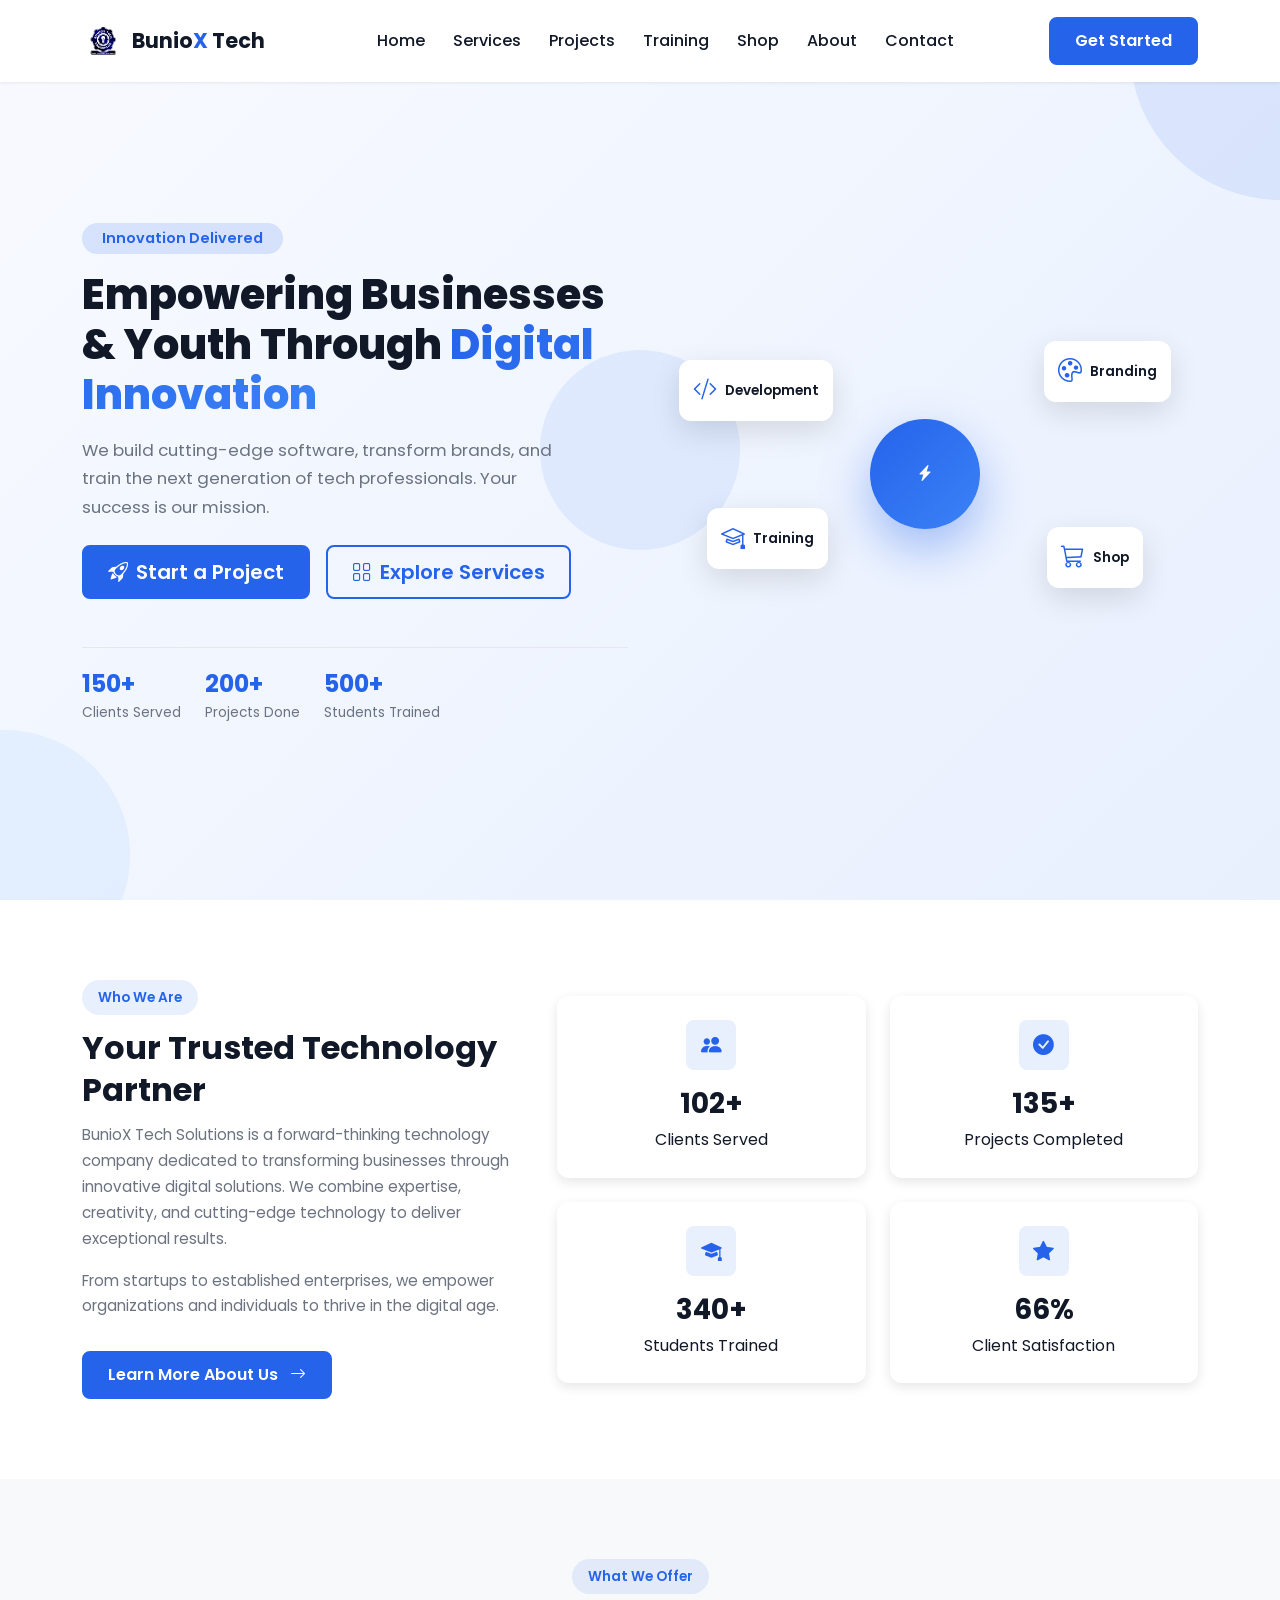
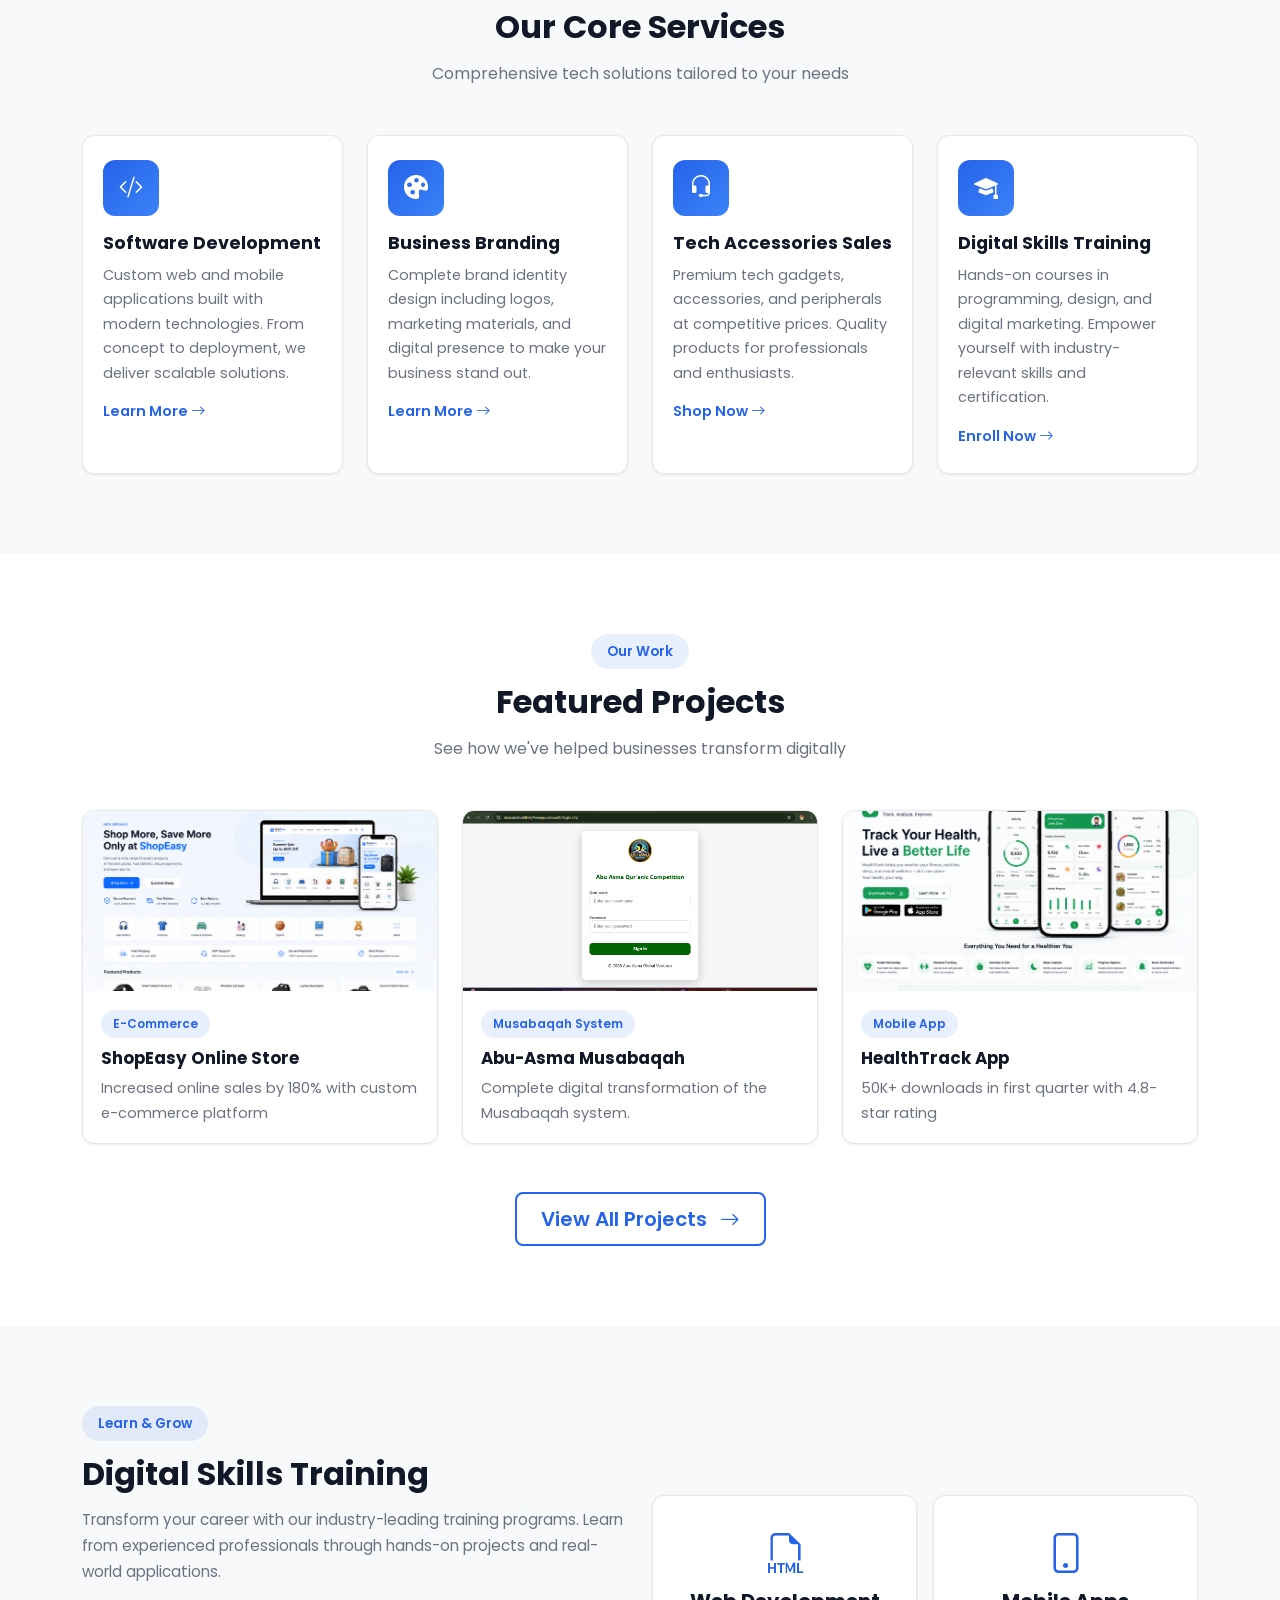
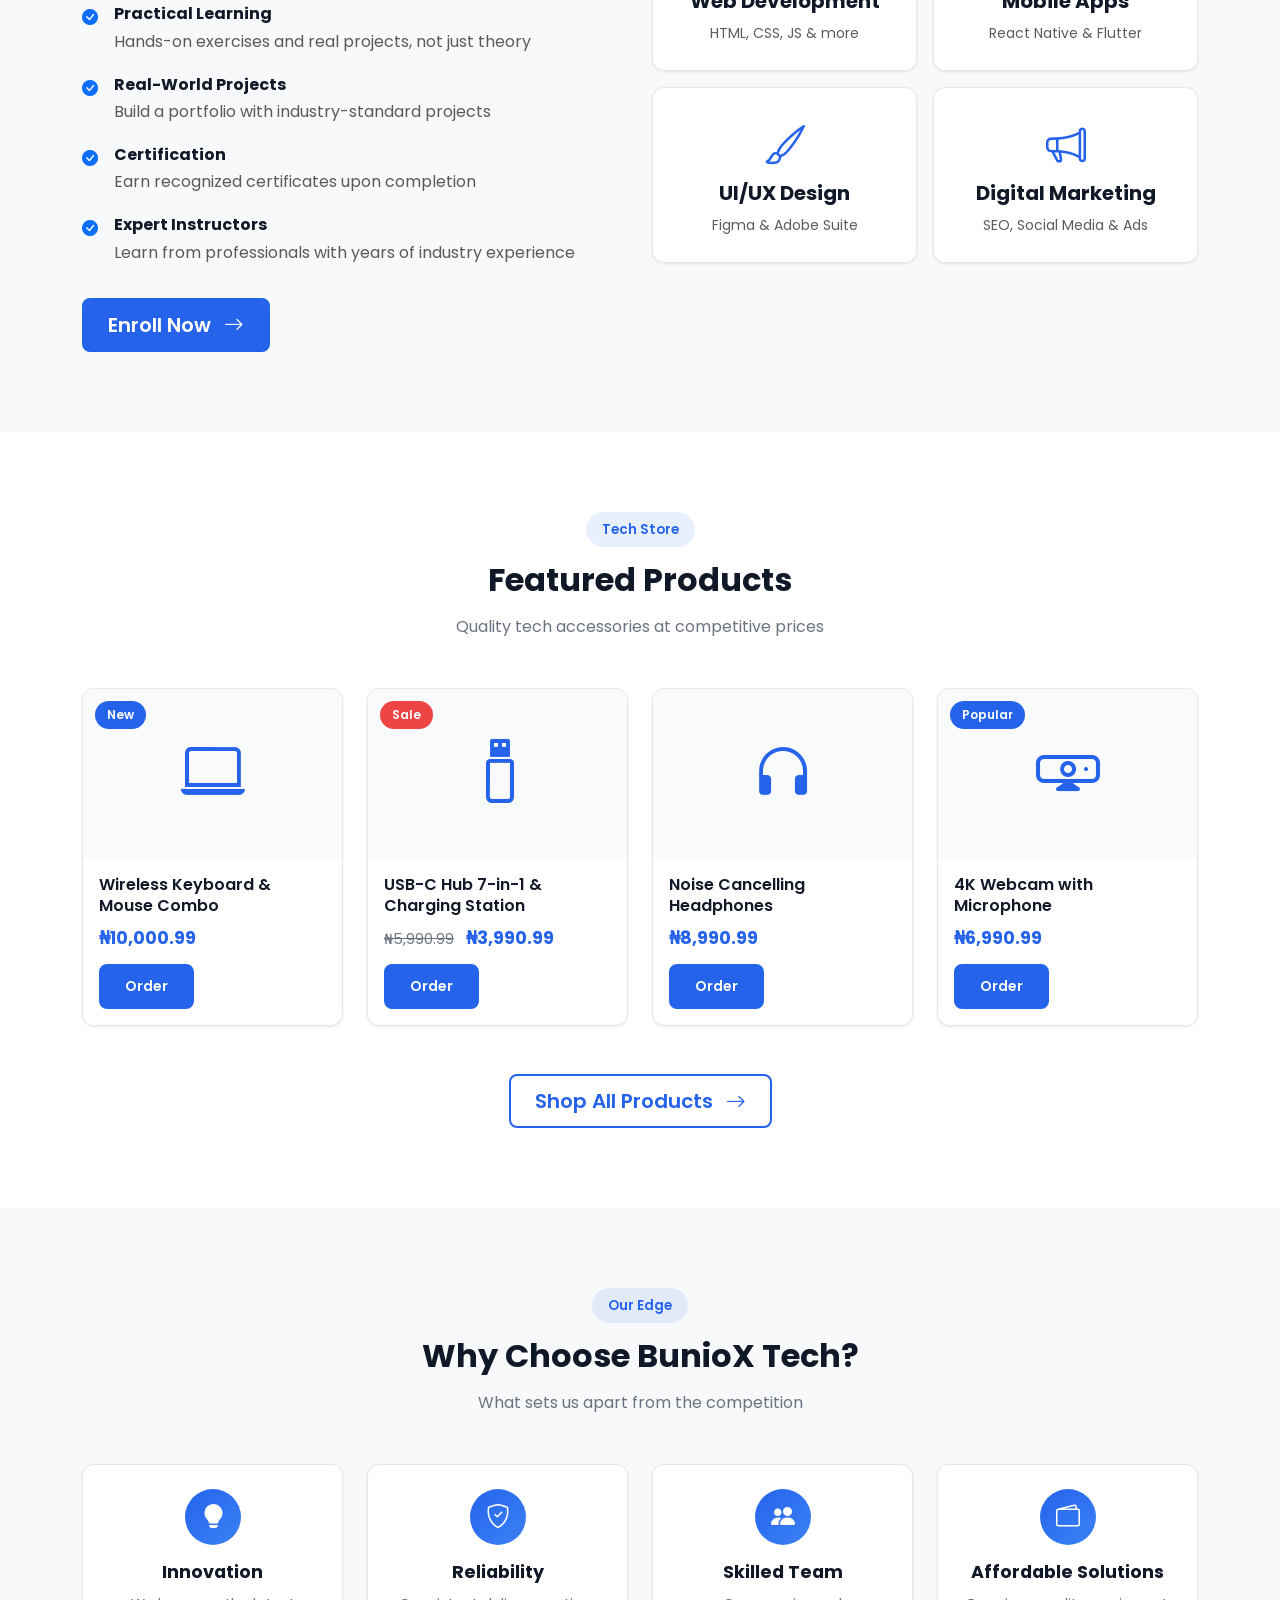
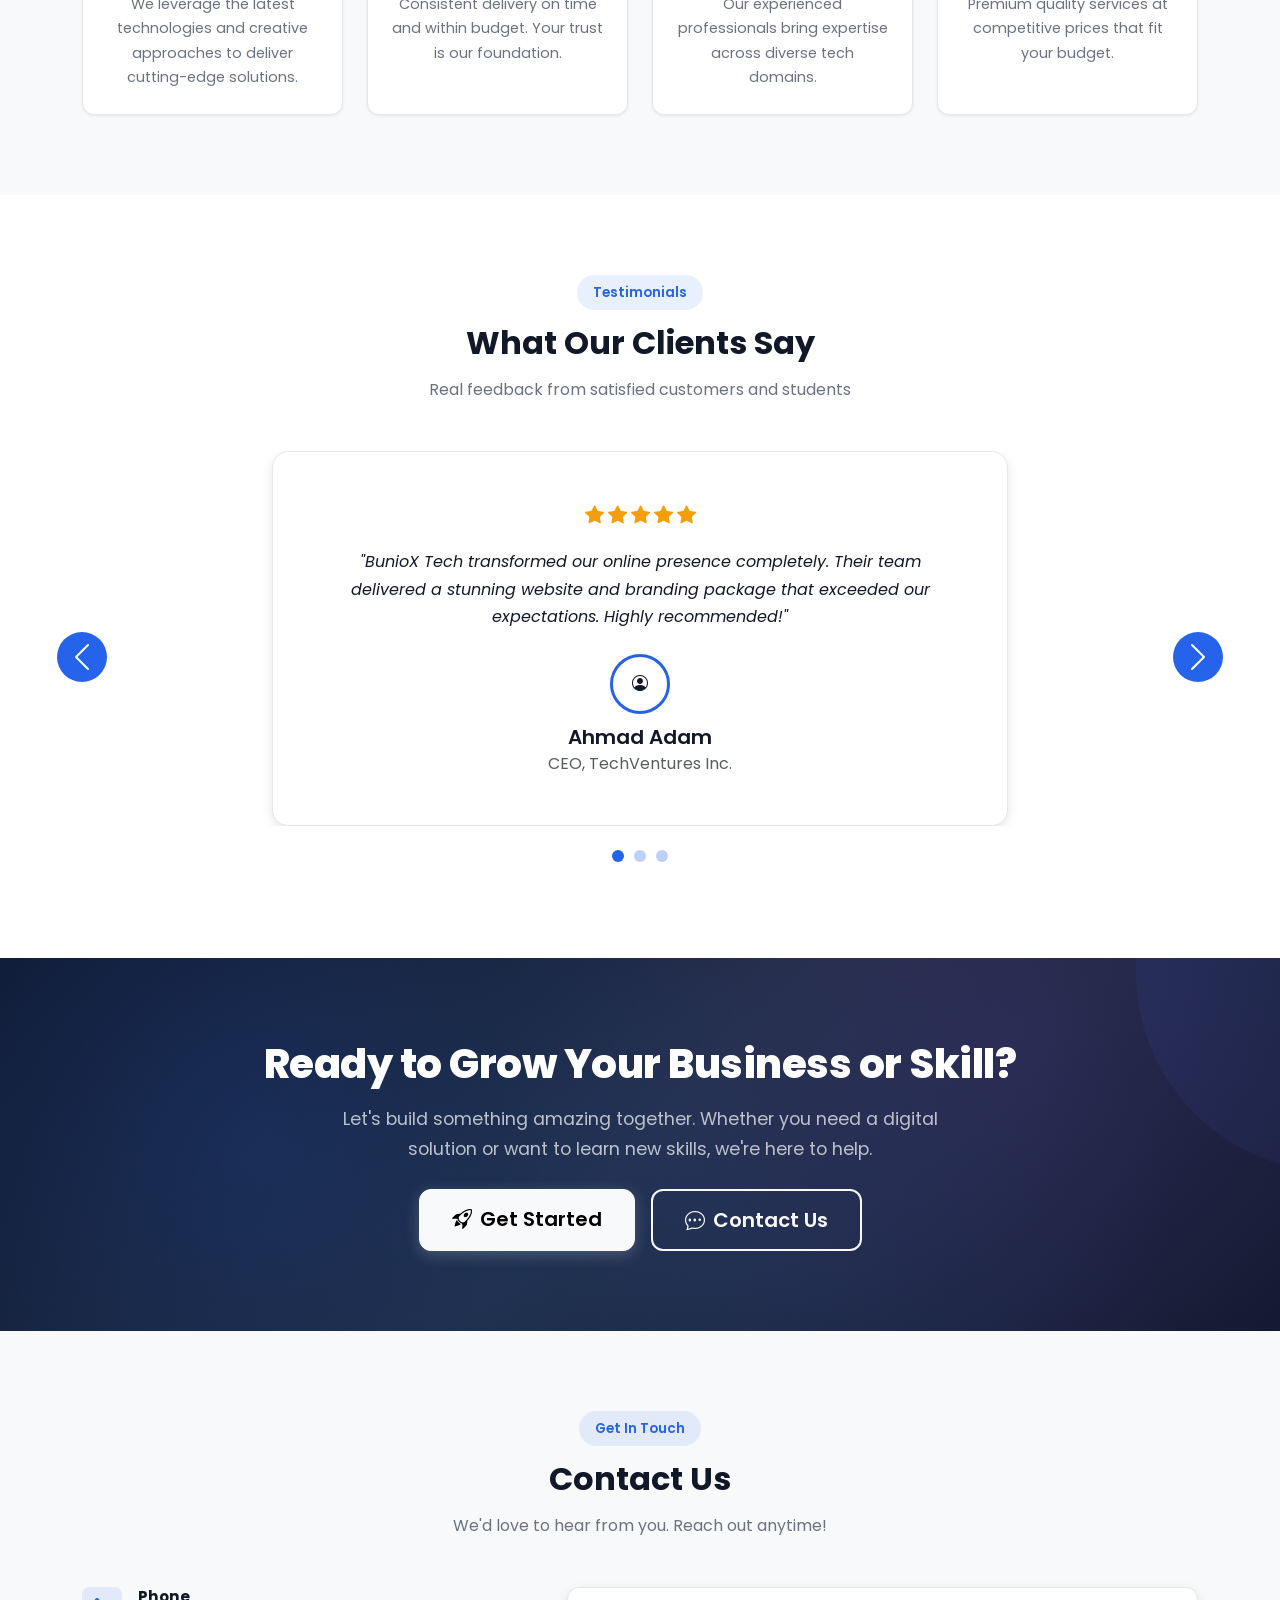
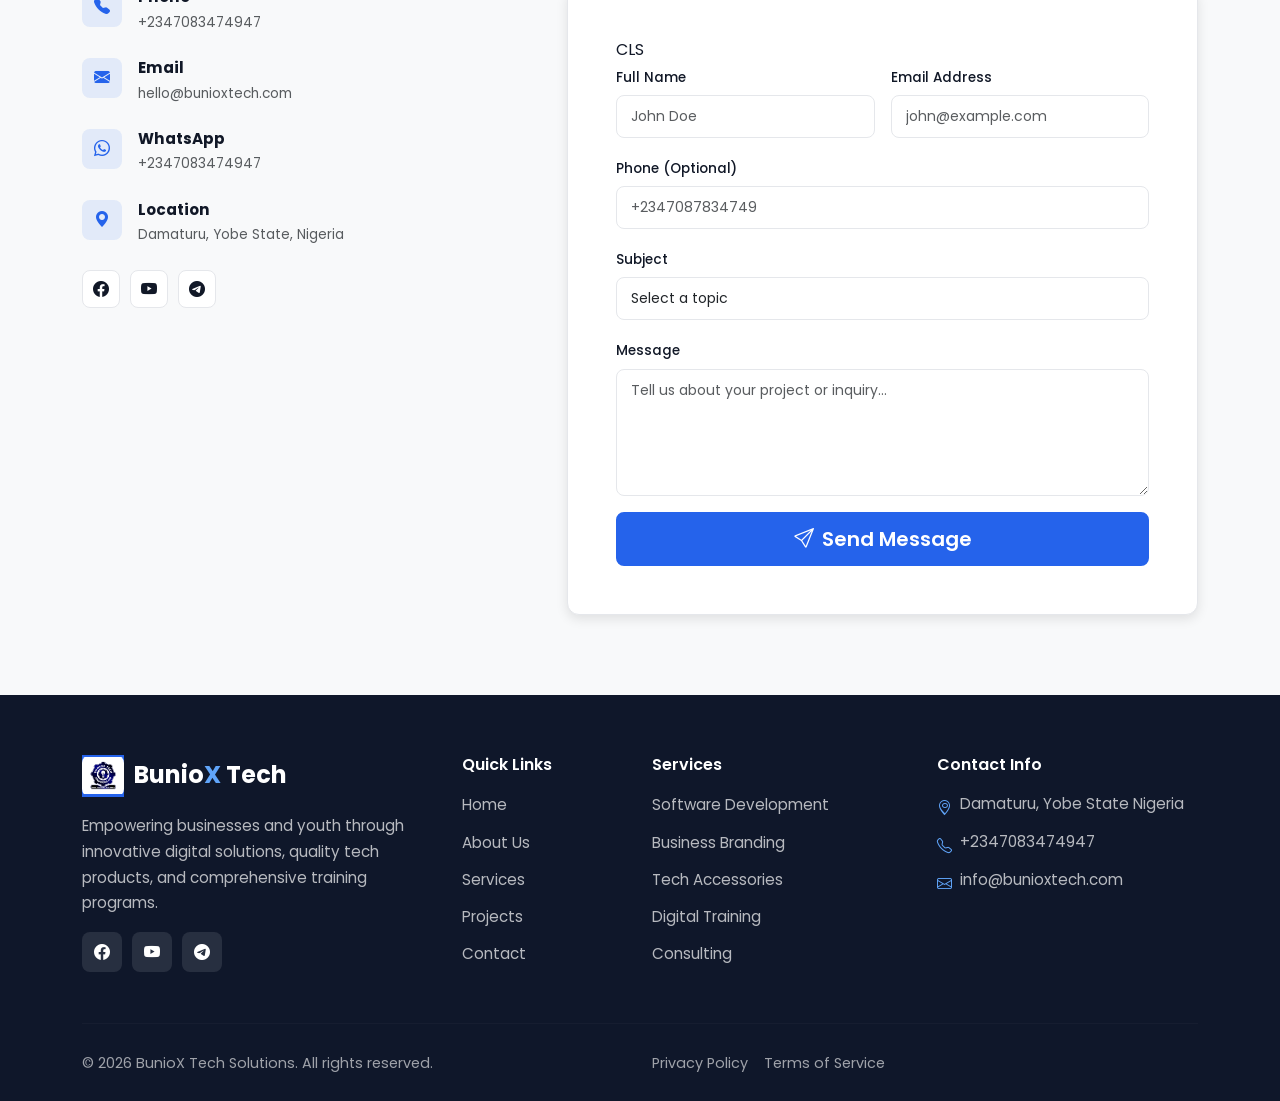
==== index.html @ 004615ad "adding more team members and social link" ====
<!DOCTYPE html>
<html lang="en">
<head>
    <meta charset="UTF-8">
    <meta name="viewport" content="width=device-width, initial-scale=1.0">
    <meta name="description" content="BunioX Tech Solutions - Empowering Businesses & Youth Through Digital Innovation. Software Development, Branding, Training & More.">
    <meta name="keywords" content="tech solutions, software development, digital training, branding, tech accessories">
    <meta name="author" content="BunioX Tech Solutions">
    <title>BunioX Tech Solutions | Digital Innovation & Tech Services</title>

    <!-- Google Fonts -->
    <link rel="preconnect" href="https://fonts.googleapis.com">
    <link rel="preconnect" href="https://fonts.gstatic.com" crossorigin>
    <link href="https://fonts.googleapis.com/css2?family=Poppins:wght@300;400;500;600;700;800&display=swap" rel="stylesheet">

    <!-- Bootstrap 5 CSS -->
    <link href="https://cdn.jsdelivr.net/npm/bootstrap@5.3.3/dist/css/bootstrap.min.css" rel="stylesheet">

    <!-- Bootstrap Icons -->
    <link href="https://cdn.jsdelivr.net/npm/bootstrap-icons@1.11.3/font/bootstrap-icons.css" rel="stylesheet">

    <!-- Custom CSS -->
    <link rel="stylesheet" href="assets/css/style.css">
</head>
<body>

    <!-- ==================== NAVBAR ==================== -->
    <nav class="navbar navbar-expand-lg fixed-top" id="mainNavbar">
        <div class="container">
            <a class="navbar-brand" href="index.html">
                <img src="assets/images/logo/BunioX.jpg" alt="BunioX Tech Logo" class="brand-logo">
                <span class="brand-text">Bunio<span class="text-accent">X</span> Tech</span>
            </a>
            <button class="navbar-toggler" type="button" data-bs-toggle="collapse" data-bs-target="#navbarNav" aria-controls="navbarNav" aria-expanded="false" aria-label="Toggle navigation">
                <span class="navbar-toggler-icon"></span>
            </button>
            <div class="collapse navbar-collapse" id="navbarNav">
                <ul class="navbar-nav mx-auto">
                    <li class="nav-item"><a class="nav-link active" href="index.html">Home</a></li>
                    <li class="nav-item"><a class="nav-link" href="services.html">Services</a></li>
                    <li class="nav-item"><a class="nav-link" href="projects.html">Projects</a></li>
                    <li class="nav-item"><a class="nav-link" href="training.html">Training</a></li>
                    <li class="nav-item"><a class="nav-link" href="shop.html">Shop</a></li>
                    <li class="nav-item"><a class="nav-link" href="about.html">About</a></li>
                    <li class="nav-item"><a class="nav-link" href="contact.html">Contact</a></li>
                </ul>
                <a href="contact.html" class="btn btn-primary-custom">Get Started</a>
            </div>
        </div>
    </nav>

    <!-- ==================== HERO SECTION ==================== -->
    <section class="hero-section" id="home">
        <div class="hero-bg-shapes">
            <div class="shape shape-1"></div>
            <div class="shape shape-2"></div>
            <div class="shape shape-3"></div>
        </div>
        <div class="container">
            <div class="row align-items-center min-vh-100 pt-5">
                <div class="col-lg-6 hero-content" data-aos="fade-right">
                    <span class="badge badge-hero mb-3">Innovation Delivered</span>
                    <h1 class="hero-title">Empowering Businesses & Youth Through <span class="gradient-text">Digital Innovation</span></h1>
                    <p class="hero-subtitle">We build cutting-edge software, transform brands, and train the next generation of tech professionals. Your success is our mission.</p>
                    <div class="hero-buttons d-flex flex-wrap gap-3">
                        <a href="contact.html" class="btn btn-primary-custom btn-lg">
                            <i class="bi bi-rocket-takeoff me-2"></i>Start a Project
                        </a>
                        <a href="services.html" class="btn btn-outline-custom btn-lg">
                            <i class="bi bi-grid me-2"></i>Explore Services
                        </a>
                    </div>
                    <div class="hero-stats mt-5 d-flex flex-wrap gap-4">
                        <div class="stat-item">
                            <h3 class="stat-number"><span class="counter" data-target="150">0</span>+</h3>
                            <p class="stat-label">Clients Served</p>
                        </div>
                        <div class="stat-item">
                            <h3 class="stat-number"><span class="counter" data-target="200">0</span>+</h3>
                            <p class="stat-label">Projects Done</p>
                        </div>
                        <div class="stat-item">
                            <h3 class="stat-number"><span class="counter" data-target="500">0</span>+</h3>
                            <p class="stat-label">Students Trained</p>
                        </div>
                    </div>
                </div>
                <div class="col-lg-6 hero-image" data-aos="fade-left">
                    <div class="hero-illustration">
                        <div class="illustration-card card-1">
                            <i class="bi bi-code-slash"></i>
                            <span>Development</span>
                        </div>
                        <div class="illustration-card card-2">
                            <i class="bi bi-palette"></i>
                            <span>Branding</span>
                        </div>
                        <div class="illustration-card card-3">
                            <i class="bi bi-mortarboard"></i>
                            <span>Training</span>
                        </div>
                        <div class="illustration-card card-4">
                            <i class="bi bi-cart3"></i>
                            <span>Shop</span>
                        </div>
                        <div class="hero-center-circle">
                            <i class="bi bi-lightning-charge-fill"></i>
                        </div>
                    </div>
                </div>
            </div>
        </div>
    </section>

    <!-- ==================== ABOUT SNAPSHOT ==================== -->
    <section class="about-snapshot section-padding" id="about-snapshot">
        <div class="container">
            <div class="row align-items-center">
                <div class="col-lg-5 mb-4 mb-lg-0" data-aos="fade-up">
                    <span class="section-badge">Who We Are</span>
                    <h2 class="section-title">Your Trusted Technology Partner</h2>
                    <p class="section-text">BunioX Tech Solutions is a forward-thinking technology company dedicated to transforming businesses through innovative digital solutions. We combine expertise, creativity, and cutting-edge technology to deliver exceptional results.</p>
                    <p class="section-text">From startups to established enterprises, we empower organizations and individuals to thrive in the digital age.</p>
                    <a href="about.html" class="btn btn-primary-custom mt-3">Learn More About Us <i class="bi bi-arrow-right ms-2"></i></a>
                </div>
                <div class="col-lg-7">
                    <div class="row g-4">
                        <div class="col-md-6" data-aos="fade-up" data-aos-delay="100">
                            <div class="stat-card text-center p-4">
                                <div class="stat-icon mb-3">
                                    <i class="bi bi-people-fill"></i>
                                </div>
                                <h3 class="stat-number mb-1"><span class="counter" data-target="150">0</span>+</h3>
                                <p class="stat-label mb-0">Clients Served</p>
                            </div>
                        </div>
                        <div class="col-md-6" data-aos="fade-up" data-aos-delay="200">
                            <div class="stat-card text-center p-4">
                                <div class="stat-icon mb-3">
                                    <i class="bi bi-check-circle-fill"></i>
                                </div>
                                <h3 class="stat-number mb-1"><span class="counter" data-target="200">0</span>+</h3>
                                <p class="stat-label mb-0">Projects Completed</p>
                            </div>
                        </div>
                        <div class="col-md-6" data-aos="fade-up" data-aos-delay="300">
                            <div class="stat-card text-center p-4">
                                <div class="stat-icon mb-3">
                                    <i class="bi bi-mortarboard-fill"></i>
                                </div>
                                <h3 class="stat-number mb-1"><span class="counter" data-target="500">0</span>+</h3>
                                <p class="stat-label mb-0">Students Trained</p>
                            </div>
                        </div>
                        <div class="col-md-6" data-aos="fade-up" data-aos-delay="400">
                            <div class="stat-card text-center p-4">
                                <div class="stat-icon mb-3">
                                    <i class="bi bi-star-fill"></i>
                                </div>
                                <h3 class="stat-number mb-1"><span class="counter" data-target="98">0</span>%</h3>
                                <p class="stat-label mb-0">Client Satisfaction</p>
                            </div>
                        </div>
                    </div>
                </div>
            </div>
        </div>
    </section>

    <!-- ==================== SERVICES SECTION ==================== -->
    <section class="services-section section-padding bg-light" id="services">
        <div class="container">
            <div class="section-header text-center mb-5" data-aos="fade-up">
                <span class="section-badge">What We Offer</span>
                <h2 class="section-title">Our Core Services</h2>
                <p class="section-subtitle">Comprehensive tech solutions tailored to your needs</p>
            </div>
            <div class="row g-4">
                <div class="col-lg-3 col-md-6" data-aos="fade-up" data-aos-delay="100">
                    <div class="service-card h-100">
                        <div class="service-icon">
                            <i class="bi bi-code-slash"></i>
                        </div>
                        <h3 class="service-title">Software Development</h3>
                        <p class="service-text">Custom web and mobile applications built with modern technologies. From concept to deployment, we deliver scalable solutions.</p>
                        <a href="services.html" class="service-link">Learn More <i class="bi bi-arrow-right"></i></a>
                    </div>
                </div>
                <div class="col-lg-3 col-md-6" data-aos="fade-up" data-aos-delay="200">
                    <div class="service-card h-100">
                        <div class="service-icon">
                            <i class="bi bi-palette-fill"></i>
                        </div>
                        <h3 class="service-title">Business Branding</h3>
                        <p class="service-text">Complete brand identity design including logos, marketing materials, and digital presence to make your business stand out.</p>
                        <a href="services.html" class="service-link">Learn More <i class="bi bi-arrow-right"></i></a>
                    </div>
                </div>
                <div class="col-lg-3 col-md-6" data-aos="fade-up" data-aos-delay="300">
                    <div class="service-card h-100">
                        <div class="service-icon">
                            <i class="bi bi-headset"></i>
                        </div>
                        <h3 class="service-title">Tech Accessories Sales</h3>
                        <p class="service-text">Premium tech gadgets, accessories, and peripherals at competitive prices. Quality products for professionals and enthusiasts.</p>
                        <a href="shop.html" class="service-link">Shop Now <i class="bi bi-arrow-right"></i></a>
                    </div>
                </div>
                <div class="col-lg-3 col-md-6" data-aos="fade-up" data-aos-delay="400">
                    <div class="service-card h-100">
                        <div class="service-icon">
                            <i class="bi bi-mortarboard-fill"></i>
                        </div>
                        <h3 class="service-title">Digital Skills Training</h3>
                        <p class="service-text">Hands-on courses in programming, design, and digital marketing. Empower yourself with industry-relevant skills and certification.</p>
                        <a href="training.html" class="service-link">Enroll Now <i class="bi bi-arrow-right"></i></a>
                    </div>
                </div>
            </div>
        </div>
    </section>

    <!-- ==================== FEATURED PROJECTS ==================== -->
    <section class="projects-section section-padding" id="projects">
        <div class="container">
            <div class="section-header text-center mb-5" data-aos="fade-up">
                <span class="section-badge">Our Work</span>
                <h2 class="section-title">Featured Projects</h2>
                <p class="section-subtitle">See how we've helped businesses transform digitally</p>
            </div>
            <div class="row g-4">
                <div class="col-lg-4 col-md-6" data-aos="fade-up" data-aos-delay="100">
                    <div class="project-card">
                        <div class="project-image">
                            <img src="assets/images/projects/shop.png" alt="ShopEasy Online Store" class="project-img">
                            <div class="project-overlay">
                                <a href="projects.html" class="btn btn-sm btn-light">View Details</a>
                            </div>
                        </div>
                        <div class="project-content">
                            <span class="project-category">E-Commerce</span>
                            <h3 class="project-title">ShopEasy Online Store</h3>
                            <p class="project-result">Increased online sales by 180% with custom e-commerce platform</p>
                        </div>
                    </div>
                </div>
                <div class="col-lg-4 col-md-6" data-aos="fade-up" data-aos-delay="200">
                    <div class="project-card">
                        <div class="project-image">
                            <img src="assets/images/projects/Abu-Asma.png" alt="Abu-Asma Musabaqah" class="project-img">
                            <div class="project-overlay">
                                <a href="projects.html" class="btn btn-sm btn-light">View Details</a>
                            </div>
                        </div>
                        <div class="project-content">
                            <span class="project-category">Musabaqah System</span>
                            <h3 class="project-title">Abu-Asma Musabaqah</h3>
                            <p class="project-result">Complete digital transformation of the Musabaqah system.</p>
                        </div>
                    </div>
                </div>
                <div class="col-lg-4 col-md-6" data-aos="fade-up" data-aos-delay="300">
                    <div class="project-card">
                        <div class="project-image">
                            <img src="assets/images/projects/HealthTrackApp.png" alt="HealthTrack App" class="project-img">
                            <div class="project-overlay">
                                <a href="projects.html" class="btn btn-sm btn-light">View Details</a>
                            </div>
                        </div>
                        <div class="project-content">
                            <span class="project-category">Mobile App</span>
                            <h3 class="project-title">HealthTrack App</h3>
                            <p class="project-result">50K+ downloads in first quarter with 4.8-star rating</p>
                        </div>
                    </div>
                </div>
            </div>
            <div class="text-center mt-5" data-aos="fade-up">
                <a href="projects.html" class="btn btn-outline-custom btn-lg">View All Projects <i class="bi bi-arrow-right ms-2"></i></a>
            </div>
        </div>
    </section>

    <!-- ==================== TRAINING SECTION ==================== -->
    <section class="training-section section-padding bg-light" id="training">
        <div class="container">
            <div class="row align-items-center">
                <div class="col-lg-6 mb-4 mb-lg-0" data-aos="fade-right">
                    <span class="section-badge">Learn & Grow</span>
                    <h2 class="section-title">Digital Skills Training</h2>
                    <p class="section-text">Transform your career with our industry-leading training programs. Learn from experienced professionals through hands-on projects and real-world applications.</p>
                    <ul class="training-benefits list-unstyled">
                        <li class="d-flex align-items-start mb-3">
                            <i class="bi bi-check-circle-fill text-primary me-3 mt-1"></i>
                            <div>
                                <strong>Practical Learning</strong>
                                <p class="mb-0 text-muted">Hands-on exercises and real projects, not just theory</p>
                            </div>
                        </li>
                        <li class="d-flex align-items-start mb-3">
                            <i class="bi bi-check-circle-fill text-primary me-3 mt-1"></i>
                            <div>
                                <strong>Real-World Projects</strong>
                                <p class="mb-0 text-muted">Build a portfolio with industry-standard projects</p>
                            </div>
                        </li>
                        <li class="d-flex align-items-start mb-3">
                            <i class="bi bi-check-circle-fill text-primary me-3 mt-1"></i>
                            <div>
                                <strong>Certification</strong>
                                <p class="mb-0 text-muted">Earn recognized certificates upon completion</p>
                            </div>
                        </li>
                        <li class="d-flex align-items-start mb-3">
                            <i class="bi bi-check-circle-fill text-primary me-3 mt-1"></i>
                            <div>
                                <strong>Expert Instructors</strong>
                                <p class="mb-0 text-muted">Learn from professionals with years of industry experience</p>
                            </div>
                        </li>
                    </ul>
                    <a href="training.html" class="btn btn-primary-custom btn-lg mt-3">Enroll Now <i class="bi bi-arrow-right ms-2"></i></a>
                </div>
                <div class="col-lg-6" data-aos="fade-left">
                    <div class="row g-3">
                        <div class="col-6">
                            <div class="course-card p-4 text-center">
                                <i class="bi bi-filetype-html course-icon"></i>
                                <h5>Web Development</h5>
                                <p class="small text-muted mb-0">HTML, CSS, JS & more</p>
                            </div>
                        </div>
                        <div class="col-6">
                            <div class="course-card p-4 text-center">
                                <i class="bi bi-phone course-icon"></i>
                                <h5>Mobile Apps</h5>
                                <p class="small text-muted mb-0">React Native & Flutter</p>
                            </div>
                        </div>
                        <div class="col-6">
                            <div class="course-card p-4 text-center">
                                <i class="bi bi-brush course-icon"></i>
                                <h5>UI/UX Design</h5>
                                <p class="small text-muted mb-0">Figma & Adobe Suite</p>
                            </div>
                        </div>
                        <div class="col-6">
                            <div class="course-card p-4 text-center">
                                <i class="bi bi-megaphone course-icon"></i>
                                <h5>Digital Marketing</h5>
                                <p class="small text-muted mb-0">SEO, Social Media & Ads</p>
                            </div>
                        </div>
                    </div>
                </div>
            </div>
        </div>
    </section>

    <!-- ==================== SHOP SECTION ==================== -->
    <section class="shop-section section-padding" id="shop">
        <div class="container">
            <div class="section-header text-center mb-5" data-aos="fade-up">
                <span class="section-badge">Tech Store</span>
                <h2 class="section-title">Featured Products</h2>
                <p class="section-subtitle">Quality tech accessories at competitive prices</p>
            </div>
            <div class="row g-4">
                <div class="col-lg-3 col-md-6" data-aos="fade-up" data-aos-delay="100">
                    <div class="product-card">
                        <div class="product-image">
                            <div class="product-placeholder">
                                <i class="bi bi-laptop"></i>
                            </div>
                            <span class="product-badge">New</span>
                        </div>
                        <div class="product-info">
                            <h4 class="product-name">Wireless Keyboard & Mouse Combo</h4>
                            <p class="product-price">₦10,000.99</p>
                            <a href="https://wa.me/2347083474947?text=Hello%2C%20I%20want%20to%20order%20Wireless%20Keyboard%20%26%20Mouse%20Combo." class="btn btn-sm btn-primary-custom" target="_blank">Order</a>
                        </div>
                    </div>
                </div>
                <div class="col-lg-3 col-md-6" data-aos="fade-up" data-aos-delay="200">
                    <div class="product-card">
                        <div class="product-image">
                            <div class="product-placeholder">
                                <i class="bi bi-usb-drive"></i>
                            </div>
                            <span class="product-badge sale">Sale</span>
                        </div>
                        <div class="product-info">
                            <h4 class="product-name">USB-C Hub 7-in-1 & Charging Station</h4>
                            <p class="product-price"><span class="old-price">₦5,990.99</span> ₦3,990.99</p>
                            <a href="https://wa.me/2347083474947?text=Hello%2C%20I%20want%20to%20order%20USB-C%20Hub%207-in-1%20%26%20Charging%20Station." class="btn btn-sm btn-primary-custom" target="_blank">Order</a>
                        </div>
                    </div>
                </div>
                <div class="col-lg-3 col-md-6" data-aos="fade-up" data-aos-delay="300">
                    <div class="product-card">
                        <div class="product-image">
                            <div class="product-placeholder">
                                <i class="bi bi-headphones"></i>
                            </div>
                        </div>
                        <div class="product-info">
                            <h4 class="product-name">Noise Cancelling Headphones</h4>
                            <p class="product-price">₦8,990.99</p>
                            <a href="https://wa.me/2347083474947?text=Hello%2C%20I%20want%20to%20order%20Noise%20Cancelling%20Headphones." class="btn btn-sm btn-primary-custom" target="_blank">Order</a>
                        </div>
                    </div>
                </div>
                <div class="col-lg-3 col-md-6" data-aos="fade-up" data-aos-delay="400">
                    <div class="product-card">
                        <div class="product-image">
                            <div class="product-placeholder">
                                <i class="bi bi-webcam"></i>
                            </div>
                            <span class="product-badge">Popular</span>
                        </div>
                        <div class="product-info">
                            <h4 class="product-name">4K Webcam with Microphone</h4>
                            <p class="product-price">₦6,990.99</p>
                            <a href="https://wa.me/2347083474947?text=Hello%2C%20I%20want%20to%20order%204K%20Webcam%20with%20Microphone." class="btn btn-sm btn-primary-custom" target="_blank">Order</a>
                        </div>
                    </div>
                </div>
            </div>
            <div class="text-center mt-5" data-aos="fade-up">
                <a href="shop.html" class="btn btn-outline-custom btn-lg">Shop All Products <i class="bi bi-arrow-right ms-2"></i></a>
            </div>
        </div>
    </section>

    <!-- ==================== WHY CHOOSE US ==================== -->
    <section class="why-choose-section section-padding bg-light" id="why-choose">
        <div class="container">
            <div class="section-header text-center mb-5" data-aos="fade-up">
                <span class="section-badge">Our Edge</span>
                <h2 class="section-title">Why Choose BunioX Tech?</h2>
                <p class="section-subtitle">What sets us apart from the competition</p>
            </div>
            <div class="row g-4">
                <div class="col-lg-3 col-md-6" data-aos="fade-up" data-aos-delay="100">
                    <div class="feature-card text-center p-4">
                        <div class="feature-icon mb-3">
                            <i class="bi bi-lightbulb-fill"></i>
                        </div>
                        <h4 class="feature-title">Innovation</h4>
                        <p class="feature-text">We leverage the latest technologies and creative approaches to deliver cutting-edge solutions.</p>
                    </div>
                </div>
                <div class="col-lg-3 col-md-6" data-aos="fade-up" data-aos-delay="200">
                    <div class="feature-card text-center p-4">
                        <div class="feature-icon mb-3">
                            <i class="bi bi-shield-check"></i>
                        </div>
                        <h4 class="feature-title">Reliability</h4>
                        <p class="feature-text">Consistent delivery on time and within budget. Your trust is our foundation.</p>
                    </div>
                </div>
                <div class="col-lg-3 col-md-6" data-aos="fade-up" data-aos-delay="300">
                    <div class="feature-card text-center p-4">
                        <div class="feature-icon mb-3">
                            <i class="bi bi-people-fill"></i>
                        </div>
                        <h4 class="feature-title">Skilled Team</h4>
                        <p class="feature-text">Our experienced professionals bring expertise across diverse tech domains.</p>
                    </div>
                </div>
                <div class="col-lg-3 col-md-6" data-aos="fade-up" data-aos-delay="400">
                    <div class="feature-card text-center p-4">
                        <div class="feature-icon mb-3">
                            <i class="bi bi-wallet2"></i>
                        </div>
                        <h4 class="feature-title">Affordable Solutions</h4>
                        <p class="feature-text">Premium quality services at competitive prices that fit your budget.</p>
                    </div>
                </div>
            </div>
        </div>
    </section>

    <!-- ==================== TESTIMONIALS ==================== -->
    <section class="testimonials-section section-padding" id="testimonials">
        <div class="container">
            <div class="section-header text-center mb-5" data-aos="fade-up">
                <span class="section-badge">Testimonials</span>
                <h2 class="section-title">What Our Clients Say</h2>
                <p class="section-subtitle">Real feedback from satisfied customers and students</p>
            </div>
            <div id="testimonialCarousel" class="carousel slide" data-bs-ride="carousel" data-aos="fade-up">
                <div class="carousel-inner">
                    <div class="carousel-item active">
                        <div class="row justify-content-center">
                            <div class="col-lg-8">
                                <div class="testimonial-card text-center p-5">
                                    <div class="testimonial-stars mb-3">
                                        <i class="bi bi-star-fill"></i>
                                        <i class="bi bi-star-fill"></i>
                                        <i class="bi bi-star-fill"></i>
                                        <i class="bi bi-star-fill"></i>
                                        <i class="bi bi-star-fill"></i>
                                    </div>
                                    <p class="testimonial-text">"BunioX Tech transformed our online presence completely. Their team delivered a stunning website and branding package that exceeded our expectations. Highly recommended!"</p>
                                    <div class="testimonial-author mt-4">
                                        <div class="author-avatar">
                                            <span class="author-icon"><i class="bi bi-person-circle"></i></span>
                                        </div>
                                        <h5 class="author-name mb-0">Ahmad Adam</h5>
                                        <p class="author-role text-muted mb-0">CEO, TechVentures Inc.</p>
                                    </div>
                                </div>
                            </div>
                        </div>
                    </div>
                    <div class="carousel-item">
                        <div class="row justify-content-center">
                            <div class="col-lg-8">
                                <div class="testimonial-card text-center p-5">
                                    <div class="testimonial-stars mb-3">
                                        <i class="bi bi-star-fill"></i>
                                        <i class="bi bi-star-fill"></i>
                                        <i class="bi bi-star-fill"></i>
                                        <i class="bi bi-star-fill"></i>
                                        <i class="bi bi-star-fill"></i>
                                    </div>
                                    <p class="testimonial-text">"The digital skills training program was life-changing. I went from zero coding knowledge to landing my first developer job within 6 months. The instructors are world-class!"</p>
                                    <div class="testimonial-author mt-4">
                                        <div class="author-avatar">
                                            <span class="author-icon"><i class="bi bi-person-circle"></i></span>
                                        </div>
                                        <h5 class="author-name mb-0">Michael Chen</h5>
                                        <p class="author-role text-muted mb-0">Junior Developer, Graduate</p>
                                    </div>
                                </div>
                            </div>
                        </div>
                    </div>
                    <div class="carousel-item">
                        <div class="row justify-content-center">
                            <div class="col-lg-8">
                                <div class="testimonial-card text-center p-5">
                                    <div class="testimonial-stars mb-3">
                                        <i class="bi bi-star-fill"></i>
                                        <i class="bi bi-star-fill"></i>
                                        <i class="bi bi-star-fill"></i>
                                        <i class="bi bi-star-fill"></i>
                                        <i class="bi bi-star-fill"></i>
                                    </div>
                                    <p class="testimonial-text">"Professional, reliable, and incredibly talented. BunioX Tech delivered our e-commerce platform ahead of schedule and the results speak for themselves - 180% sales increase!"</p>
                                    <div class="testimonial-author mt-4">
                                        <div class="author-avatar">
                                            <span class="author-icon"><i class="bi bi-person-circle"></i></span>
                                        </div>
                                        <h5 class="author-name mb-0">Amanda Peters</h5>
                                        <p class="author-role text-muted mb-0">Founder, ShopEasy</p>
                                    </div>
                                </div>
                            </div>
                        </div>
                    </div>
                </div>
                <button class="carousel-control-prev" type="button" data-bs-target="#testimonialCarousel" data-bs-slide="prev">
                    <span class="carousel-control-prev-icon" aria-hidden="true"></span>
                    <span class="visually-hidden">Previous</span>
                </button>
                <button class="carousel-control-next" type="button" data-bs-target="#testimonialCarousel" data-bs-slide="next">
                    <span class="carousel-control-next-icon" aria-hidden="true"></span>
                    <span class="visually-hidden">Next</span>
                </button>
                <div class="carousel-indicators position-static mt-4">
                    <button type="button" data-bs-target="#testimonialCarousel" data-bs-slide-to="0" class="active" aria-current="true" aria-label="Slide 1"></button>
                    <button type="button" data-bs-target="#testimonialCarousel" data-bs-slide-to="1" aria-label="Slide 2"></button>
                    <button type="button" data-bs-target="#testimonialCarousel" data-bs-slide-to="2" aria-label="Slide 3"></button>
                </div>
            </div>
        </div>
    </section>

    <!-- ==================== CTA SECTION ==================== -->
    <section class="cta-section section-padding">
        <div class="container">
            <div class="cta-content text-center" data-aos="fade-up">
                <h2 class="cta-title">Ready to Grow Your Business or Skill?</h2>
                <p class="cta-subtitle">Let's build something amazing together. Whether you need a digital solution or want to learn new skills, we're here to help.</p>
                <div class="cta-buttons d-flex flex-wrap justify-content-center gap-3 mt-4">
                    <a href="contact.html" class="btn btn-light btn-lg">
                        <i class="bi bi-rocket-takeoff me-2"></i>Get Started
                    </a>
                    <a href="contact.html" class="btn btn-outline-light btn-lg">
                        <i class="bi bi-chat-dots me-2"></i>Contact Us
                    </a>
                </div>
            </div>
        </div>
    </section>

    <!-- ==================== CONTACT SECTION ==================== -->
    <section class="contact-section section-padding bg-light" id="contact">
        <div class="container">
            <div class="section-header text-center mb-5" data-aos="fade-up">
                <span class="section-badge">Get In Touch</span>
                <h2 class="section-title">Contact Us</h2>
                <p class="section-subtitle">We'd love to hear from you. Reach out anytime!</p>
            </div>
            <div class="row g-5">
                <div class="col-lg-5" data-aos="fade-right">
                    <div class="contact-info">
                        <div class="contact-item d-flex mb-4">
                            <div class="contact-icon me-3">
                                <i class="bi bi-telephone-fill"></i>
                            </div>
                            <div>
                                <h5 class="mb-1">Phone</h5>
                                <p class="text-muted mb-0">+2347083474947</p>
                            </div>
                        </div>
                        <div class="contact-item d-flex mb-4">
                            <div class="contact-icon me-3">
                                <i class="bi bi-envelope-fill"></i>
                            </div>
                            <div>
                                <h5 class="mb-1">Email</h5>
                                <p class="text-muted mb-0">hello@bunioxtech.com</p>
                            </div>
                        </div>
                        <div class="contact-item d-flex mb-4">
                            <div class="contact-icon me-3">
                                <i class="bi bi-whatsapp"></i>
                            </div>
                            <div>
                                <h5 class="mb-1">WhatsApp</h5>
                                <p class="text-muted mb-0">+2347083474947</p>
                            </div>
                        </div>
                        <div class="contact-item d-flex mb-4">
                            <div class="contact-icon me-3">
                                <i class="bi bi-geo-alt-fill"></i>
                            </div>
                            <div>
                                <h5 class="mb-1">Location</h5>
                                <p class="text-muted mb-0">Damaturu, Yobe State, Nigeria</p>
                            </div>
                        </div>
                        <div class="social-links mt-4">
                            <a href="https://web.facebook.com/bunioxtech?mibextid=ZbWKwL&_rdc=1&_rdr#" class="social-link"><i class="bi bi-facebook"></i></a>
                            <a href="https://www.youtube.com/@bunioxtech?si=bAouq5hFVucIBFQy" class="social-link"><i class="bi bi-youtube"></i></a>
                            <a href="https://t.me/bunioxtech" class="social-link"><i class="bi bi-telegram"></i></a>
                        </div>
                    </div>
                </div>
                <div class="col-lg-7" data-aos="fade-left">
                    <div class="contact-form-card p-4 p-md-5">
                        <form id="contactForm" action="https://formspree.io/f/mojrpgoo" method="POST" novalidate>
                           CLS <div class="row g-3">
                                <div class="col-md-6">
                                    <label for="contactName" class="form-label">Full Name</label>
                                    <input type="text" class="form-control" id="contactName" name="name" placeholder="John Doe" required>
                                    <div class="invalid-feedback">Please enter your name</div>
                                </div>
                                <div class="col-md-6">
                                    <label for="contactEmail" class="form-label">Email Address</label>
                                    <input type="email" class="form-control" id="contactEmail" name="email" placeholder="john@example.com" required>
                                    <div class="invalid-feedback">Please enter a valid email</div>
                                </div>
                                <div class="col-12">
                                    <label for="contactPhone" class="form-label">Phone (Optional)</label>
                                    <input type="tel" class="form-control" id="contactPhone" name="phone" placeholder="+2347087834749">
                                </div>
                                <div class="col-12">
                                    <label for="contactSubject" class="form-label">Subject</label>
                                    <select class="form-control" id="contactSubject" name="subject">
                                        <option value="">Select a topic</option>
                                        <option value="software">Software Development</option>
                                        <option value="branding">Business Branding</option>
                                        <option value="training">Digital Training</option>
                                        <option value="shop">Tech Accessories</option>
                                        <option value="other">Other Inquiry</option>
                                    </select>
                                </div>
                                <div class="col-12">
                                    <label for="contactMessage" class="form-label">Message</label>
                                    <textarea class="form-control" id="contactMessage" name="message" rows="5" placeholder="Tell us about your project or inquiry..." required></textarea>
                                    <div class="invalid-feedback">Please enter your message</div>
                                </div>
                                <div class="col-12">
                                    <button type="submit" class="btn btn-primary-custom btn-lg w-100"><i class="bi bi-send me-2"></i>Send Message</button>
                                </div>
                            </div>
                        </form>
                        <div id="formError" class="alert alert-danger mt-3 d-none">
                            <i class="bi bi-exclamation-circle me-2"></i>Unable to send your message right now. Please try again later.
                        </div>
                    </div>
                </div>
            </div>
        </div>
    </section>

    <div id="contactSuccessModal" class="d-none" style="position:fixed; inset:0; background:rgba(15,23,42,0.7); z-index:1050; display:flex; align-items:center; justify-content:center; padding:1rem;">
        <div style="background:#fff; max-width:420px; width:100%; border-radius:1rem; box-shadow:0 24px 60px rgba(0,0,0,0.18); padding:2rem; position:relative;">
            <button type="button" id="contactSuccessClose" style="position:absolute; top:1rem; right:1rem; border:none; background:transparent; font-size:1.25rem; color:#4b5563; cursor:pointer;">&times;</button>
            <div class="text-center">
                <div class="badge rounded-circle bg-success text-white mb-3" style="width:60px; height:60px; display:grid; place-items:center; margin-inline:auto;">
                    <i class="bi bi-check-lg fs-4"></i>
                </div>
                <h4 class="mb-2">Message Sent</h4>
                <p class="text-muted mb-0">Thank you for reaching out to BunioX Tech Solutions — we will get back to you soon.</p>
            </div>
        </div>
    </div>

    <!-- ==================== FOOTER ==================== -->
    <footer class="footer-section">
        <div class="container">
            <div class="row g-4">
                <div class="col-lg-4 col-md-6">
                    <div class="footer-brand mb-3">
                        <span class="brand-icon"><img src="assets/images/logo/BunioX.jpg" alt="BunioX Tech Logo" class="brand-logo"></span>
                        <span class="brand-text">Bunio<span class="text-accent">X</span> Tech</span>
                    </div>
                    <p class="footer-text">Empowering businesses and youth through innovative digital solutions, quality tech products, and comprehensive training programs.</p>
                    <div class="footer-social mt-3">
                        <a href="https://web.facebook.com/bunioxtech?mibextid=ZbWKwL&_rdc=1&_rdr#" class="footer-social-link"><i class="bi bi-facebook"></i></a>
                        <a href="https://www.youtube.com/@bunioxtech?si=bAouq5hFVucIBFQy" class="footer-social-link"><i class="bi bi-youtube"></i></a>
                        <a href="https://t.me/bunioxtech" class="footer-social-link"><i class="bi bi-telegram"></i></a>
                    </div>
                </div>
                <div class="col-lg-2 col-md-6">
                    <h5 class="footer-title">Quick Links</h5>
                    <ul class="footer-links list-unstyled">
                        <li><a href="index.html">Home</a></li>
                        <li><a href="about.html">About Us</a></li>
                        <li><a href="services.html">Services</a></li>
                        <li><a href="projects.html">Projects</a></li>
                        <li><a href="contact.html">Contact</a></li>
                    </ul>
                </div>
                <div class="col-lg-3 col-md-6">
                    <h5 class="footer-title">Services</h5>
                    <ul class="footer-links list-unstyled">
                        <li><a href="services.html">Software Development</a></li>
                        <li><a href="services.html">Business Branding</a></li>
                        <li><a href="shop.html">Tech Accessories</a></li>
                        <li><a href="training.html">Digital Training</a></li>
                        <li><a href="contact.html">Consulting</a></li>
                    </ul>
                </div>
                <div class="col-lg-3 col-md-6">
                    <h5 class="footer-title">Contact Info</h5>
                    <ul class="footer-contact list-unstyled">
                        <li class="d-flex align-items-start mb-2">
                            <i class="bi bi-geo-alt me-2 mt-1"></i>
                            <span>Damaturu, Yobe State Nigeria</span>
                        </li>
                        <li class="d-flex align-items-start mb-2">
                            <i class="bi bi-telephone me-2 mt-1"></i>
                            <span>+2347083474947</span>
                        </li>
                        <li class="d-flex align-items-start mb-2">
                            <i class="bi bi-envelope me-2 mt-1"></i>
                            <span>info@bunioxtech.com</span>
                        </li>
                    </ul>
                </div>
            </div>
            <hr class="footer-divider">
            <div class="row align-items-center">
                <div class="col-md-6">
                    <p class="footer-copyright mb-0">&copy; 2026 BunioX Tech Solutions. All rights reserved.</p>
                </div>
                <div class="col-md-6 text-md-end">
                    <ul class="footer-bottom-links list-inline mb-0">
                        <li class="list-inline-item"><a href="#">Privacy Policy</a></li>
                        <li class="list-inline-item"><a href="#">Terms of Service</a></li>
                    </ul>
                </div>
            </div>
        </div>
    </footer>

    <!-- Back to Top Button -->
    <button id="backToTop" class="back-to-top" aria-label="Back to top">
        <i class="bi bi-chevron-up"></i>
    </button>

    <!-- Bootstrap 5 JS Bundle -->
    <script src="https://cdn.jsdelivr.net/npm/bootstrap@5.3.3/dist/js/bootstrap.bundle.min.js"></script>

    <!-- Custom JS -->
    <script src="assets/js/main.js"></script>
</body>
</html>
---- assets/css/style.css ----
/* ============================================
   BunioX Tech Solutions - Custom Stylesheet
   Professional SaaS Tech Company Website
   ============================================ */

/* ==================== CSS VARIABLES ==================== */
:root {
    --primary: #2563EB;
    --primary-dark: #1E40AF;
    --primary-light: #3B82F6;
    --accent-light: #60A5FA;
    --bg-white: #FFFFFF;
    --bg-light: #F9FAFB;
    --text-dark: #111827;
    --text-light: #6B7280;
    --border: #E5E7EB;
    --success: #10B981;
    --warning: #F59E0B;
    --danger: #EF4444;
    --font-family: 'Poppins', sans-serif;
    --shadow-sm: 0 1px 3px rgba(0, 0, 0, 0.08);
    --shadow-md: 0 4px 12px rgba(0, 0, 0, 0.1);
    --shadow-lg: 0 10px 30px rgba(0, 0, 0, 0.12);
    --shadow-xl: 0 20px 50px rgba(0, 0, 0, 0.15);
    --radius-sm: 8px;
    --radius-md: 12px;
    --radius-lg: 16px;
    --radius-xl: 24px;
    --transition: all 0.3s ease;
}

/* ==================== GLOBAL STYLES ==================== */
html {
    overflow-x: hidden;
    width: 100%;
}

* {
    margin: 0;
    padding: 0;
    box-sizing: border-box;
}

body {
    font-family: var(--font-family);
    color: var(--text-dark);
    background-color: var(--bg-white);
    line-height: 1.7;
    overflow-x: hidden;
}

h1, h2, h3, h4, h5, h6 {
    font-weight: 700;
    line-height: 1.3;
    color: var(--text-dark);
}

a {
    text-decoration: none;
    transition: var(--transition);
}

img {
    max-width: 100%;
    height: auto;
}

.section-padding {
    padding: 80px 0;
}

/* ==================== SECTION HEADERS ==================== */
.section-badge {
    display: inline-block;
    padding: 6px 16px;
    background: rgba(37, 99, 235, 0.1);
    color: var(--primary);
    border-radius: 50px;
    font-size: 0.85rem;
    font-weight: 600;
    margin-bottom: 12px;
}

.section-title {
    font-size: 2rem;
    margin-bottom: 12px;
}

.section-subtitle {
    font-size: 1rem;
    color: var(--text-light);
    max-width: 550px;
    margin: 0 auto;
}

.section-text {
    color: var(--text-light);
    font-size: 0.95rem;
}

/* ==================== BUTTONS ==================== */
.btn-primary-custom {
    background: var(--primary);
    border: 2px solid var(--primary);
    color: #fff;
    padding: 10px 24px;
    border-radius: var(--radius-sm);
    font-weight: 600;
    transition: var(--transition);
}

.btn-primary-custom:hover {
    background: var(--primary-dark);
    border-color: var(--primary-dark);
    color: #fff;
    transform: translateY(-2px);
    box-shadow: 0 8px 20px rgba(37, 99, 235, 0.35);
}

.btn-outline-custom {
    background: transparent;
    border: 2px solid var(--primary);
    color: var(--primary);
    padding: 10px 24px;
    border-radius: var(--radius-sm);
    font-weight: 600;
    transition: var(--transition);
}

.btn-outline-custom:hover {
    background: var(--primary);
    border-color: var(--primary);
    color: #fff;
    transform: translateY(-2px);
}

/* ==================== NAVBAR ==================== */
.navbar {
    background: var(--bg-white);
    padding: 15px 0;
    box-shadow: var(--shadow-sm);
    transition: var(--transition);
    z-index: 1030;
}

.navbar.scrolled {
    padding: 10px 0;
    box-shadow: var(--shadow-md);
}

.navbar-brand {
    display: flex;
    align-items: center;
    gap: 8px;
    font-weight: 700;
    font-size: 1.3rem;
    color: var(--text-dark) !important;
}

.brand-logo {
    width: 42px;
    height: 42px;
    object-fit: contain;
    border-radius: var(--radius-sm);
}

.brand-text .text-accent {
    color: var(--primary);
}

.navbar-nav .nav-link {
    color: var(--text-dark) !important;
    font-weight: 500;
    padding: 8px 14px !important;
    position: relative;
    transition: var(--transition);
}

.navbar-nav .nav-link:hover,
.navbar-nav .nav-link.active {
    color: var(--primary) !important;
}

.navbar-nav .nav-link.active::after {
    content: '';
    position: absolute;
    bottom: 5px;
    left: 16px;
    right: 16px;
    height: 3px;
    background: var(--primary);
    border-radius: 2px;
}

.navbar-toggler {
    border: none;
    padding: 8px;
    z-index: 1035;
    position: relative;
}

.navbar-toggler:focus {
    box-shadow: none;
}

.navbar-toggler-icon {
    width: 1.5em;
    height: 1.5em;
}

/* ==================== HERO SECTION ==================== */
.hero-section {
    position: relative;
    background: linear-gradient(135deg, #f8faff 0%, #e8f0fe 100%);
    overflow: hidden;
    min-height: 100vh;
    display: flex;
    align-items: center;
    width: 100%;
    max-width: 100vw;
}

.hero-bg-shapes {
    position: absolute;
    top: 0;
    left: 0;
    width: 100%;
    height: 100%;
    pointer-events: none;
    overflow: hidden;
}

.shape {
    position: absolute;
    border-radius: 50%;
    opacity: 0.1;
}

.shape-1 {
    width: 300px;
    height: 300px;
    background: var(--primary);
    top: -100px;
    right: -150px;
}

.shape-2 {
    width: 250px;
    height: 250px;
    background: var(--accent-light);
    bottom: -80px;
    left: -120px;
}

.shape-3 {
    width: 200px;
    height: 200px;
    background: var(--primary-light);
    top: 50%;
    left: 50%;
    transform: translate(-50%, -50%);
}

.badge-hero {
    background: rgba(37, 99, 235, 0.15);
    color: var(--primary);
    padding: 8px 20px;
    border-radius: 50px;
    font-weight: 600;
    font-size: 0.9rem;
}

.hero-title {
    font-size: 2.6rem;
    font-weight: 800;
    margin-bottom: 16px;
    line-height: 1.2;
}

.gradient-text {
    background: linear-gradient(135deg, var(--primary), var(--primary-light));
    -webkit-background-clip: text;
    -webkit-text-fill-color: transparent;
    background-clip: text;
}

.hero-subtitle {
    font-size: 1.05rem;
    color: var(--text-light);
    margin-bottom: 24px;
    max-width: 500px;
}

.hero-stats {
    padding-top: 20px;
    border-top: 1px solid var(--border);
    flex-wrap: wrap;
    gap: 16px;
}

.stat-item .stat-number {
    font-size: 1.5rem;
    font-weight: 700;
    color: var(--primary);
    margin-bottom: 2px;
}

.stat-item .stat-label {
    font-size: 0.85rem;
    color: var(--text-light);
    margin-bottom: 0;
}

/* Hero Illustration */
.hero-illustration {
    position: relative;
    width: 100%;
    max-width: 100%;
    height: 380px;
    display: flex;
    align-items: center;
    justify-content: center;
    overflow: hidden;
}

.hero-center-circle {
    width: 110px;
    height: 110px;
    background: linear-gradient(135deg, var(--primary), var(--primary-light));
    border-radius: 50%;
    display: flex;
    align-items: center;
    justify-content: center;
    color: #fff;
    box-shadow: 0 20px 50px rgba(37, 99, 235, 0.4);
    position: relative;
    z-index: 2;
    animation: pulse 2s infinite;
    overflow: hidden;
}

.hero-center-circle img {
    width: 60px;
    height: 60px;
    object-fit: contain;
    filter: brightness(0) invert(1);
}

.illustration-card {
    position: absolute;
    background: var(--bg-white);
    padding: 10px 14px;
    border-radius: var(--radius-md);
    box-shadow: var(--shadow-lg);
    display: flex;
    align-items: center;
    gap: 8px;
    font-weight: 600;
    font-size: 0.85rem;
    z-index: 3;
    animation: float 3s ease-in-out infinite;
    white-space: nowrap;
}

.illustration-card img {
    width: 28px;
    height: 28px;
    object-fit: contain;
}

.illustration-card i {
    font-size: 1.5rem;
    color: var(--primary);
}

.card-1 { top: 20%; left: 5%; animation-delay: 0s; }
.card-2 { top: 15%; right: 5%; animation-delay: 0.5s; }
.card-3 { bottom: 25%; left: 10%; animation-delay: 1s; }
.card-4 { bottom: 20%; right: 10%; animation-delay: 1.5s; }

@keyframes float {
    0%, 100% { transform: translateY(0); }
    50% { transform: translateY(-15px); }
}

@keyframes pulse {
    0%, 100% { transform: scale(1); }
    50% { transform: scale(1.05); }
}

/* ==================== STAT CARDS ==================== */
.stat-card {
    background: var(--bg-white);
    border-radius: var(--radius-md);
    box-shadow: var(--shadow-md);
    transition: var(--transition);
}

.stat-card:hover {
    transform: translateY(-5px);
    box-shadow: var(--shadow-lg);
}

.stat-icon {
    width: 50px;
    height: 50px;
    background: rgba(37, 99, 235, 0.1);
    border-radius: var(--radius-sm);
    display: flex;
    align-items: center;
    justify-content: center;
    margin: 0 auto;
    color: var(--primary);
    font-size: 1.3rem;
}

/* ==================== SERVICE CARDS ==================== */
.service-card {
    background: var(--bg-white);
    border-radius: var(--radius-md);
    padding: 24px 20px;
    box-shadow: var(--shadow-sm);
    transition: var(--transition);
    border: 1px solid var(--border);
}

.service-card:hover {
    transform: translateY(-8px);
    box-shadow: var(--shadow-xl);
    border-color: var(--primary-light);
}

.service-icon {
    width: 56px;
    height: 56px;
    background: linear-gradient(135deg, var(--primary), var(--primary-light));
    border-radius: var(--radius-md);
    display: flex;
    align-items: center;
    justify-content: center;
    color: #fff;
    font-size: 1.5rem;
    margin-bottom: 16px;
}

.service-title {
    font-size: 1.1rem;
    margin-bottom: 8px;
}

.service-text {
    color: var(--text-light);
    font-size: 0.9rem;
    margin-bottom: 12px;
}

.service-link {
    color: var(--primary);
    font-weight: 600;
    font-size: 0.9rem;
}

.service-link:hover {
    color: var(--primary-dark);
}

.service-link i {
    transition: var(--transition);
}

.service-link:hover i {
    transform: translateX(5px);
}

/* ==================== PROJECT CARDS ==================== */
.project-card {
    background: var(--bg-white);
    border-radius: var(--radius-md);
    overflow: hidden;
    box-shadow: var(--shadow-sm);
    transition: var(--transition);
    border: 1px solid var(--border);
}

.project-card:hover {
    transform: translateY(-8px);
    box-shadow: var(--shadow-xl);
}

.project-image {
    position: relative;
    height: 180px;
    overflow: hidden;
}

.project-img {
    width: 100%;
    height: 100%;
    object-fit: cover;
    transition: var(--transition);
}

.bg-primary-soft { background: rgba(37, 99, 235, 0.1); }
.bg-accent-soft { background: rgba(59, 130, 246, 0.1); }
.bg-success-soft { background: rgba(16, 185, 129, 0.1); }

.project-overlay {
    position: absolute;
    top: 0;
    left: 0;
    width: 100%;
    height: 100%;
    background: rgba(37, 99, 235, 0.85);
    display: flex;
    align-items: center;
    justify-content: center;
    opacity: 0;
    transition: var(--transition);
}

.project-card:hover .project-overlay {
    opacity: 1;
}

.project-card:hover .project-img {
    transform: scale(1.1);
}

.project-content {
    padding: 18px;
}

.project-category {
    display: inline-block;
    padding: 4px 12px;
    background: rgba(37, 99, 235, 0.1);
    color: var(--primary);
    border-radius: 50px;
    font-size: 0.75rem;
    font-weight: 600;
    margin-bottom: 10px;
}

.project-title {
    font-size: 1.05rem;
    margin-bottom: 6px;
}

.project-result {
    color: var(--text-light);
    font-size: 0.9rem;
    margin-bottom: 0;
}

/* ==================== COURSE CARDS ==================== */
.course-card {
    background: var(--bg-white);
    border-radius: var(--radius-md);
    box-shadow: var(--shadow-sm);
    transition: var(--transition);
    border: 1px solid var(--border);
}

.course-card:hover {
    transform: translateY(-5px);
    box-shadow: var(--shadow-lg);
    border-color: var(--primary-light);
}

.course-icon {
    font-size: 2.5rem;
    color: var(--primary);
    margin-bottom: 12px;
}

/* ==================== PRODUCT CARDS ==================== */
.product-card {
    background: var(--bg-white);
    border-radius: var(--radius-md);
    overflow: hidden;
    box-shadow: var(--shadow-sm);
    transition: var(--transition);
    border: 1px solid var(--border);
}

.product-card:hover {
    transform: translateY(-8px);
    box-shadow: var(--shadow-xl);
}

.product-image {
    position: relative;
    height: 170px;
    overflow: hidden;
}

.product-placeholder {
    width: 100%;
    height: 100%;
    background: var(--bg-light);
    display: flex;
    align-items: center;
    justify-content: center;
    font-size: 4rem;
    color: var(--primary);
}

.product-badge {
    position: absolute;
    top: 12px;
    left: 12px;
    padding: 4px 12px;
    background: var(--primary);
    color: #fff;
    border-radius: 50px;
    font-size: 0.75rem;
    font-weight: 600;
}

.product-badge.sale {
    background: var(--danger);
}

.product-info {
    padding: 16px;
}

.product-name {
    font-size: 1rem;
    font-weight: 600;
    margin-bottom: 8px;
}

.product-price {
    font-size: 1.1rem;
    font-weight: 700;
    color: var(--primary);
    margin-bottom: 10px;
}

.old-price {
    text-decoration: line-through;
    color: var(--text-light);
    font-size: 0.9rem;
    font-weight: 400;
    margin-right: 8px;
}

/* ==================== FEATURE CARDS ==================== */
.feature-card {
    background: var(--bg-white);
    border-radius: var(--radius-md);
    box-shadow: var(--shadow-sm);
    transition: var(--transition);
    border: 1px solid var(--border);
    height: 100%;
}

.feature-card:hover {
    transform: translateY(-8px);
    box-shadow: var(--shadow-xl);
    border-color: var(--primary-light);
}

.feature-icon {
    width: 56px;
    height: 56px;
    background: linear-gradient(135deg, var(--primary), var(--primary-light));
    border-radius: 50%;
    display: flex;
    align-items: center;
    justify-content: center;
    margin: 0 auto;
    color: #fff;
    font-size: 1.5rem;
}

.feature-title {
    font-size: 1.1rem;
    margin-bottom: 8px;
}

.feature-text {
    color: var(--text-light);
    font-size: 0.9rem;
    margin-bottom: 0;
}

/* ==================== TESTIMONIALS ==================== */
.testimonial-card {
    background: var(--bg-white);
    border-radius: var(--radius-lg);
    box-shadow: var(--shadow-md);
    border: 1px solid var(--border);
}

.testimonial-stars {
    color: var(--warning);
}

.testimonial-stars i {
    font-size: 1.2rem;
}

.testimonial-text {
    font-size: 1rem;
    color: var(--text-dark);
    font-style: italic;
    line-height: 1.7;
}

.author-avatar {
    width: 60px;
    height: 60px;
    border-radius: 50%;
    overflow: hidden;
    display: flex;
    align-items: center;
    justify-content: center;
    margin: 0 auto 10px;
    border: 3px solid var(--primary);
}
.author-avatar img {
    width: 100%;
    height: 100%;
    object-fit: cover;
    border-radius: 50%;
}

.author-name {
    font-weight: 600;
}

.carousel-control-prev,
.carousel-control-next {
    width: 50px;
    height: 50px;
    background: var(--primary);
    border-radius: 50%;
    top: 50%;
    transform: translateY(-50%);
    opacity: 1;
}

.carousel-control-prev { left: -25px; }
.carousel-control-next { right: -25px; }

.carousel-indicators [data-bs-target] {
    width: 12px;
    height: 12px;
    border-radius: 50%;
    background: var(--primary);
    opacity: 0.3;
    border: none;
    margin: 0 5px;
}

.carousel-indicators .active {
    opacity: 1;
}

/* ==================== CTA SECTION ==================== */
.cta-section {
    background: linear-gradient(135deg, #0F172A 0%, #1E293B 50%, #0F172A 100%);
    position: relative;
    overflow: hidden;
    width: 100%;
    max-width: 100vw;
}

.cta-section::before {
    content: '';
    position: absolute;
    inset: 0;
    background:
        radial-gradient(circle at 20% 50%, rgba(37, 99, 235, 0.2) 0%, transparent 50%),
        radial-gradient(circle at 80% 20%, rgba(139, 92, 246, 0.15) 0%, transparent 50%),
        radial-gradient(circle at 60% 80%, rgba(59, 130, 246, 0.1) 0%, transparent 50%);
    pointer-events: none;
}

.cta-section::after {
    content: '';
    position: absolute;
    top: -50%;
    right: -20%;
    width: 400px;
    height: 400px;
    background: linear-gradient(135deg, rgba(37, 99, 235, 0.1), rgba(139, 92, 246, 0.05));
    border-radius: 50%;
    animation: ctaFloat 8s ease-in-out infinite;
}

@keyframes ctaFloat {
    0%, 100% { transform: translate(0, 0) scale(1); }
    50% { transform: translate(-20px, 20px) scale(1.05); }
}

.cta-content {
    position: relative;
    z-index: 2;
}

.cta-title {
    font-size: 2.5rem;
    font-weight: 800;
    color: #fff;
    margin-bottom: 15px;
    letter-spacing: -0.5px;
}

.cta-title span {
    background: linear-gradient(135deg, #60a5fa, #a78bfa);
    -webkit-background-clip: text;
    -webkit-text-fill-color: transparent;
    background-clip: text;
}

.cta-subtitle {
    font-size: 1.1rem;
    color: rgba(255, 255, 255, 0.7);
    max-width: 600px;
    margin: 0 auto;
    line-height: 1.7;
}

.cta-buttons .btn-light {
    padding: 14px 32px;
    border-radius: var(--radius-md);
    font-weight: 600;
    transition: var(--transition);
    box-shadow: 0 4px 15px rgba(255, 255, 255, 0.2);
}

.cta-buttons .btn-light:hover {
    transform: translateY(-3px);
    box-shadow: 0 8px 25px rgba(255, 255, 255, 0.3);
}

.cta-buttons .btn-outline-light {
    padding: 14px 32px;
    border-radius: var(--radius-md);
    font-weight: 600;
    border-width: 2px;
    transition: var(--transition);
}

.cta-buttons .btn-outline-light:hover {
    background: rgba(255, 255, 255, 0.1);
    transform: translateY(-3px);
}

/* ==================== CONTACT SECTION ==================== */
.contact-icon {
    width: 40px;
    height: 40px;
    background: rgba(37, 99, 235, 0.1);
    border-radius: var(--radius-sm);
    display: flex;
    align-items: center;
    justify-content: center;
    color: var(--primary);
    font-size: 1rem;
    flex-shrink: 0;
}

.contact-item h5 {
    font-size: 0.95rem;
}

.contact-item p {
    font-size: 0.85rem;
}

.social-links {
    display: flex;
    flex-wrap: wrap;
    gap: 10px;
}

.social-link {
    width: 38px;
    height: 38px;
    background: var(--bg-white);
    border: 1px solid var(--border);
    border-radius: var(--radius-sm);
    display: flex;
    align-items: center;
    justify-content: center;
    color: var(--text-dark);
    font-size: 1rem;
    transition: var(--transition);
}

.social-link:hover {
    background: var(--primary);
    border-color: var(--primary);
    color: #fff;
    transform: translateY(-3px);
}

.contact-form-card {
    background: var(--bg-white);
    border-radius: var(--radius-md);
    box-shadow: var(--shadow-md);
    border: 1px solid var(--border);
}

.form-control {
    padding: 10px 14px;
    border-radius: var(--radius-sm);
    border: 1px solid var(--border);
    font-size: 0.875rem;
    transition: var(--transition);
}

.form-control:focus {
    border-color: var(--primary);
    box-shadow: 0 0 0 3px rgba(37, 99, 235, 0.15);
}

.form-label {
    font-weight: 500;
    color: var(--text-dark);
    margin-bottom: 6px;
    font-size: 0.85rem;
}

/* ==================== FOOTER ==================== */
.footer-section {
    background: #0F172A;
    color: #fff;
    padding: 60px 0 25px;
}

.footer-brand {
    display: flex;
    align-items: center;
    gap: 10px;
    font-weight: 700;
    font-size: 1.5rem;
    color: #fff;
}

.footer-brand .brand-icon {
    background: var(--primary);
}

.footer-brand .text-accent {
    color: var(--accent-light);
}

.footer-text {
    color: rgba(255, 255, 255, 0.7);
    font-size: 0.95rem;
    max-width: 350px;
}

.footer-social {
    display: flex;
    flex-wrap: wrap;
    gap: 10px;
}

.footer-social-link {
    width: 40px;
    height: 40px;
    background: rgba(255, 255, 255, 0.1);
    border-radius: var(--radius-sm);
    display: flex;
    align-items: center;
    justify-content: center;
    color: #fff;
    transition: var(--transition);
}

.footer-social-link:hover {
    background: var(--primary);
    transform: translateY(-3px);
}

.footer-title {
    font-size: 1rem;
    font-weight: 600;
    margin-bottom: 16px;
    color: #fff;
}

.footer-links li {
    margin-bottom: 10px;
}

.footer-links a {
    color: rgba(255, 255, 255, 0.7);
    font-size: 0.95rem;
    transition: var(--transition);
}

.footer-links a:hover {
    color: var(--accent-light);
    padding-left: 5px;
}

.footer-contact li {
    color: rgba(255, 255, 255, 0.7);
    font-size: 0.95rem;
}

.footer-contact i {
    color: var(--accent-light);
}

.footer-divider {
    border-color: rgba(255, 255, 255, 0.1);
    margin: 40px 0 25px;
}

.footer-copyright {
    color: rgba(255, 255, 255, 0.6);
    font-size: 0.9rem;
}

.footer-bottom-links {
    margin-bottom: 0;
    display: flex;
    flex-wrap: wrap;
    gap: 8px;
}

.footer-bottom-links a {
    color: rgba(255, 255, 255, 0.6);
    font-size: 0.9rem;
}

.footer-bottom-links a:hover {
    color: var(--accent-light);
}

/* ==================== BACK TO TOP ==================== */
.back-to-top {
    position: fixed;
    bottom: 30px;
    right: 20px;
    width: 45px;
    height: 45px;
    background: var(--primary);
    color: #fff;
    border: none;
    border-radius: 50%;
    display: flex;
    align-items: center;
    justify-content: center;
    font-size: 1.2rem;
    cursor: pointer;
    opacity: 0;
    visibility: hidden;
    transition: var(--transition);
    box-shadow: var(--shadow-lg);
    z-index: 1000;
}

.back-to-top.show {
    opacity: 1;
    visibility: visible;
}

.back-to-top:hover {
    background: var(--primary-dark);
    transform: translateY(-5px);
}

/* ==================== SCROLL ANIMATIONS ==================== */
.animate-on-scroll {
    opacity: 0;
    transform: translateY(30px);
    transition: opacity 0.6s ease, transform 0.6s ease;
}

.animate-on-scroll.animated {
    opacity: 1;
    transform: translateY(0);
}

/* ==================== RESPONSIVE STYLES ==================== */
@media (max-width: 1199.98px) {
    .hero-title {
        font-size: 2.4rem;
    }

    .carousel-control-prev { left: 0; }
    .carousel-control-next { right: 0; }
}

@media (max-width: 991.98px) {
    .section-padding {
        padding: 60px 0;
    }

    .section-title {
        font-size: 1.75rem;
    }

    .hero-title {
        font-size: 2rem;
    }

    .hero-content {
        padding-top: 80px;
    }

    .hero-image {
        margin-top: 40px;
    }

    .hero-illustration {
        height: 300px;
    }

    .navbar {
        padding: 12px 0;
    }

    .navbar-collapse {
        background: var(--bg-white);
        padding: 16px;
        border-radius: var(--radius-md);
        box-shadow: var(--shadow-lg);
        margin-top: 12px;
        max-height: 80vh;
        overflow-y: auto;
        border: 1px solid var(--border);
    }

    .navbar-nav {
        align-items: center;
        width: 100%;
    }

    .navbar-nav .nav-link {
        padding: 12px 16px !important;
        color: var(--text-dark) !important;
        border-radius: var(--radius-sm);
        transition: var(--transition);
    }

    .navbar-nav .nav-link:hover,
    .navbar-nav .nav-link.active {
        background: rgba(37, 99, 235, 0.08);
        color: var(--primary) !important;
    }

    .navbar-nav .nav-link.active::after {
        display: none;
    }

    .navbar .btn-primary-custom {
        margin-top: 12px;
        width: 100%;
        text-align: center;
    }

    .cta-title {
        font-size: 1.75rem;
    }
}

@media (max-width: 767.98px) {
    .section-padding {
        padding: 50px 0;
    }

    .section-title {
        font-size: 1.5rem;
    }

    .hero-title {
        font-size: 1.75rem;
    }

    .hero-subtitle {
        font-size: 0.95rem;
    }

    .hero-illustration {
        height: 260px;
    }

    .illustration-card {
        padding: 8px 12px;
        font-size: 0.8rem;
    }

    .illustration-card i {
        font-size: 1rem;
    }

    .hero-center-circle {
        width: 80px;
        height: 80px;
        font-size: 2rem;
    }

    .cta-title {
        font-size: 1.5rem;
    }

    .carousel-control-prev,
    .carousel-control-next {
        display: none;
    }
}

@media (max-width: 575.98px) {
    .hero-title {
        font-size: 1.5rem;
    }

    .hero-buttons {
        flex-direction: column;
    }

    .hero-buttons .btn {
        width: 100%;
        text-align: center;
    }

    .hero-stats {
        justify-content: center;
        gap: 12px;
    }

    .stat-item .stat-number {
        font-size: 1.2rem;
    }

    .section-title {
        font-size: 1.3rem;
    }

    .cta-buttons {
        flex-direction: column;
    }

    .cta-buttons .btn {
        width: 100%;
    }
}
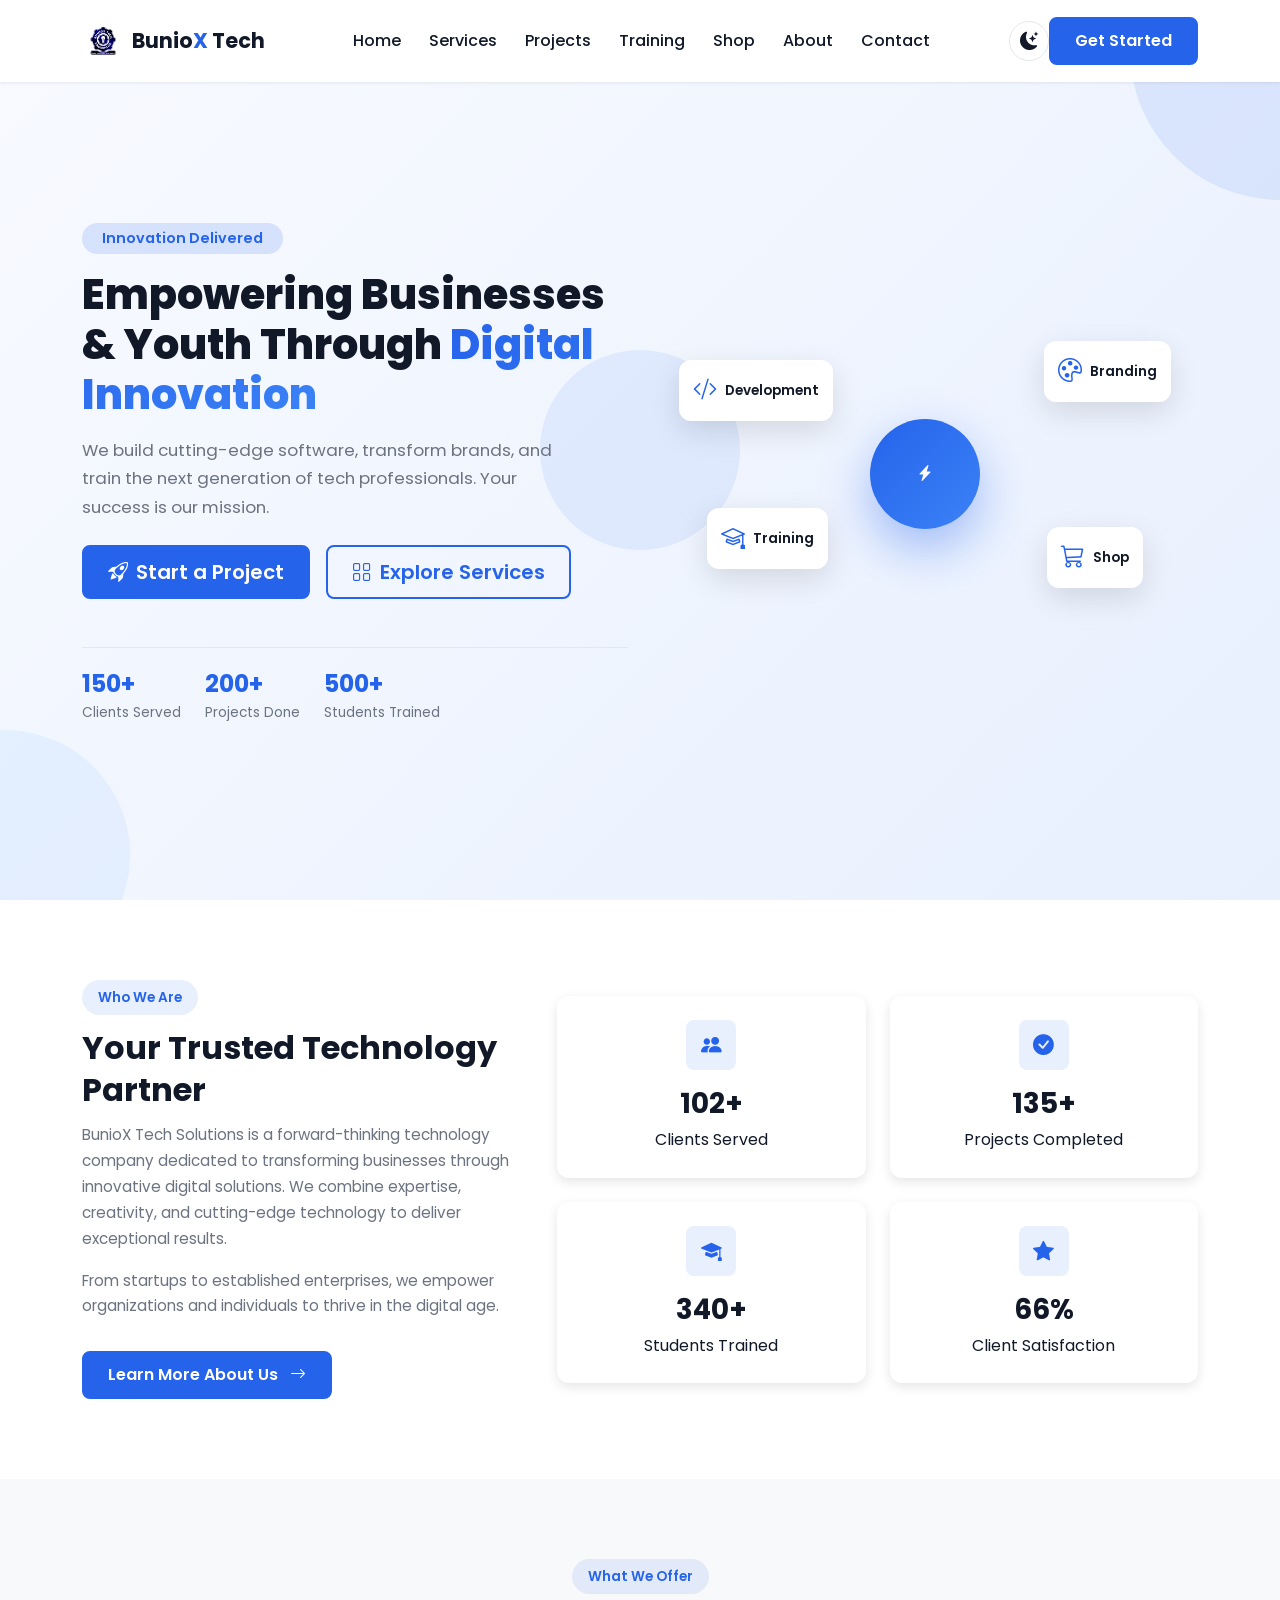
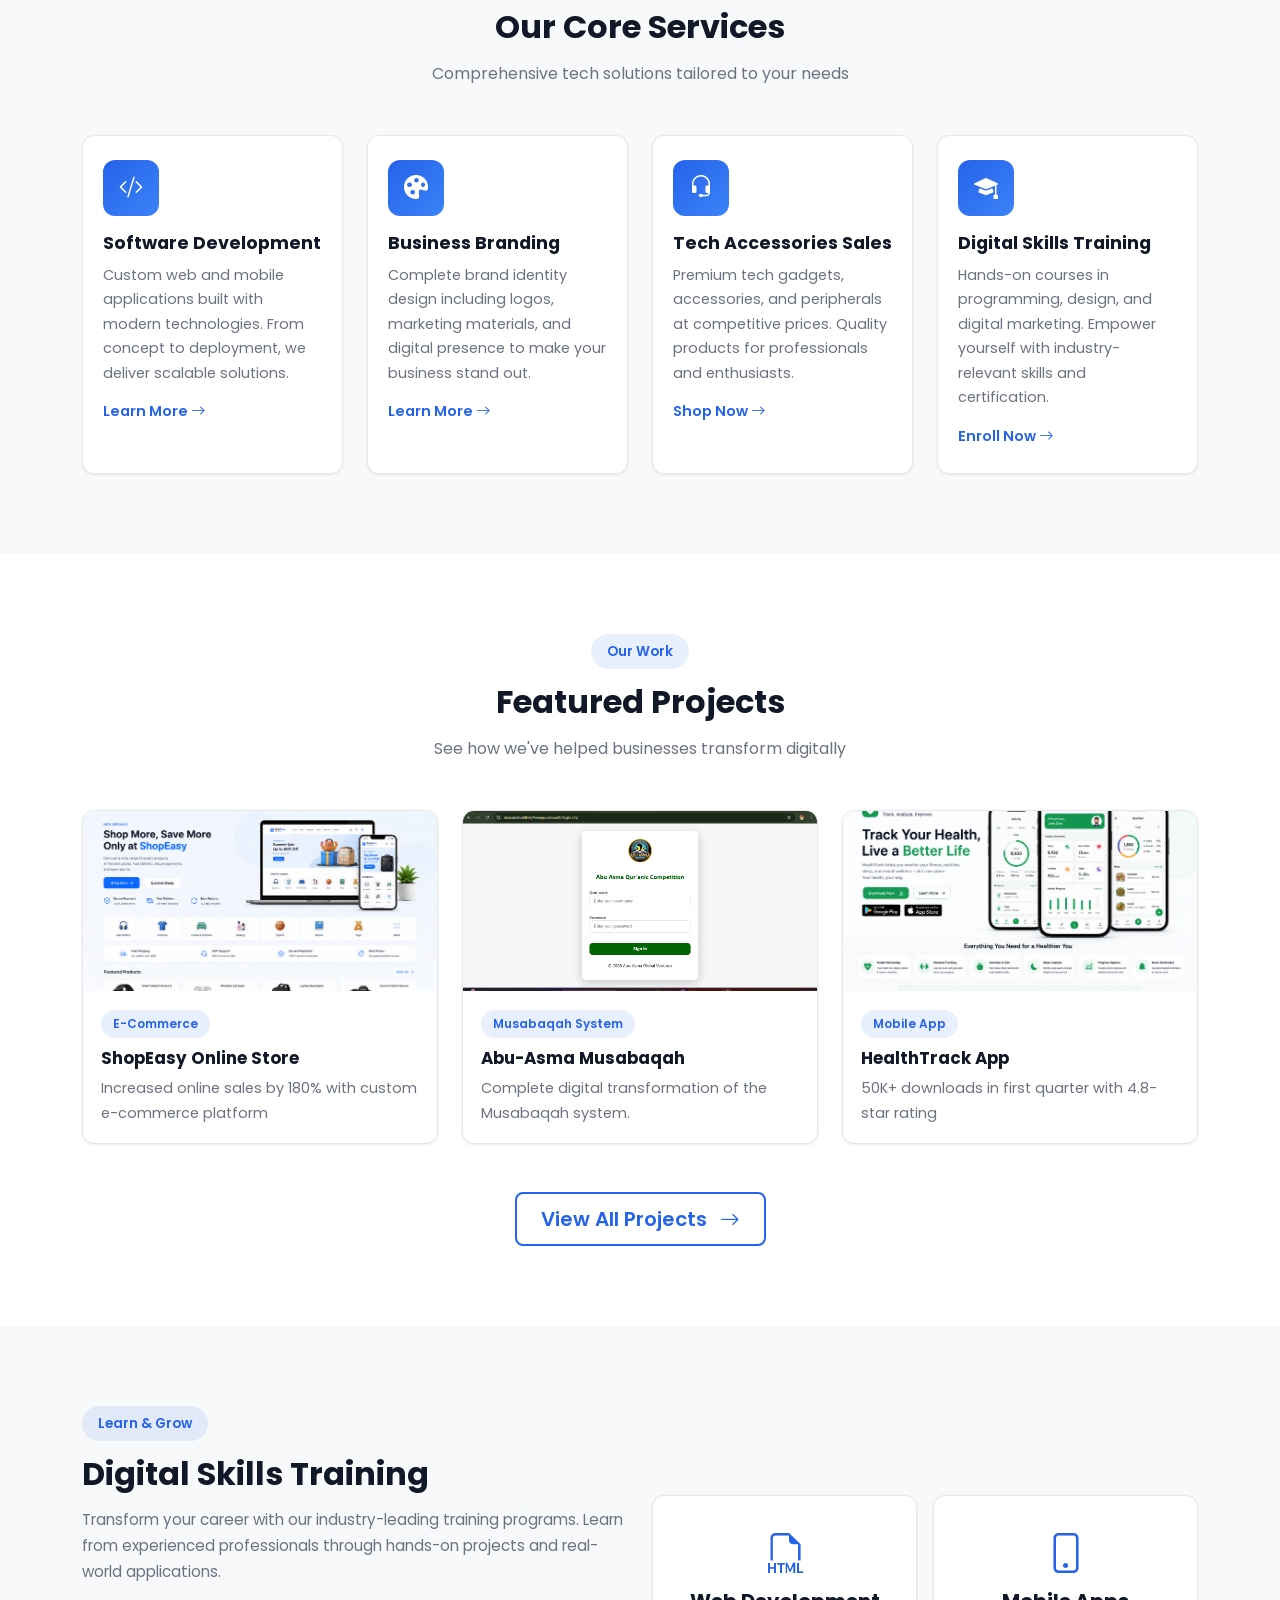
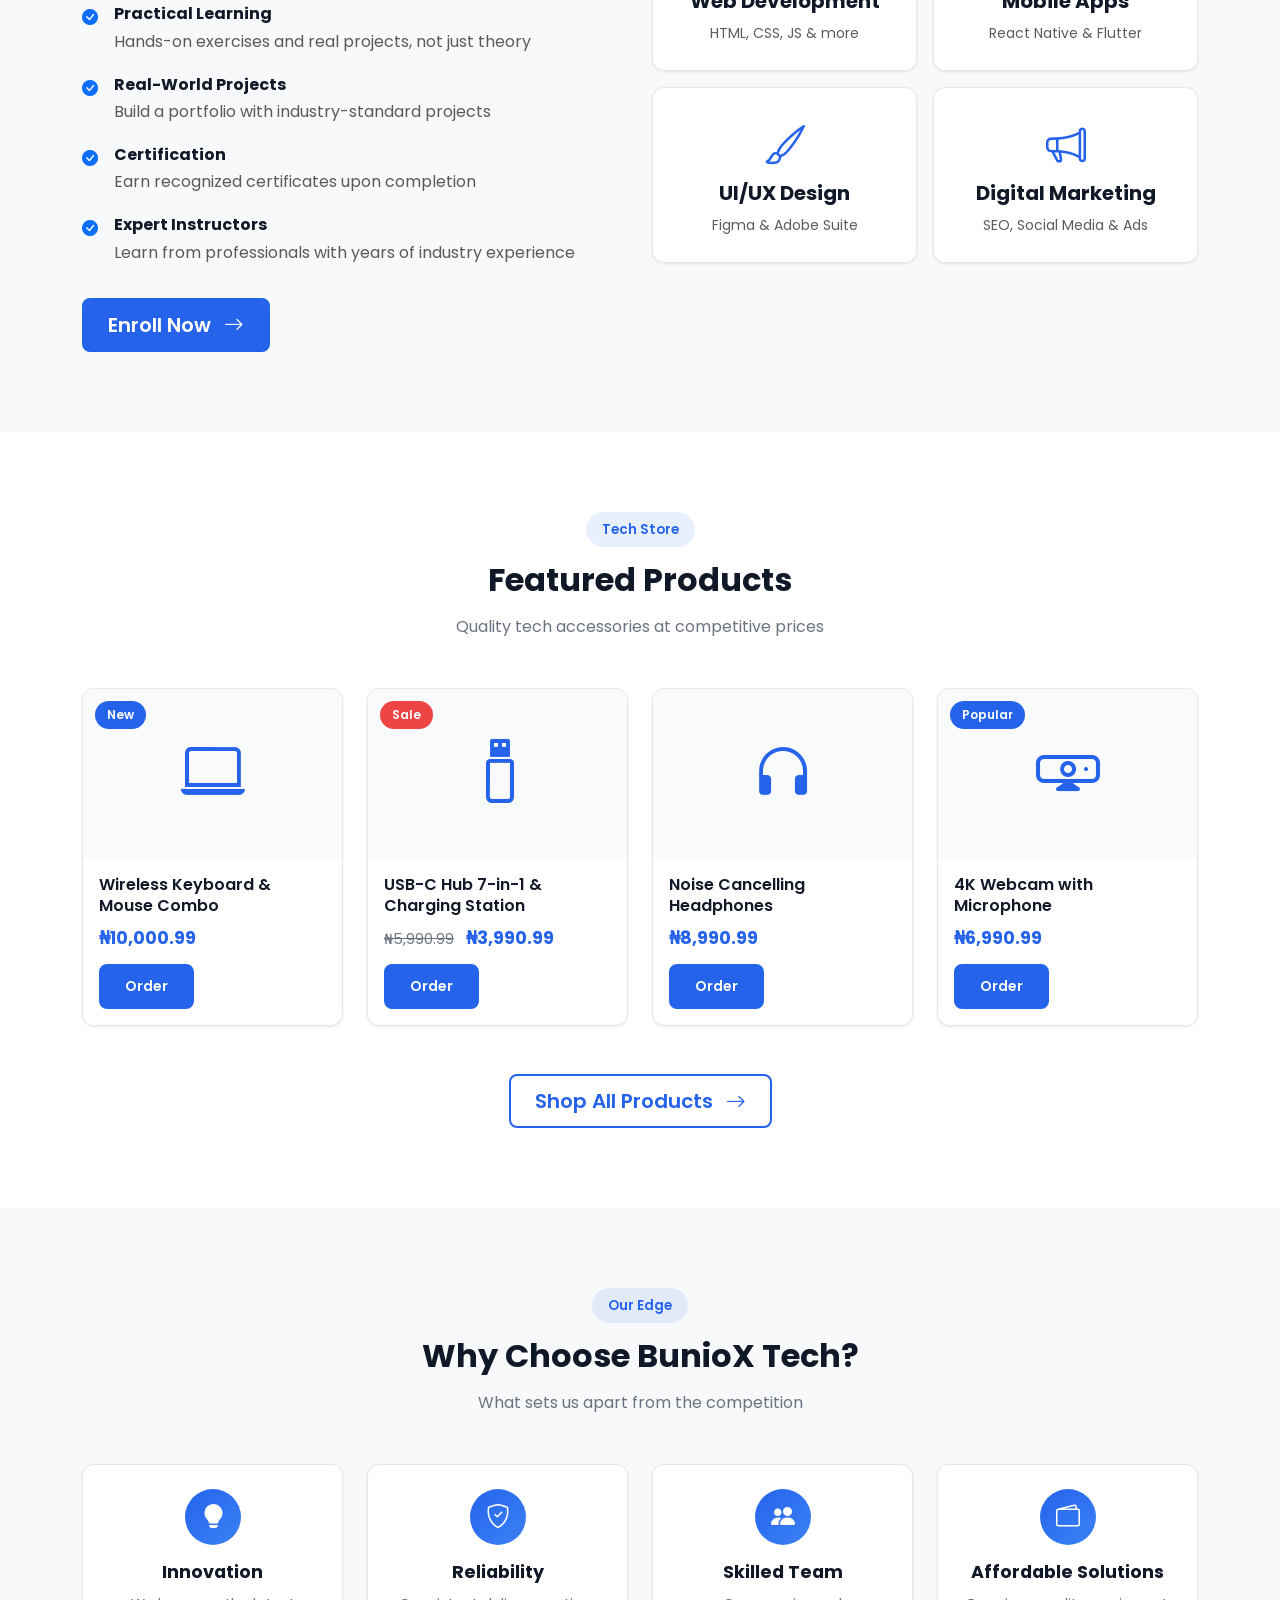
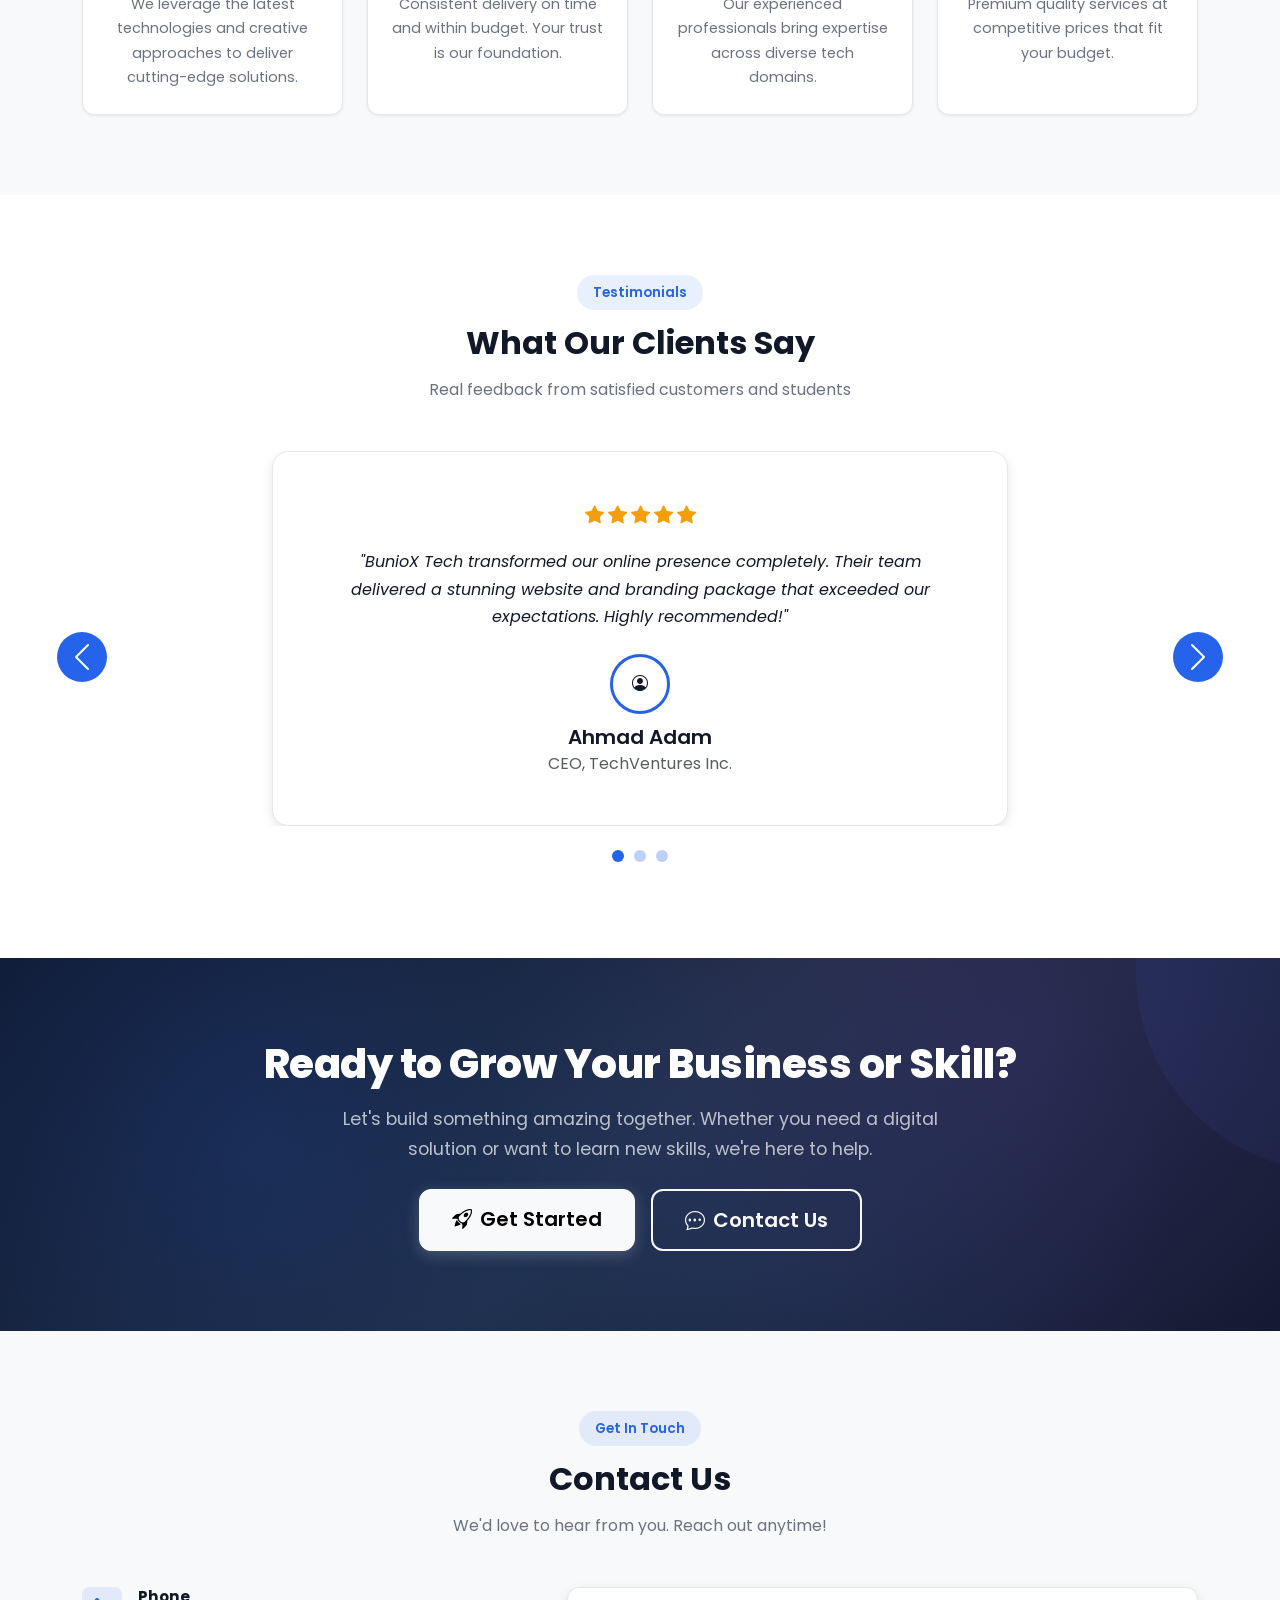
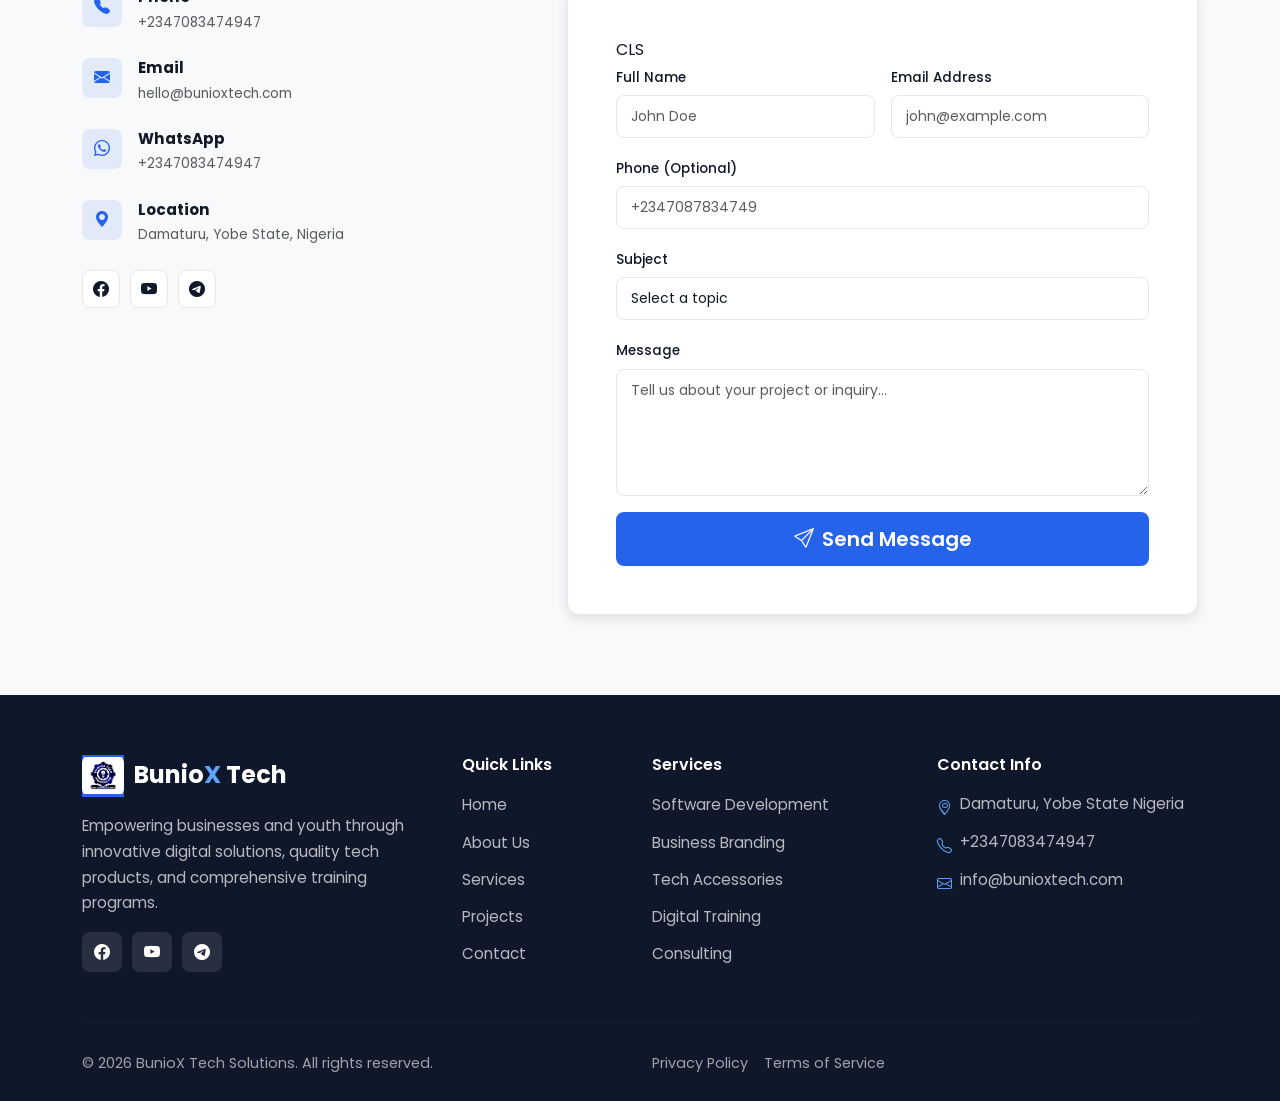
==== commit cc9b0219: "adding night mode features" ====
--- a/index.html
+++ b/index.html
@@ -31,6 +31,9 @@
                 <img src="assets/images/logo/BunioX.jpg" alt="BunioX Tech Logo" class="brand-logo">
                 <span class="brand-text">Bunio<span class="text-accent">X</span> Tech</span>
             </a>
+            <button class="night-mode-toggle d-lg-none" aria-label="Toggle night mode">
+                <i class="bi bi-moon-stars-fill"></i>
+            </button>
             <button class="navbar-toggler" type="button" data-bs-toggle="collapse" data-bs-target="#navbarNav" aria-controls="navbarNav" aria-expanded="false" aria-label="Toggle navigation">
                 <span class="navbar-toggler-icon"></span>
             </button>
@@ -44,6 +47,9 @@
                     <li class="nav-item"><a class="nav-link" href="about.html">About</a></li>
                     <li class="nav-item"><a class="nav-link" href="contact.html">Contact</a></li>
                 </ul>
+                <button class="night-mode-toggle d-none d-lg-inline-flex" aria-label="Toggle night mode">
+                    <i class="bi bi-moon-stars-fill"></i>
+                </button>
                 <a href="contact.html" class="btn btn-primary-custom">Get Started</a>
             </div>
         </div>
@@ -699,8 +705,8 @@
     </section>
 
     <div id="contactSuccessModal" class="d-none" style="position:fixed; inset:0; background:rgba(15,23,42,0.7); z-index:1050; display:flex; align-items:center; justify-content:center; padding:1rem;">
-        <div style="background:#fff; max-width:420px; width:100%; border-radius:1rem; box-shadow:0 24px 60px rgba(0,0,0,0.18); padding:2rem; position:relative;">
-            <button type="button" id="contactSuccessClose" style="position:absolute; top:1rem; right:1rem; border:none; background:transparent; font-size:1.25rem; color:#4b5563; cursor:pointer;">&times;</button>
+        <div style="background:var(--bg-white); max-width:420px; width:100%; border-radius:1rem; box-shadow:0 24px 60px rgba(0,0,0,0.18); padding:2rem; position:relative;">
+            <button type="button" id="contactSuccessClose" style="position:absolute; top:1rem; right:1rem; border:none; background:transparent; font-size:1.25rem; color:var(--text-light); cursor:pointer;">&times;</button>
             <div class="text-center">
                 <div class="badge rounded-circle bg-success text-white mb-3" style="width:60px; height:60px; display:grid; place-items:center; margin-inline:auto;">
                     <i class="bi bi-check-lg fs-4"></i>
--- a/assets/css/style.css
+++ b/assets/css/style.css
@@ -27,6 +27,539 @@
     --radius-lg: 16px;
     --radius-xl: 24px;
     --transition: all 0.3s ease;
+    --hero-bg: linear-gradient(135deg, #f8faff 0%, #e8f0fe 100%);
+    --cta-bg: linear-gradient(135deg, #0F172A 0%, #1E293B 50%, #0F172A 100%);
+    --footer-bg: #0F172A;
+    --navbar-bg: var(--bg-white);
+    --input-bg: var(--bg-white);
+    --input-text: var(--text-dark);
+}
+
+[data-theme="dark"] {
+    --primary: #60A5FA;
+    --primary-dark: #3B82F6;
+    --primary-light: #93C5FD;
+    --accent-light: #60A5FA;
+    --bg-white: #0B1120;
+    --bg-light: #0F172A;
+    --surface: #131C31;
+    --surface-hover: #1A273E;
+    --text-dark: #F1F5F9;
+    --text-light: #94A3B8;
+    --text-muted: #64748B;
+    --border: #1E293B;
+    --shadow-sm: 0 1px 2px rgba(0, 0, 0, 0.4);
+    --shadow-md: 0 4px 12px rgba(0, 0, 0, 0.5);
+    --shadow-lg: 0 10px 30px rgba(0, 0, 0, 0.6);
+    --shadow-xl: 0 20px 50px rgba(0, 0, 0, 0.7);
+    --hero-bg: linear-gradient(135deg, #070D1A 0%, #0B1628 50%, #070D1A 100%);
+    --cta-bg: linear-gradient(135deg, #060E1A 0%, #0B1628 50%, #060E1A 100%);
+    --footer-bg: #060E1A;
+    --navbar-bg: rgba(11, 17, 32, 0.92);
+    --input-bg: #131C31;
+    --input-text: #F1F5F9;
+    --badge-bg: rgba(96, 165, 250, 0.12);
+    --card-border: #1E293B;
+    --hero-shape: rgba(96, 165, 250, 0.04);
+}
+
+/* -------- Bootstrap Overrides -------- */
+[data-theme="dark"] .bg-light {
+    background-color: #0F172A !important;
+}
+
+[data-theme="dark"] .text-muted {
+    color: #94A3B8 !important;
+}
+
+[data-theme="dark"] .text-dark {
+    color: #F1F5F9 !important;
+}
+
+[data-theme="dark"] .card,
+[data-theme="dark"] .list-group-item {
+    background: #131C31;
+    color: #F1F5F9;
+    border-color: #1E293B;
+}
+
+[data-theme="dark"] .modal-content {
+    background: #131C31;
+    color: #F1F5F9;
+    border-color: #1E293B;
+}
+
+[data-theme="dark"] .modal-header,
+[data-theme="dark"] .modal-footer {
+    border-color: #1E293B;
+}
+
+/* -------- Surface / Component Overrides -------- */
+[data-theme="dark"] .stat-card,
+[data-theme="dark"] .service-card,
+[data-theme="dark"] .project-card,
+[data-theme="dark"] .course-card,
+[data-theme="dark"] .product-card,
+[data-theme="dark"] .feature-card,
+[data-theme="dark"] .testimonial-card,
+[data-theme="dark"] .contact-form-card,
+[data-theme="dark"] .contact-info-card,
+[data-theme="dark"] .mv-card,
+[data-theme="dark"] .value-card,
+[data-theme="dark"] .team-card,
+[data-theme="dark"] .process-card,
+[data-theme="dark"] .course-detail-card,
+[data-theme="dark"] .benefit-card,
+[data-theme="dark"] .shop-feature,
+[data-theme="dark"] .service-card-modern {
+    background: #131C31;
+    border-color: #1E293B;
+}
+
+[data-theme="dark"] .service-card:hover,
+[data-theme="dark"] .project-card:hover,
+[data-theme="dark"] .course-card:hover,
+[data-theme="dark"] .product-card:hover,
+[data-theme="dark"] .feature-card:hover,
+[data-theme="dark"] .value-card:hover,
+[data-theme="dark"] .team-card:hover,
+[data-theme="dark"] .process-card:hover,
+[data-theme="dark"] .course-detail-card:hover,
+[data-theme="dark"] .benefit-card:hover,
+[data-theme="dark"] .stat-card:hover,
+[data-theme="dark"] .shop-feature:hover {
+    border-color: rgba(96, 165, 250, 0.3);
+}
+
+[data-theme="dark"] .illustration-card {
+    background: #131C31;
+    border: 1px solid #1E293B;
+}
+
+[data-theme="dark"] .service-image-decoration {
+    background: #131C31;
+    border: 1px solid #1E293B;
+}
+
+/* -------- Sections BG -------- */
+[data-theme="dark"] .services-section,
+[data-theme="dark"] .training-section,
+[data-theme="dark"] .why-choose-section,
+[data-theme="dark"] .contact-section {
+    background: #0F172A !important;
+}
+
+/* -------- Hero Section -------- */
+[data-theme="dark"] .hero-section {
+    background: var(--hero-bg);
+}
+
+[data-theme="dark"] .shape-1,
+[data-theme="dark"] .shape-2,
+[data-theme="dark"] .shape-3 {
+    opacity: 0.15;
+}
+
+[data-theme="dark"] .badge-hero {
+    background: rgba(96, 165, 250, 0.12);
+    color: #93C5FD;
+}
+
+[data-theme="dark"] .section-badge {
+    background: rgba(96, 165, 250, 0.12);
+    color: #93C5FD;
+}
+
+[data-theme="dark"] .hero-stats {
+    border-color: #1E293B;
+}
+
+[data-theme="dark"] .stat-icon {
+    background: rgba(96, 165, 250, 0.12);
+}
+
+/* -------- Typography -------- */
+[data-theme="dark"] .section-title,
+[data-theme="dark"] .hero-title,
+[data-theme="dark"] .service-title,
+[data-theme="dark"] .feature-title,
+[data-theme="dark"] .project-title,
+[data-theme="dark"] .course-title,
+[data-theme="dark"] .product-name,
+[data-theme="dark"] .stat-number,
+[data-theme="dark"] .testimonial-text,
+[data-theme="dark"] .author-name,
+[data-theme="dark"] .cta-title,
+[data-theme="dark"] .footer-title,
+[data-theme="dark"] h1, [data-theme="dark"] h2,
+[data-theme="dark"] h3, [data-theme="dark"] h4,
+[data-theme="dark"] h5, [data-theme="dark"] h6 {
+    color: #F1F5F9;
+}
+
+[data-theme="dark"] .section-subtitle,
+[data-theme="dark"] .service-text,
+[data-theme="dark"] .feature-text,
+[data-theme="dark"] .project-result,
+[data-theme="dark"] .course-desc,
+[data-theme="dark"] .course-meta li,
+[data-theme="dark"] .section-text,
+[data-theme="dark"] .hero-subtitle,
+[data-theme="dark"] .stat-label,
+[data-theme="dark"] .author-role,
+[data-theme="dark"] .cta-subtitle,
+[data-theme="dark"] .footer-text,
+[data-theme="dark"] .footer-copyright,
+[data-theme="dark"] .footer-links a,
+[data-theme="dark"] .footer-contact li,
+[data-theme="dark"] .contact-item p,
+[data-theme="dark"] .old-price,
+[data-theme="dark"] .breadcrumb-nav {
+    color: #94A3B8;
+}
+
+[data-theme="dark"] .section-subtitle {
+    color: #64748B;
+}
+
+/* -------- Link / Icon Overrides -------- */
+[data-theme="dark"] .social-link {
+    background: transparent;
+    border-color: #1E293B;
+    color: #94A3B8;
+}
+
+[data-theme="dark"] .social-link:hover {
+    background: #60A5FA;
+    border-color: #60A5FA;
+    color: #fff;
+}
+
+[data-theme="dark"] .project-category {
+    background: rgba(96, 165, 250, 0.12);
+    color: #93C5FD;
+}
+
+[data-theme="dark"] .course-badge-detail {
+    background: rgba(96, 165, 250, 0.12);
+    color: #93C5FD;
+}
+
+[data-theme="dark"] .product-badge {
+    background: #60A5FA;
+}
+
+[data-theme="dark"] .product-badge.sale {
+    background: #EF4444;
+}
+
+[data-theme="dark"] .product-placeholder {
+    background: #0F172A;
+    color: #60A5FA;
+}
+
+[data-theme="dark"] .service-icon {
+    background: linear-gradient(135deg, #60A5FA, #3B82F6);
+}
+
+[data-theme="dark"] .feature-icon {
+    background: linear-gradient(135deg, rgba(96, 165, 250, 0.15), rgba(59, 130, 246, 0.1));
+    color: #93C5FD;
+}
+
+[data-theme="dark"] .feature-card:hover .feature-icon {
+    background: linear-gradient(135deg, #60A5FA, #3B82F6);
+    color: #fff;
+}
+
+[data-theme="dark"] .course-icon {
+    color: #60A5FA;
+}
+
+[data-theme="dark"] .service-link {
+    color: #60A5FA;
+}
+
+[data-theme="dark"] .service-link:hover {
+    color: #93C5FD;
+}
+
+[data-theme="dark"] .contact-icon {
+    background: rgba(96, 165, 250, 0.12);
+    color: #60A5FA;
+}
+
+[data-theme="dark"] .team-social a {
+    background: rgba(255, 255, 255, 0.06);
+    color: #94A3B8;
+}
+
+[data-theme="dark"] .team-social a:hover {
+    background: #60A5FA;
+    color: #fff;
+}
+
+[data-theme="dark"] .team-avatar {
+    background: linear-gradient(135deg, rgba(96, 165, 250, 0.12), rgba(59, 130, 246, 0.08));
+}
+
+[data-theme="dark"] .about-placeholder {
+    background: linear-gradient(135deg, rgba(96, 165, 250, 0.08), rgba(59, 130, 246, 0.05));
+    color: #60A5FA;
+}
+
+[data-theme="dark"] .map-placeholder {
+    background: linear-gradient(135deg, rgba(96, 165, 250, 0.06), rgba(59, 130, 246, 0.03));
+    color: #60A5FA;
+}
+
+[data-theme="dark"] .service-image-placeholder {
+    background: linear-gradient(135deg, rgba(96, 165, 250, 0.08), rgba(59, 130, 246, 0.05));
+}
+
+[data-theme="dark"] .benefit-icon {
+    background: rgba(96, 165, 250, 0.12);
+    color: #60A5FA;
+}
+
+[data-theme="dark"] .mv-icon {
+    background: linear-gradient(135deg, #60A5FA, #3B82F6);
+}
+
+[data-theme="dark"] .value-icon {
+    background: rgba(96, 165, 250, 0.12);
+    color: #60A5FA;
+}
+
+[data-theme="dark"] .service-number-badge {
+    background: linear-gradient(135deg, #60A5FA, #3B82F6);
+    box-shadow: 0 4px 15px rgba(96, 165, 250, 0.2);
+}
+
+[data-theme="dark"] .process-number {
+    background: linear-gradient(135deg, #60A5FA, #3B82F6);
+}
+
+[data-theme="dark"] .contact-info-icon {
+    background: linear-gradient(135deg, #60A5FA, #3B82F6);
+}
+
+/* -------- Form Overrides -------- */
+[data-theme="dark"] .form-control {
+    background: #131C31;
+    border-color: #1E293B;
+    color: #F1F5F9;
+}
+
+[data-theme="dark"] .form-control:focus {
+    border-color: #60A5FA;
+    box-shadow: 0 0 0 3px rgba(96, 165, 250, 0.15);
+}
+
+[data-theme="dark"] select.form-control option,
+[data-theme="dark"] option {
+    background: #131C31;
+    color: #F1F5F9;
+}
+
+[data-theme="dark"] input::placeholder,
+[data-theme="dark"] textarea::placeholder {
+    color: #64748B;
+}
+
+[data-theme="dark"] .form-label {
+    color: #E2E8F0;
+}
+
+/* -------- Navbar Overrides -------- */
+[data-theme="dark"] .navbar {
+    background: rgba(11, 17, 32, 0.92);
+    backdrop-filter: blur(12px);
+    -webkit-backdrop-filter: blur(12px);
+    border-bottom: 1px solid rgba(30, 41, 59, 0.6);
+}
+
+[data-theme="dark"] .navbar-brand,
+[data-theme="dark"] .navbar-nav .nav-link {
+    color: #E2E8F0 !important;
+}
+
+[data-theme="dark"] .navbar-nav .nav-link:hover,
+[data-theme="dark"] .navbar-nav .nav-link.active {
+    color: #60A5FA !important;
+}
+
+[data-theme="dark"] .navbar-nav .nav-link.active::after {
+    background: #60A5FA;
+}
+
+[data-theme="dark"] .navbar-collapse {
+    background: rgba(11, 17, 32, 0.98) !important;
+    border-color: #1E293B !important;
+}
+
+[data-theme="dark"] .navbar-toggler-icon {
+    filter: invert(1) brightness(2);
+}
+
+/* -------- Carousel Overrides -------- */
+[data-theme="dark"] .carousel-control-prev,
+[data-theme="dark"] .carousel-control-next {
+    background: rgba(96, 165, 250, 0.2);
+}
+
+[data-theme="dark"] .carousel-control-prev-icon,
+[data-theme="dark"] .carousel-control-next-icon {
+    filter: none;
+}
+
+[data-theme="dark"] .carousel-indicators [data-bs-target] {
+    background: #60A5FA;
+}
+
+/* -------- Footer Overrides -------- */
+[data-theme="dark"] .footer-section {
+    background: #060E1A;
+}
+
+[data-theme="dark"] .footer-divider {
+    border-color: rgba(255, 255, 255, 0.06);
+}
+
+[data-theme="dark"] .footer-bottom-links a {
+    color: #64748B;
+}
+
+[data-theme="dark"] .footer-bottom-links a:hover {
+    color: #60A5FA;
+}
+
+[data-theme="dark"] .footer-social-link {
+    background: rgba(255, 255, 255, 0.06);
+}
+
+[data-theme="dark"] .footer-social-link:hover {
+    background: #60A5FA;
+}
+
+/* -------- CTA Section -------- */
+[data-theme="dark"] .cta-section {
+    background: var(--cta-bg);
+}
+
+[data-theme="dark"] .cta-section::before {
+    background:
+        radial-gradient(circle at 20% 50%, rgba(96, 165, 250, 0.15) 0%, transparent 50%),
+        radial-gradient(circle at 80% 20%, rgba(139, 92, 246, 0.1) 0%, transparent 50%),
+        radial-gradient(circle at 60% 80%, rgba(59, 130, 246, 0.08) 0%, transparent 50%);
+}
+
+/* -------- Buttons -------- */
+[data-theme="dark"] .btn-primary-custom {
+    background: #60A5FA;
+    border-color: #60A5FA;
+    color: #0B1120;
+}
+
+[data-theme="dark"] .btn-primary-custom:hover {
+    background: #93C5FD;
+    border-color: #93C5FD;
+    color: #0B1120;
+    box-shadow: 0 8px 20px rgba(96, 165, 250, 0.3);
+}
+
+[data-theme="dark"] .btn-outline-custom {
+    border-color: #60A5FA;
+    color: #60A5FA;
+}
+
+[data-theme="dark"] .btn-outline-custom:hover {
+    background: #60A5FA;
+    color: #0B1120;
+}
+
+/* -------- Back to Top -------- */
+[data-theme="dark"] .back-to-top {
+    background: #60A5FA;
+    color: #0B1120;
+}
+
+[data-theme="dark"] .back-to-top:hover {
+    background: #93C5FD;
+}
+
+/* -------- Misc -------- */
+[data-theme="dark"] .about-snapshot {
+    background: var(--bg-white);
+}
+
+[data-theme="dark"] .business-hours strong {
+    color: #E2E8F0;
+}
+
+[data-theme="dark"] .page-hero {
+    background: linear-gradient(135deg, #060E1A 0%, #0B1628 50%, #060E1A 100%);
+}
+
+[data-theme="dark"] .page-hero .floating-shape {
+    opacity: 0.12;
+}
+
+[data-theme="dark"] .service-section:nth-child(even) {
+    background: #0F172A !important;
+}
+
+[data-theme="dark"] .filter-btn {
+    background: #131C31;
+    border-color: #1E293B;
+    color: #94A3B8;
+}
+
+[data-theme="dark"] .filter-btn:hover {
+    border-color: #60A5FA;
+    color: #60A5FA;
+}
+
+[data-theme="dark"] .filter-btn.active {
+    background: #60A5FA;
+    border-color: #60A5FA;
+    color: #0B1120;
+}
+
+[data-theme="dark"] .night-mode-toggle {
+    background: transparent;
+    border-color: #1E293B;
+    color: #94A3B8;
+}
+
+[data-theme="dark"] .night-mode-toggle:hover {
+    background: #60A5FA;
+    border-color: #60A5FA;
+    color: #0B1120;
+}
+
+[data-theme="dark"] .training-benefits i.text-primary {
+    color: #60A5FA !important;
+}
+
+[data-theme="dark"] .service-features li i {
+    color: #60A5FA !important;
+}
+
+[data-theme="dark"] .contact-item h5 {
+    color: #E2E8F0;
+}
+
+[data-theme="dark"] .team-name {
+    color: #F1F5F9;
+}
+
+[data-theme="dark"] .team-role {
+    color: #93C5FD;
+}
+
+[data-theme="dark"] .course-price {
+    color: #60A5FA;
 }
 
 /* ==================== GLOBAL STYLES ==================== */
@@ -136,7 +669,7 @@
 
 /* ==================== NAVBAR ==================== */
 .navbar {
-    background: var(--bg-white);
+    background: var(--navbar-bg);
     padding: 15px 0;
     box-shadow: var(--shadow-sm);
     transition: var(--transition);
@@ -208,10 +741,14 @@
     height: 1.5em;
 }
 
+[data-theme="dark"] .navbar-toggler-icon {
+    filter: invert(1) brightness(2);
+}
+
 /* ==================== HERO SECTION ==================== */
 .hero-section {
     position: relative;
-    background: linear-gradient(135deg, #f8faff 0%, #e8f0fe 100%);
+    background: var(--hero-bg);
     overflow: hidden;
     min-height: 100vh;
     display: flex;
@@ -761,7 +1298,7 @@
 
 /* ==================== CTA SECTION ==================== */
 .cta-section {
-    background: linear-gradient(135deg, #0F172A 0%, #1E293B 50%, #0F172A 100%);
+    background: var(--cta-bg);
     position: relative;
     overflow: hidden;
     width: 100%;
@@ -911,6 +1448,8 @@
     border-radius: var(--radius-sm);
     border: 1px solid var(--border);
     font-size: 0.875rem;
+    background: var(--input-bg);
+    color: var(--input-text);
     transition: var(--transition);
 }
 
@@ -926,9 +1465,14 @@
     font-size: 0.85rem;
 }
 
+select.form-control option {
+    background: var(--input-bg);
+    color: var(--input-text);
+}
+
 /* ==================== FOOTER ==================== */
 .footer-section {
-    background: #0F172A;
+    background: var(--footer-bg);
     color: #fff;
     padding: 60px 0 25px;
 }
@@ -1069,6 +1613,43 @@
     transform: translateY(-5px);
 }
 
+/* ==================== NIGHT MODE TOGGLE ==================== */
+.night-mode-toggle {
+    width: 40px;
+    height: 40px;
+    border: none;
+    border-radius: 50%;
+    background: var(--bg-light);
+    color: var(--text-dark);
+    display: flex;
+    align-items: center;
+    justify-content: center;
+    font-size: 1.15rem;
+    cursor: pointer;
+    transition: var(--transition);
+    margin-left: 8px;
+}
+
+.night-mode-toggle:hover {
+    background: var(--primary);
+    color: #fff;
+    transform: rotate(20deg);
+}
+
+.navbar .night-mode-toggle {
+    background: transparent;
+    border: 1px solid var(--border);
+}
+
+.navbar .night-mode-toggle:hover {
+    background: var(--primary);
+    border-color: var(--primary);
+}
+
+html {
+    transition: background-color 0.3s ease, color 0.3s ease;
+}
+
 /* ==================== SCROLL ANIMATIONS ==================== */
 .animate-on-scroll {
     opacity: 0;
@@ -1121,7 +1702,7 @@
     }
 
     .navbar-collapse {
-        background: var(--bg-white);
+        background: var(--navbar-bg);
         padding: 16px;
         border-radius: var(--radius-md);
         box-shadow: var(--shadow-lg);
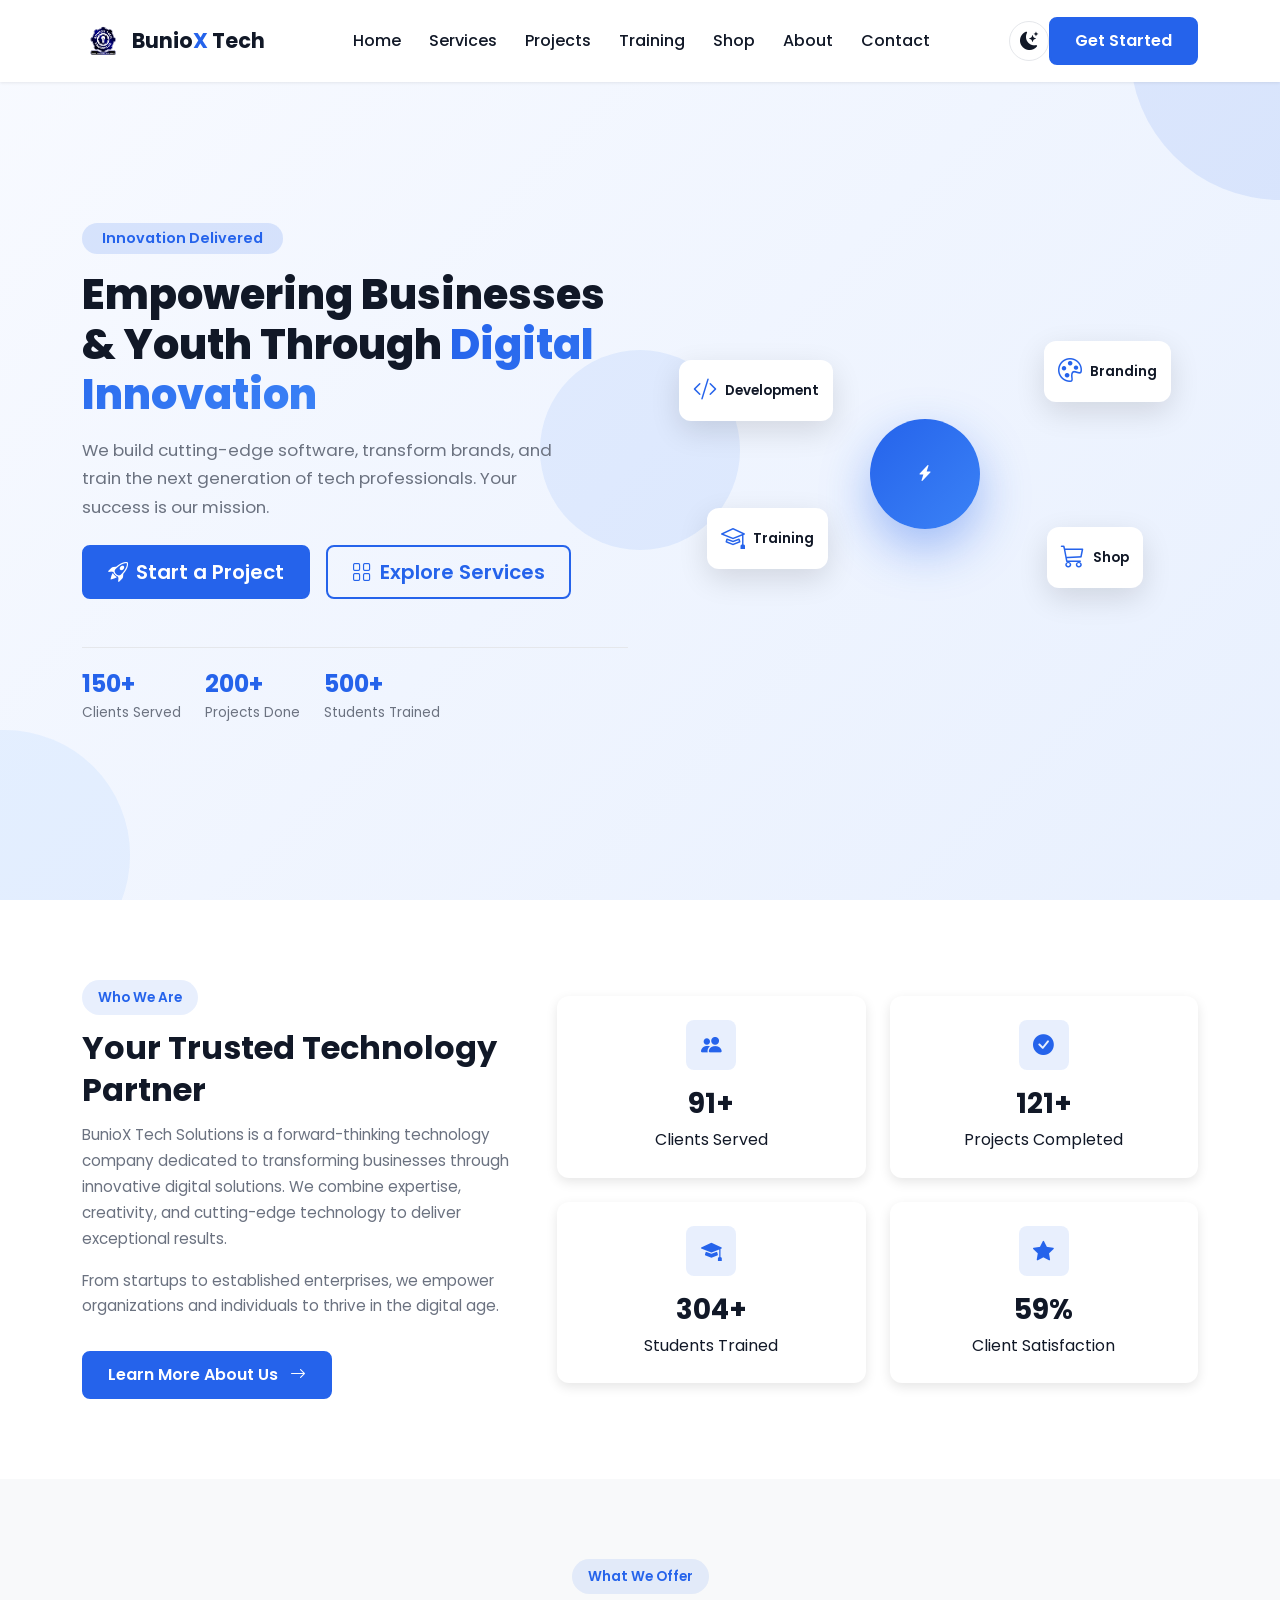
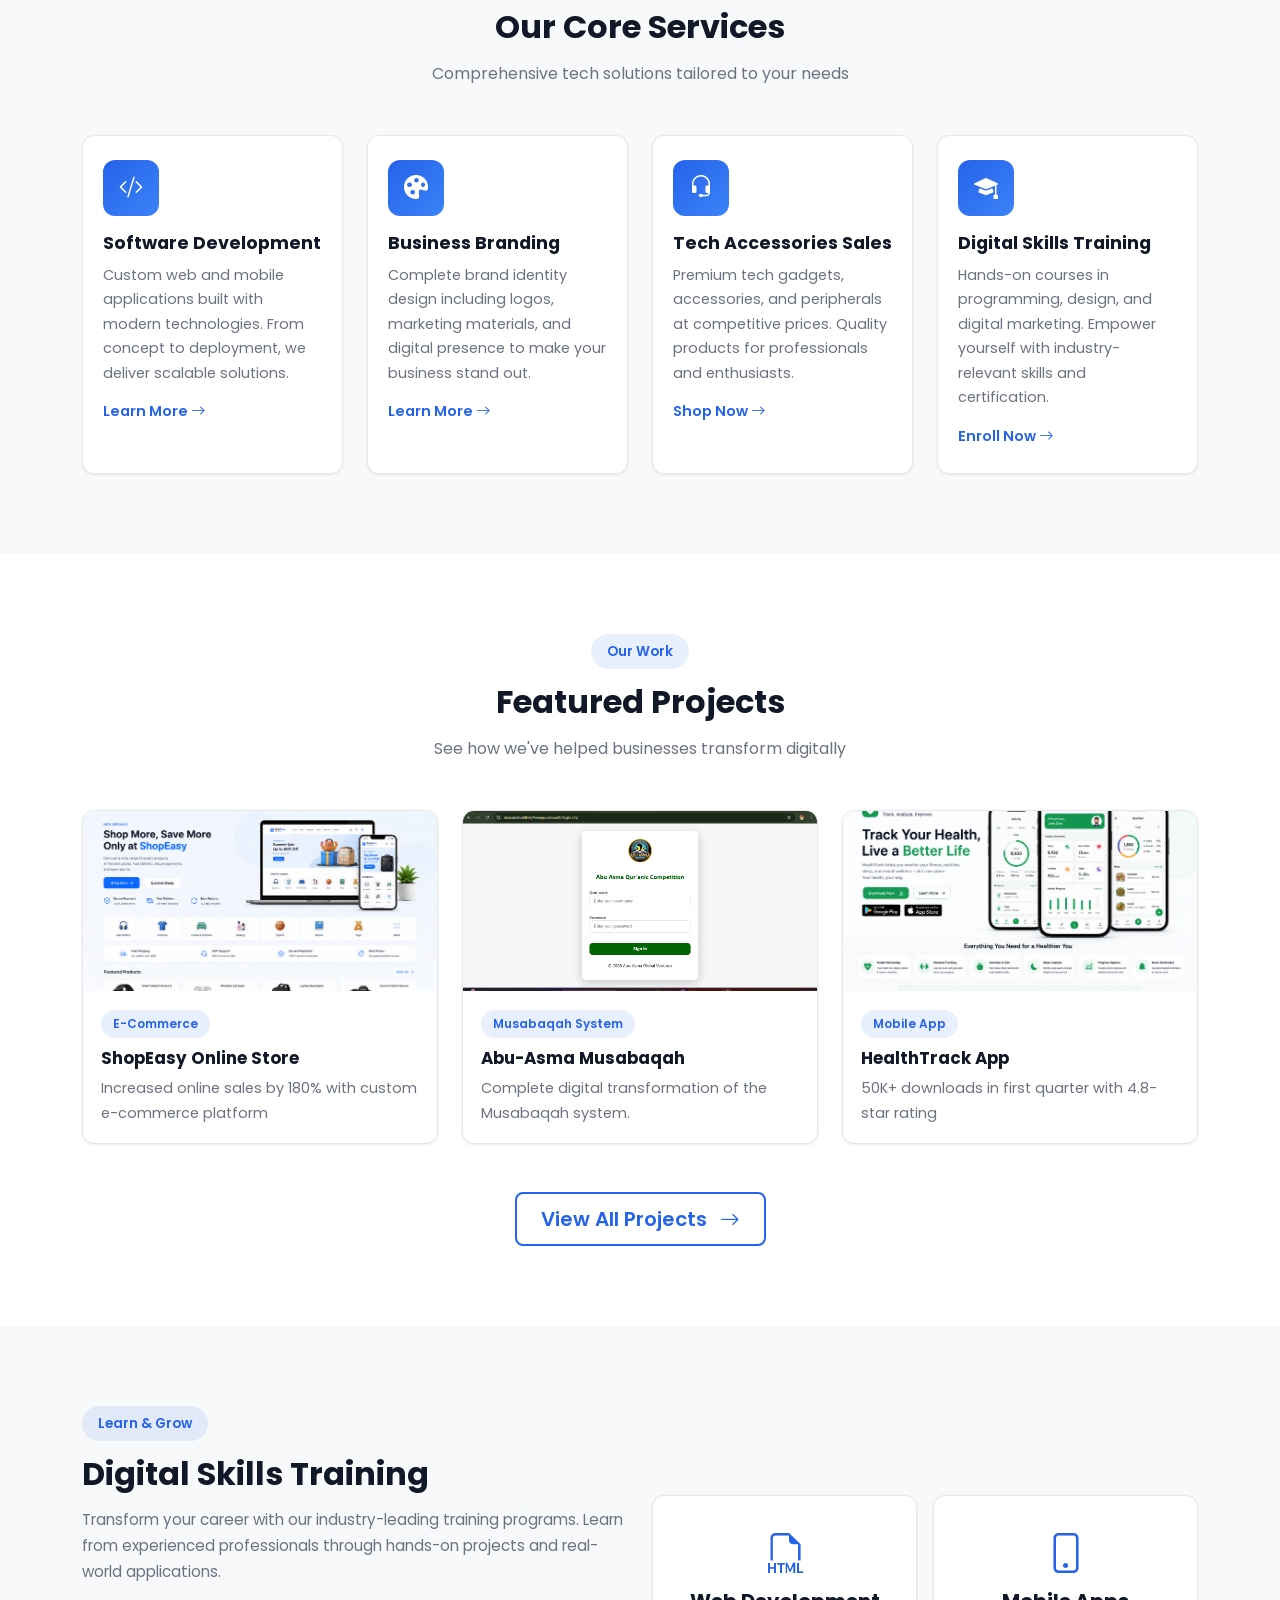
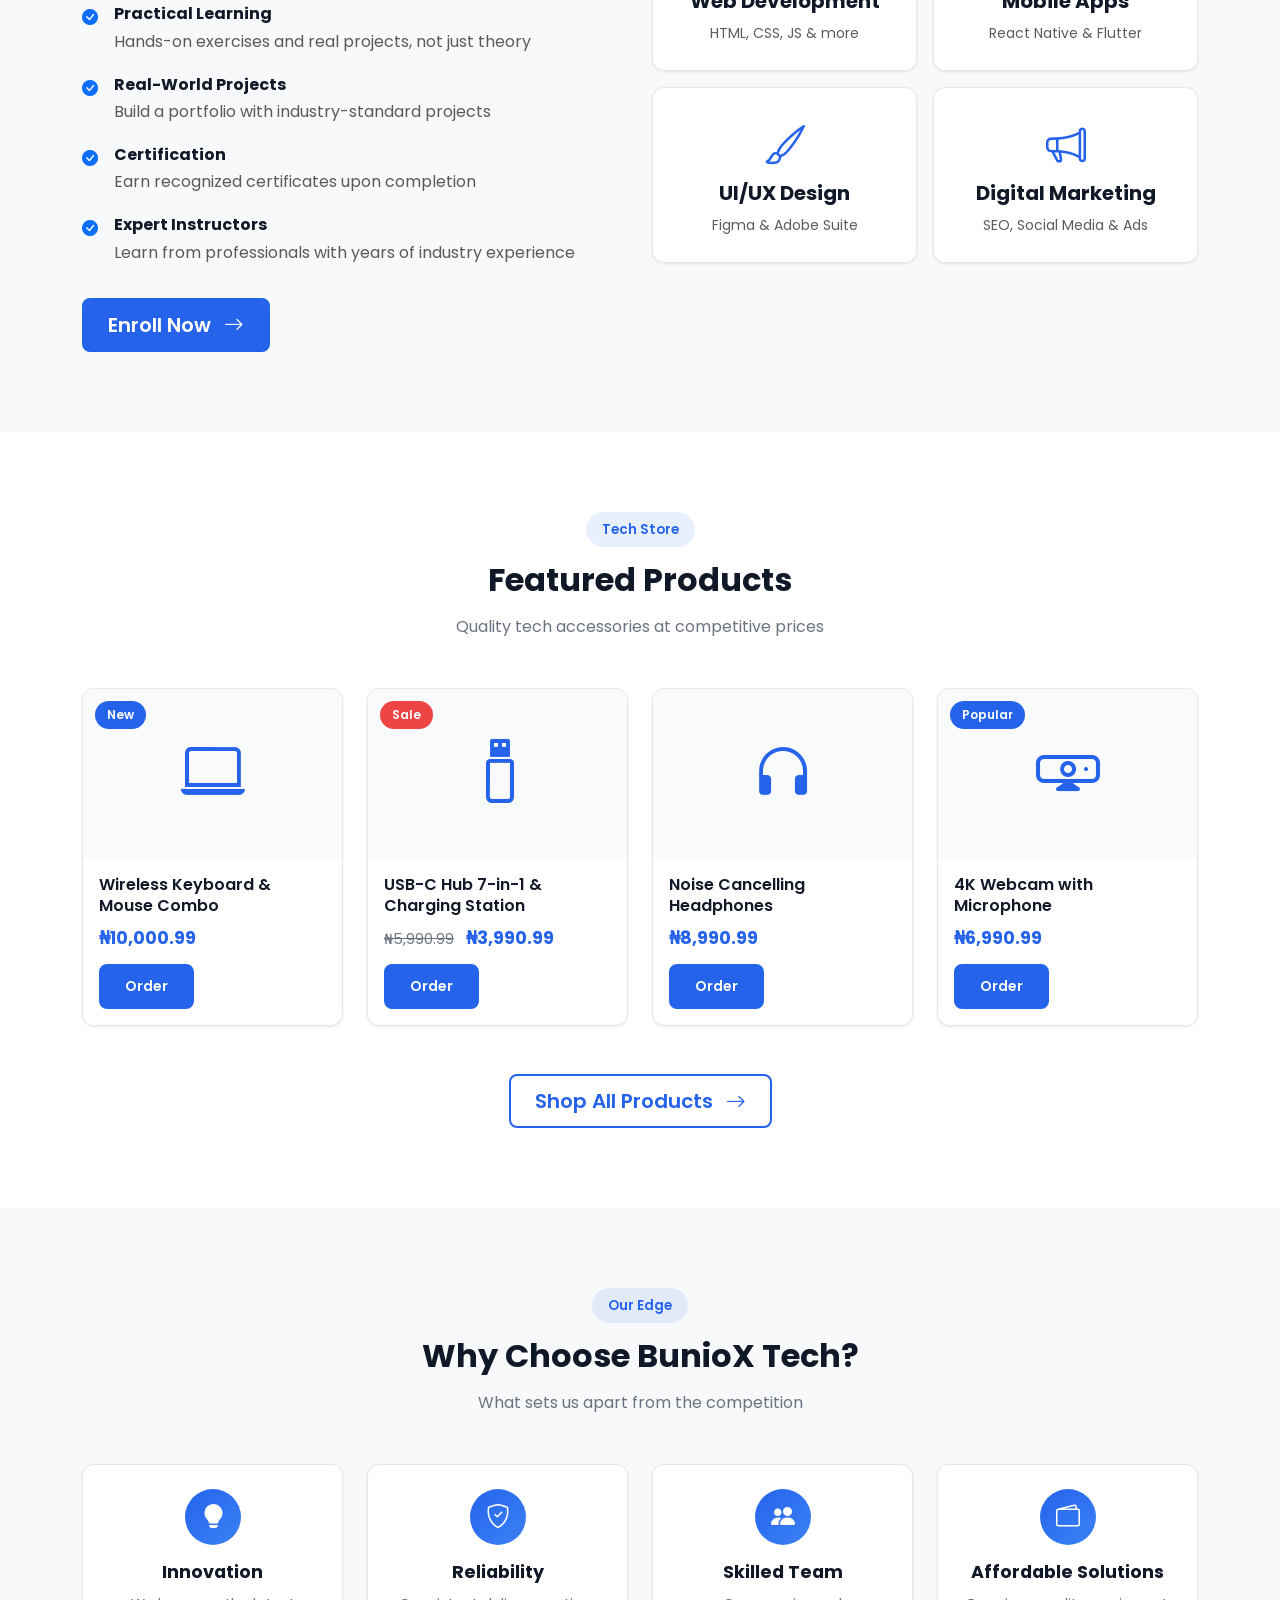
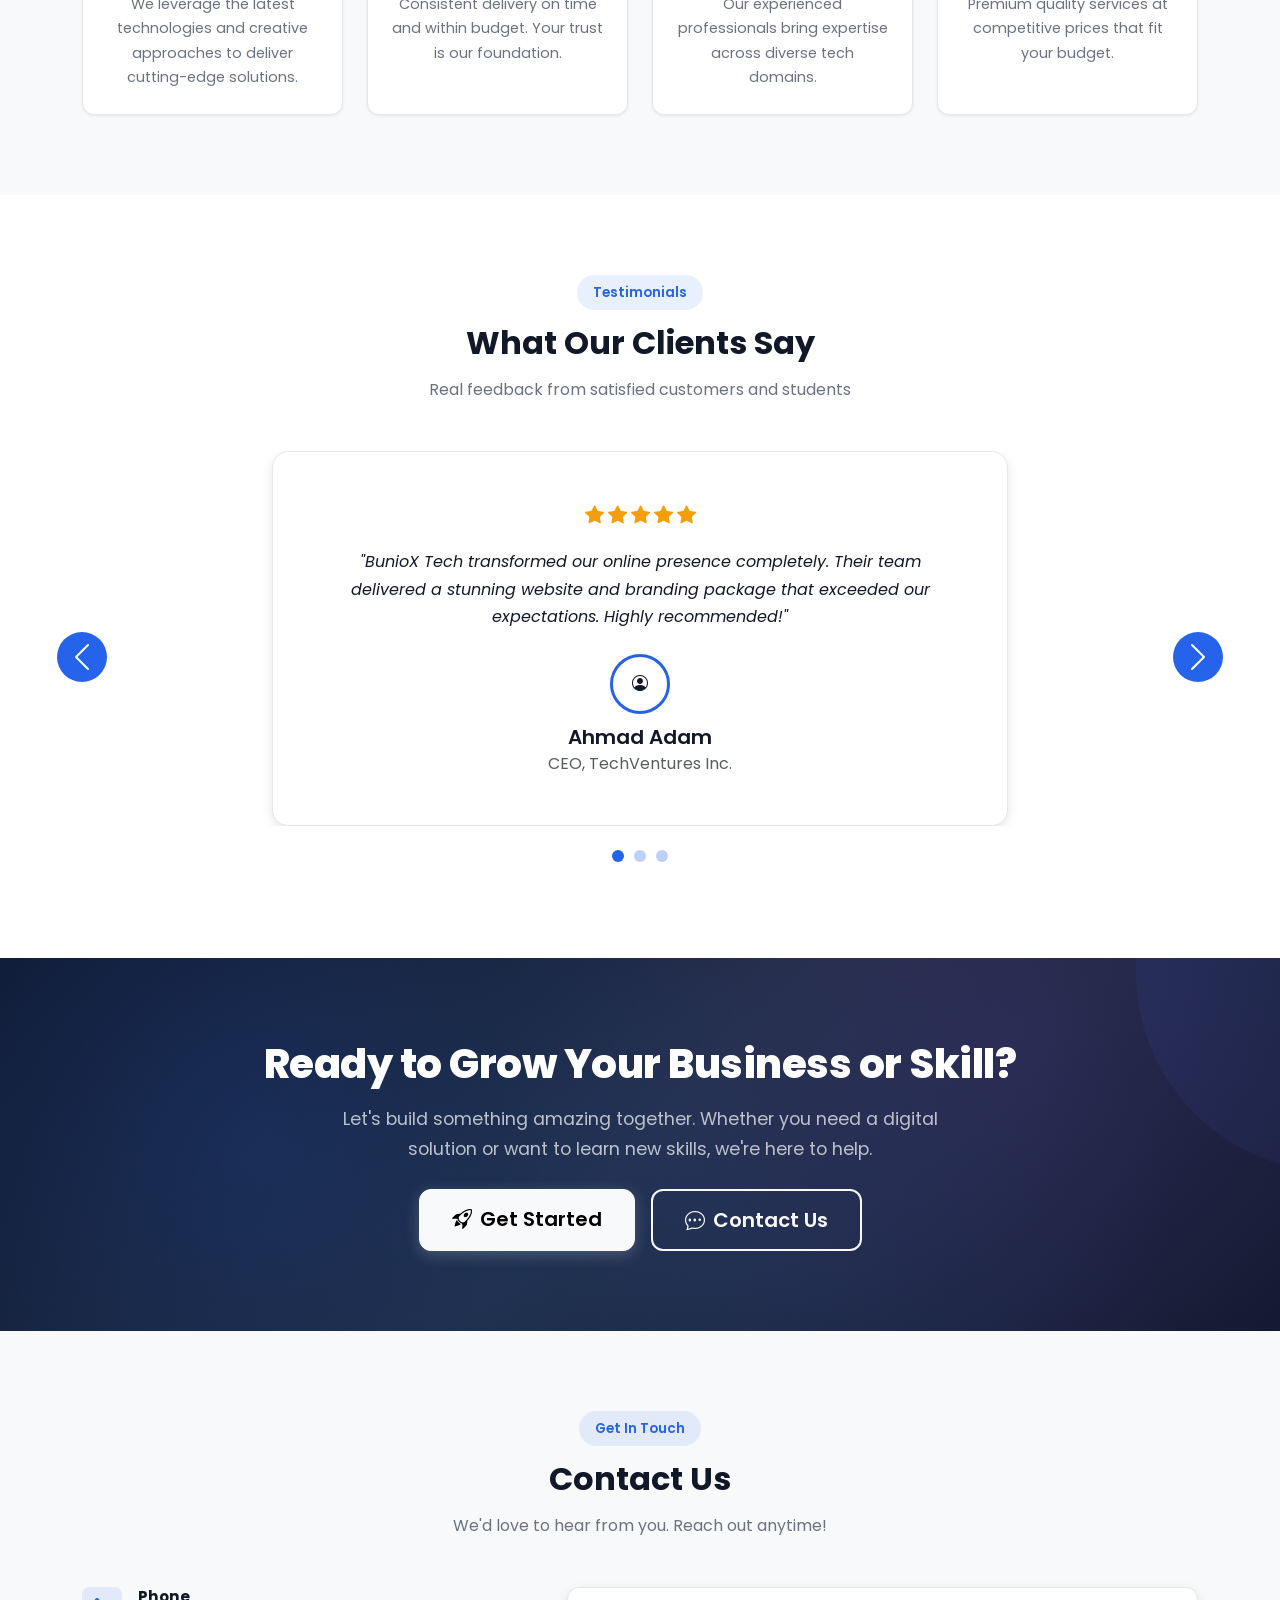
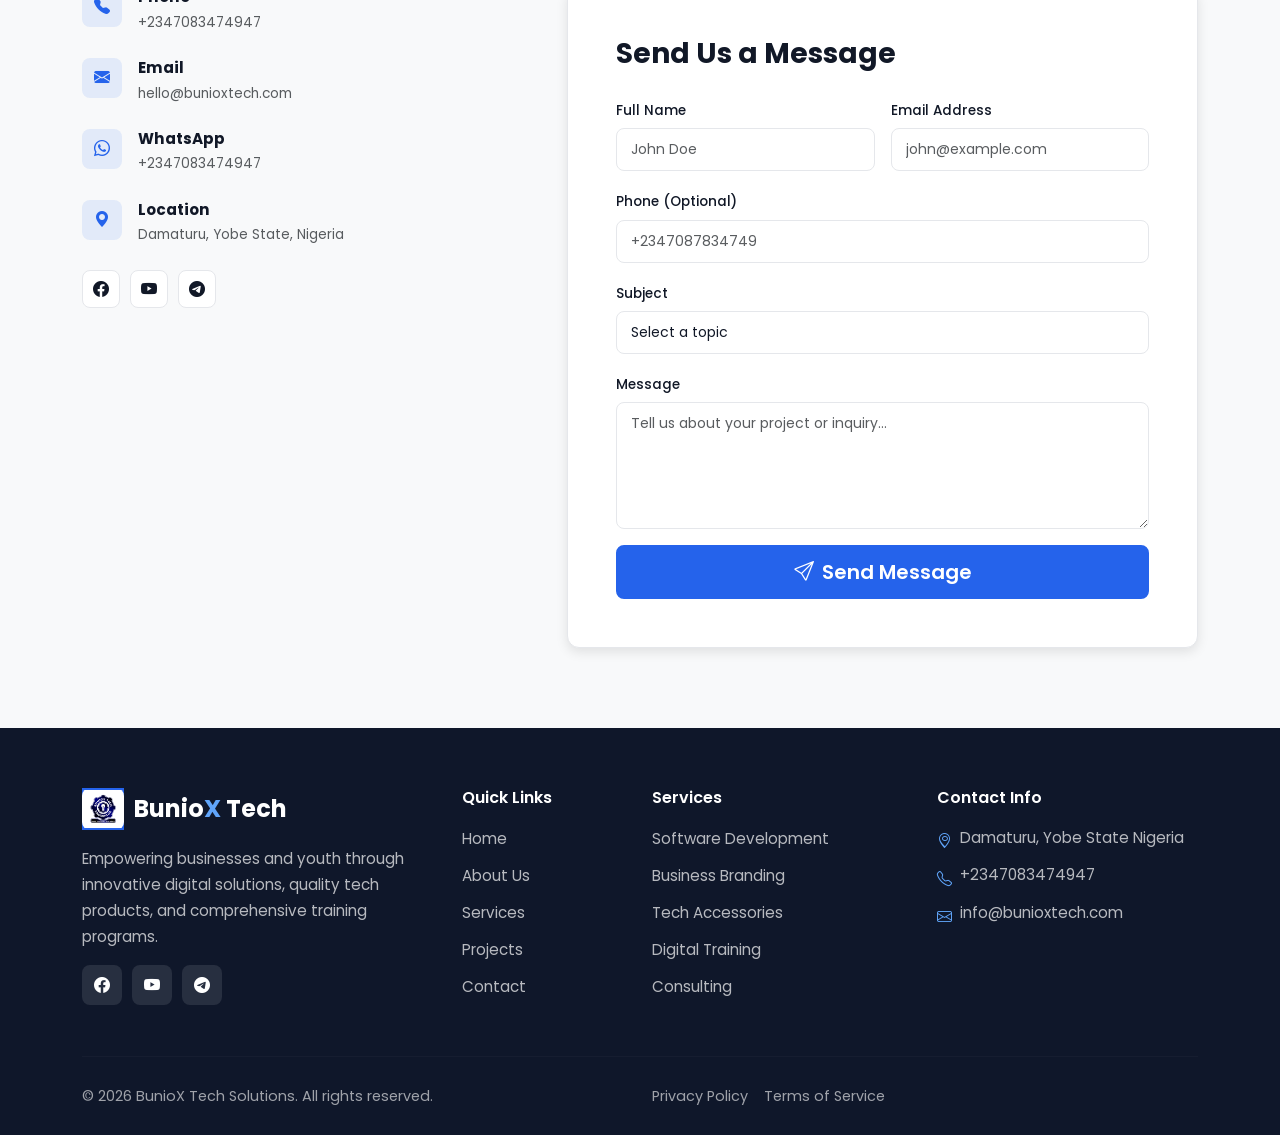
==== commit 596c6f0e: "update the Contact us form" ====
--- a/index.html
+++ b/index.html
@@ -659,7 +659,8 @@
                 <div class="col-lg-7" data-aos="fade-left">
                     <div class="contact-form-card p-4 p-md-5">
                         <form id="contactForm" action="https://formspree.io/f/mojrpgoo" method="POST" novalidate>
-                           CLS <div class="row g-3">
+                            <h3 class="mb-4">Send Us a Message</h3>
+                            <div class="row g-3">
                                 <div class="col-md-6">
                                     <label for="contactName" class="form-label">Full Name</label>
                                     <input type="text" class="form-control" id="contactName" name="name" placeholder="John Doe" required>
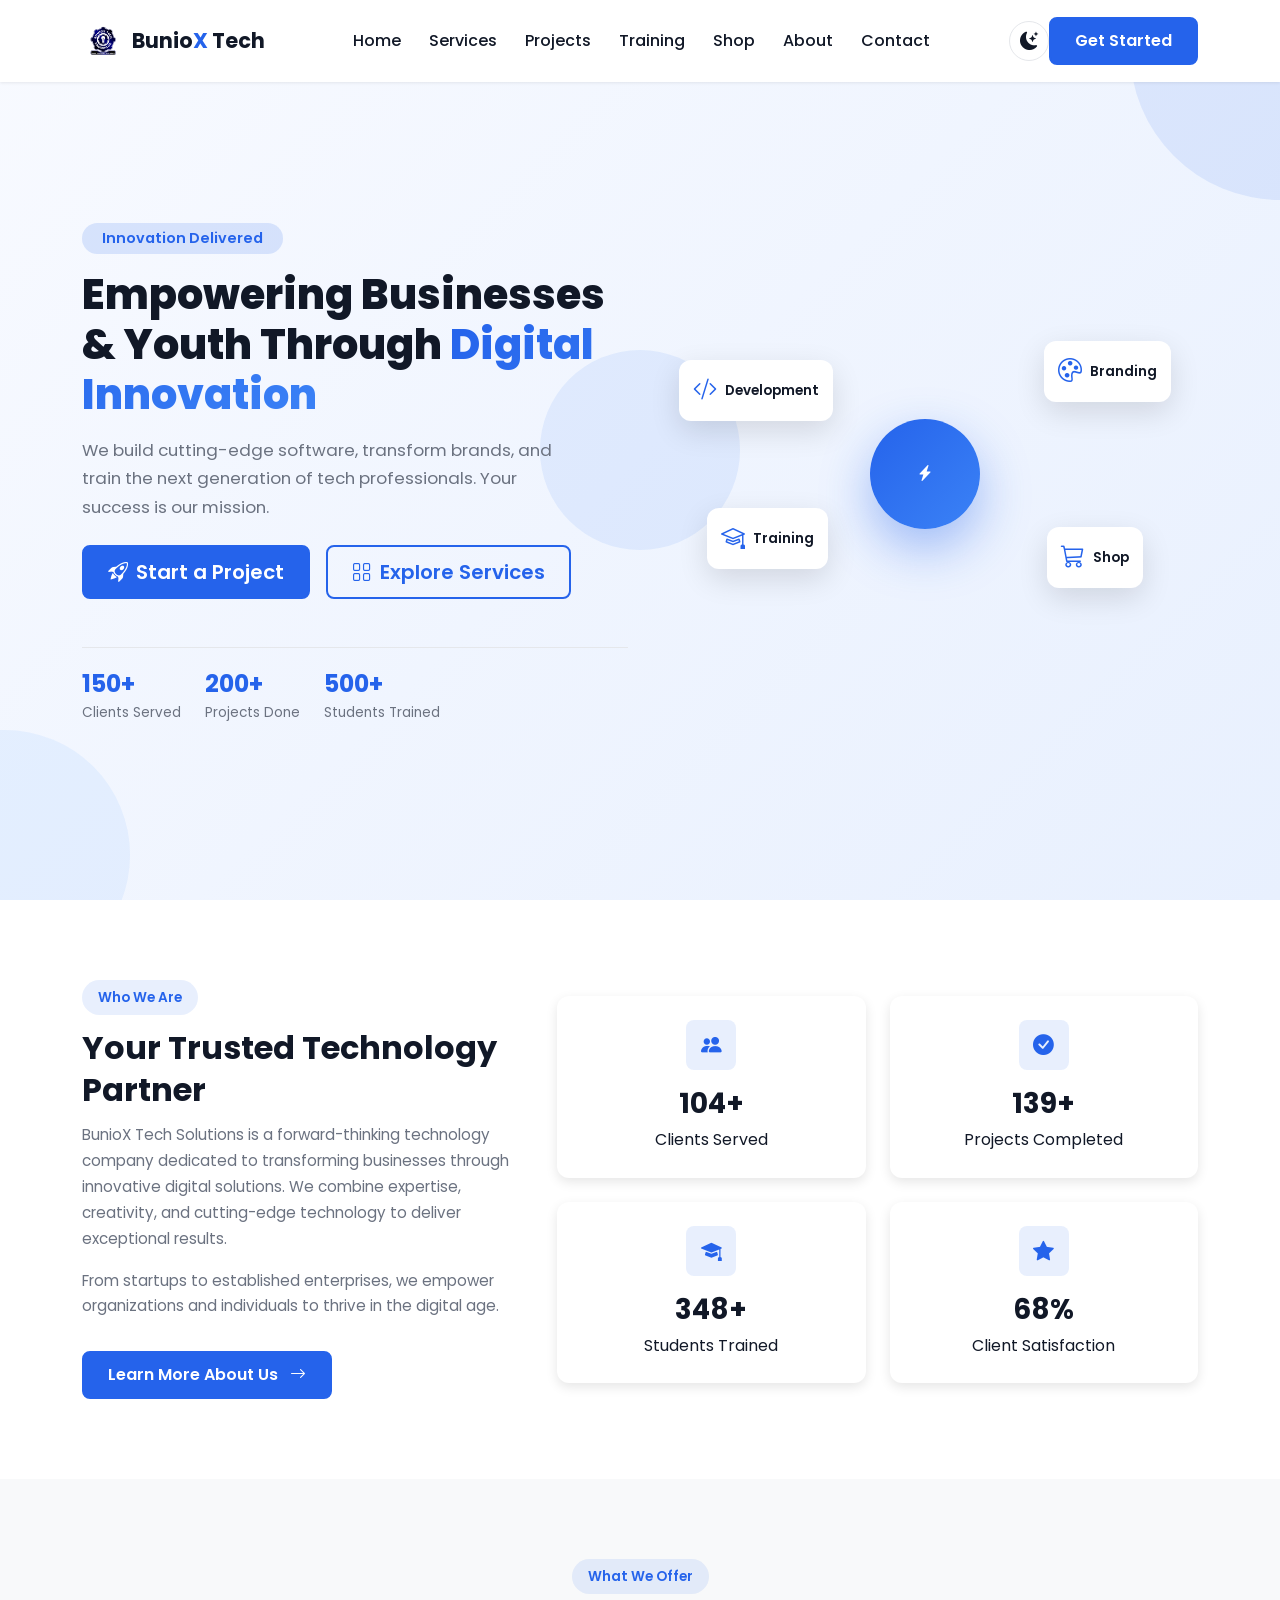
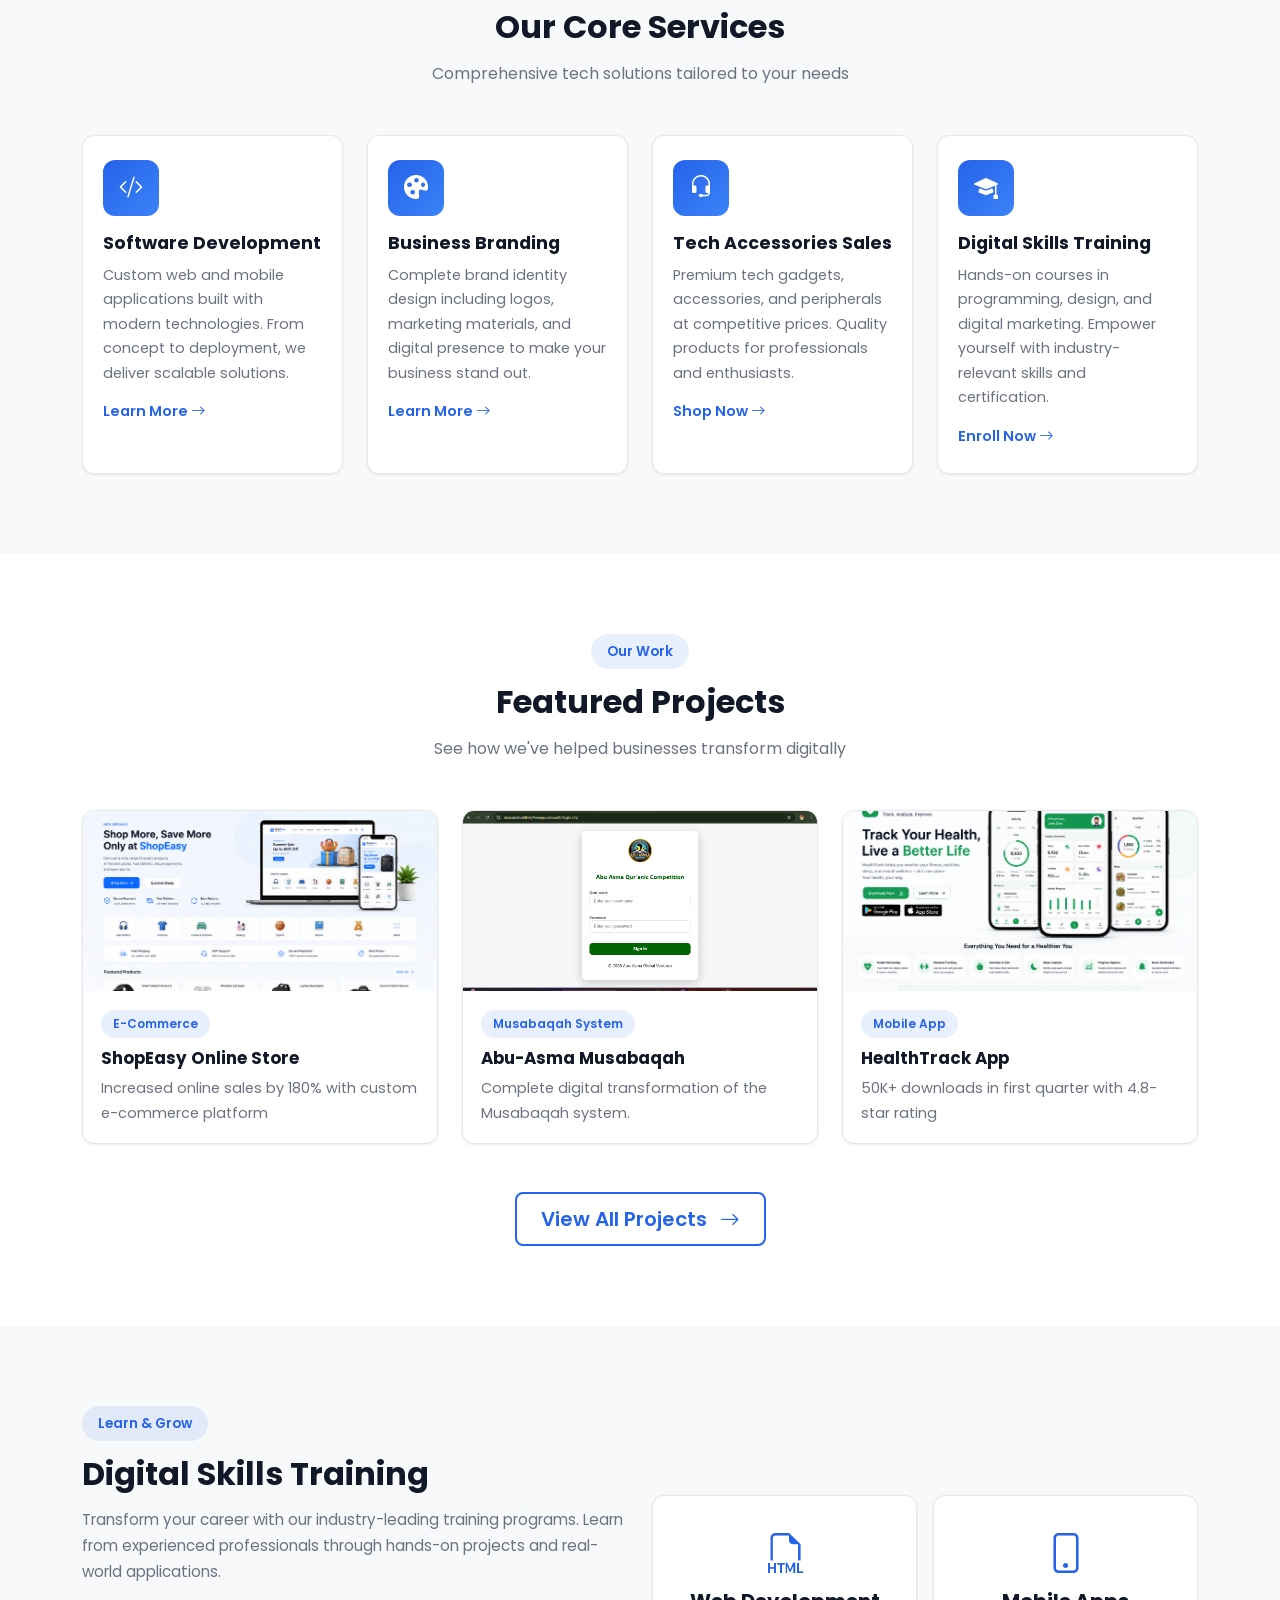
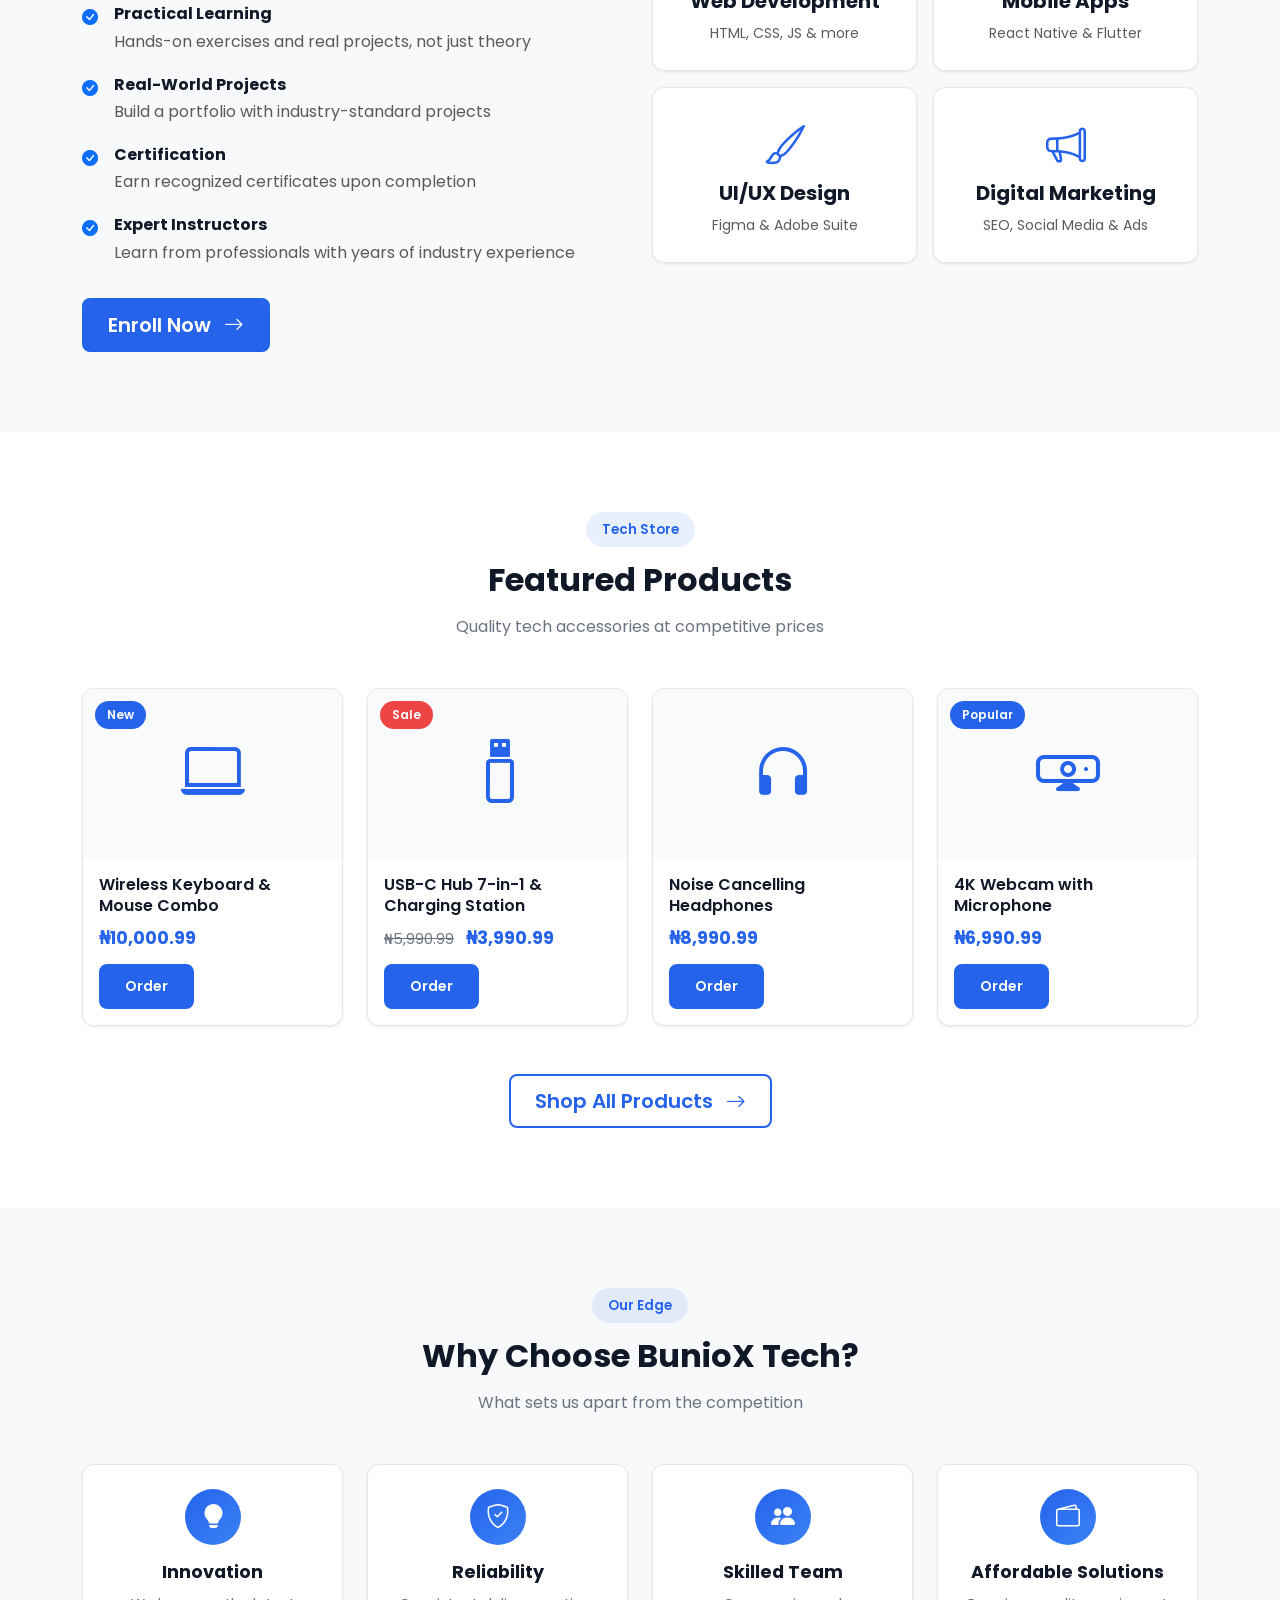
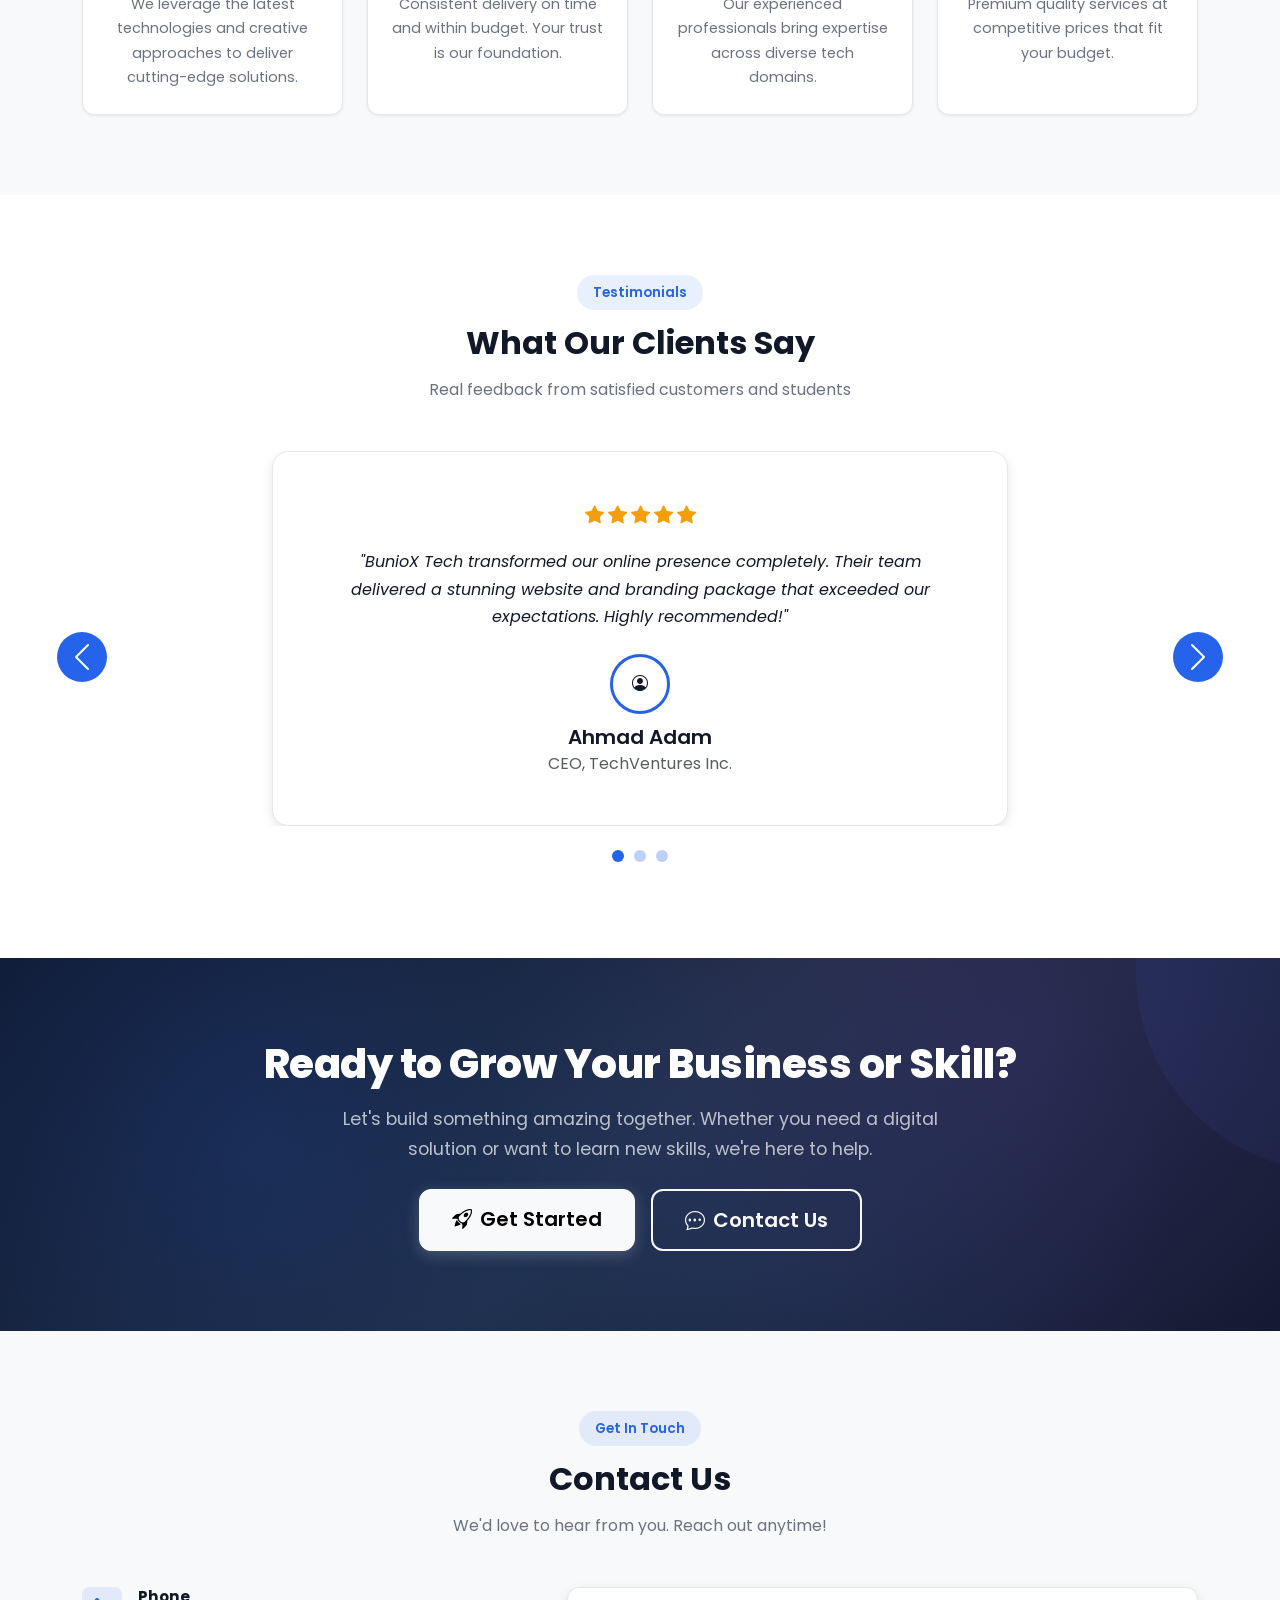
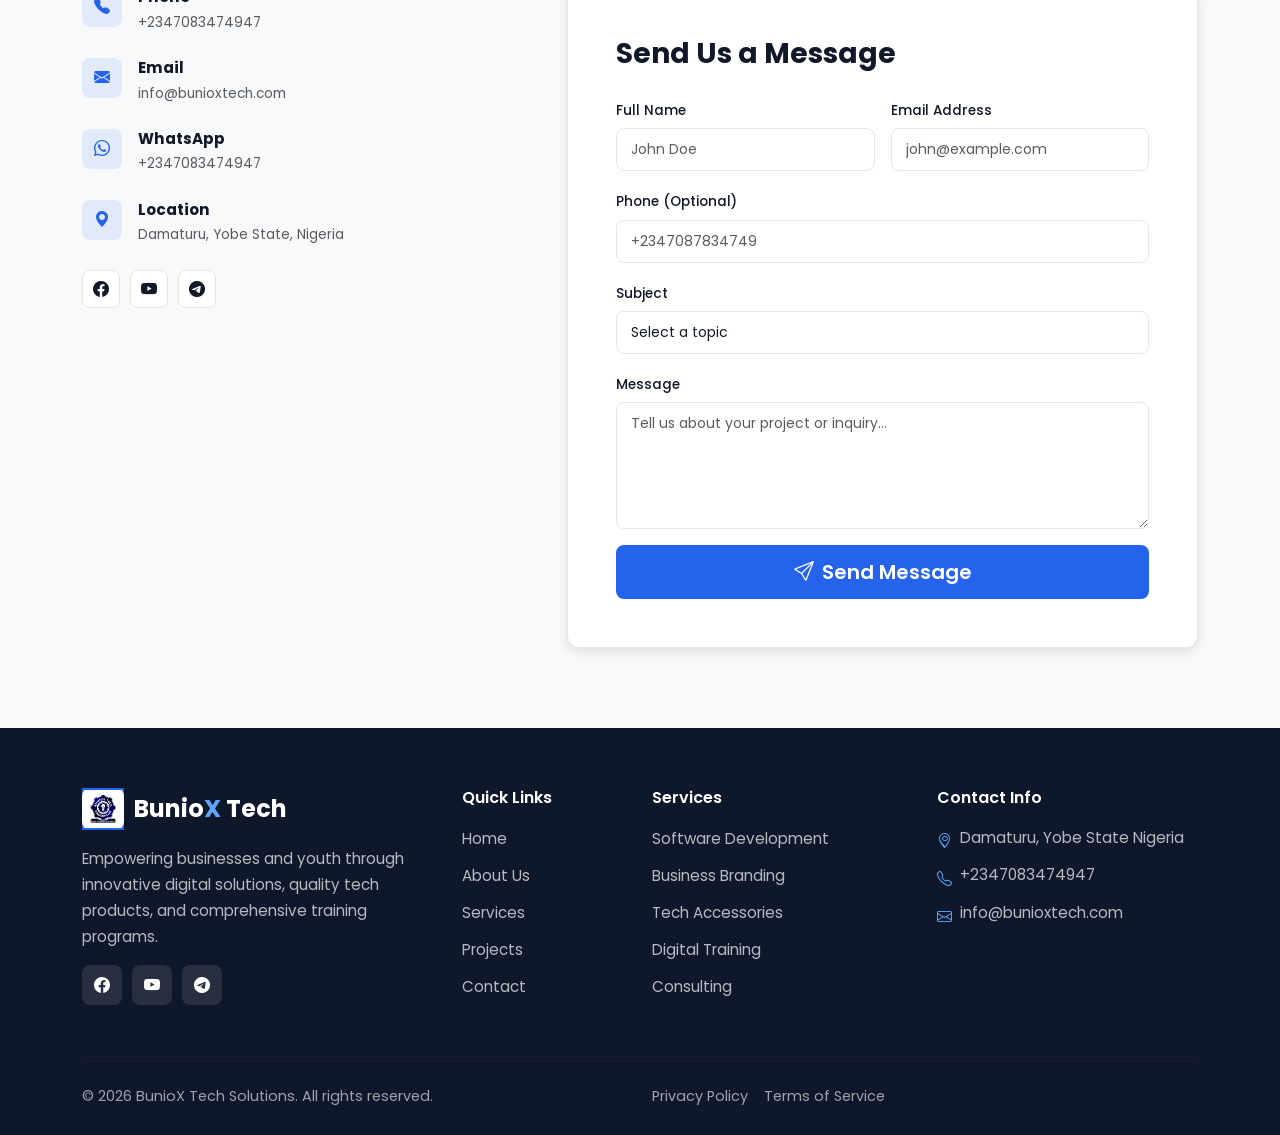
==== commit de82a6de: "added the header logo" ====
--- a/index.html
+++ b/index.html
@@ -7,6 +7,7 @@
     <meta name="keywords" content="tech solutions, software development, digital training, branding, tech accessories">
     <meta name="author" content="BunioX Tech Solutions">
     <title>BunioX Tech Solutions | Digital Innovation & Tech Services</title>
+    <link rel="icon" href="assets/images/logo/BunioX.jpg" type="image/jpeg">
 
     <!-- Google Fonts -->
     <link rel="preconnect" href="https://fonts.googleapis.com">
@@ -628,7 +629,7 @@
                             </div>
                             <div>
                                 <h5 class="mb-1">Email</h5>
-                                <p class="text-muted mb-0">hello@bunioxtech.com</p>
+                                <p class="text-muted mb-0">info@bunioxtech.com</p>
                             </div>
                         </div>
                         <div class="contact-item d-flex mb-4">
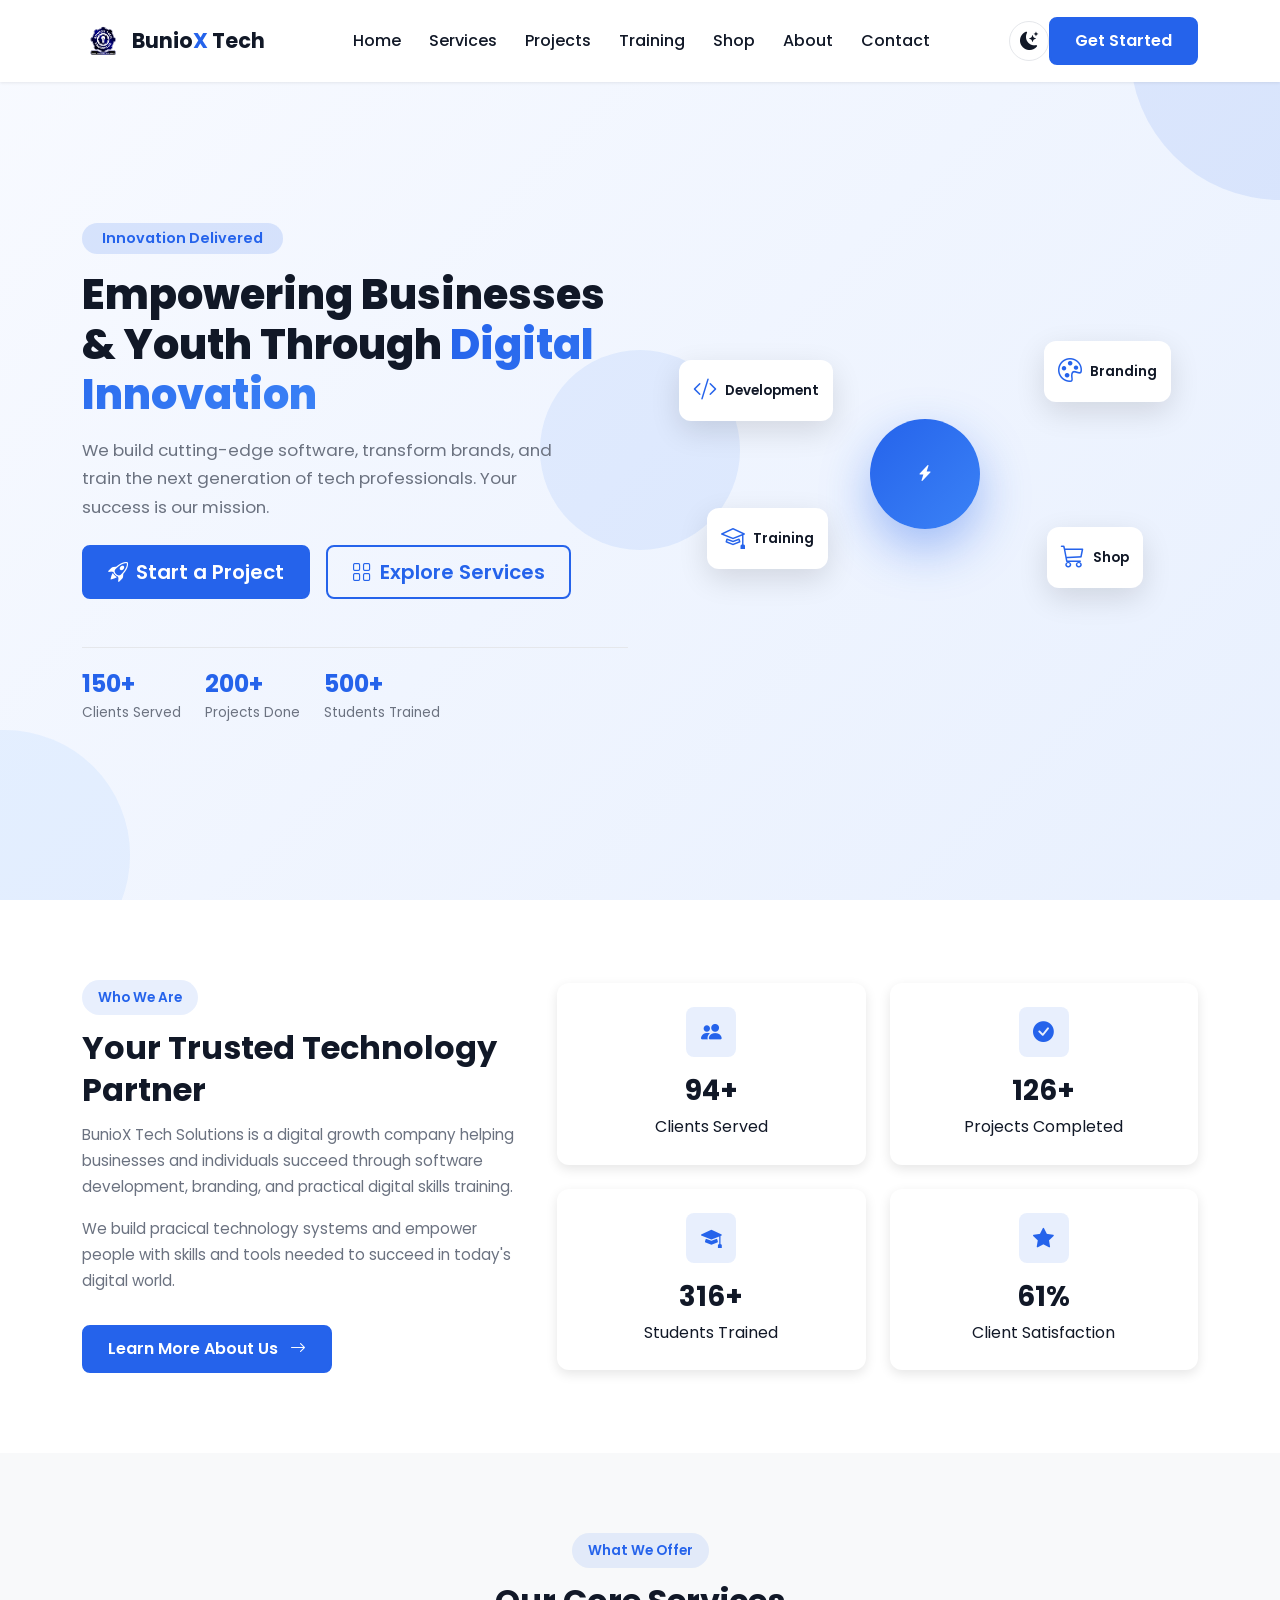
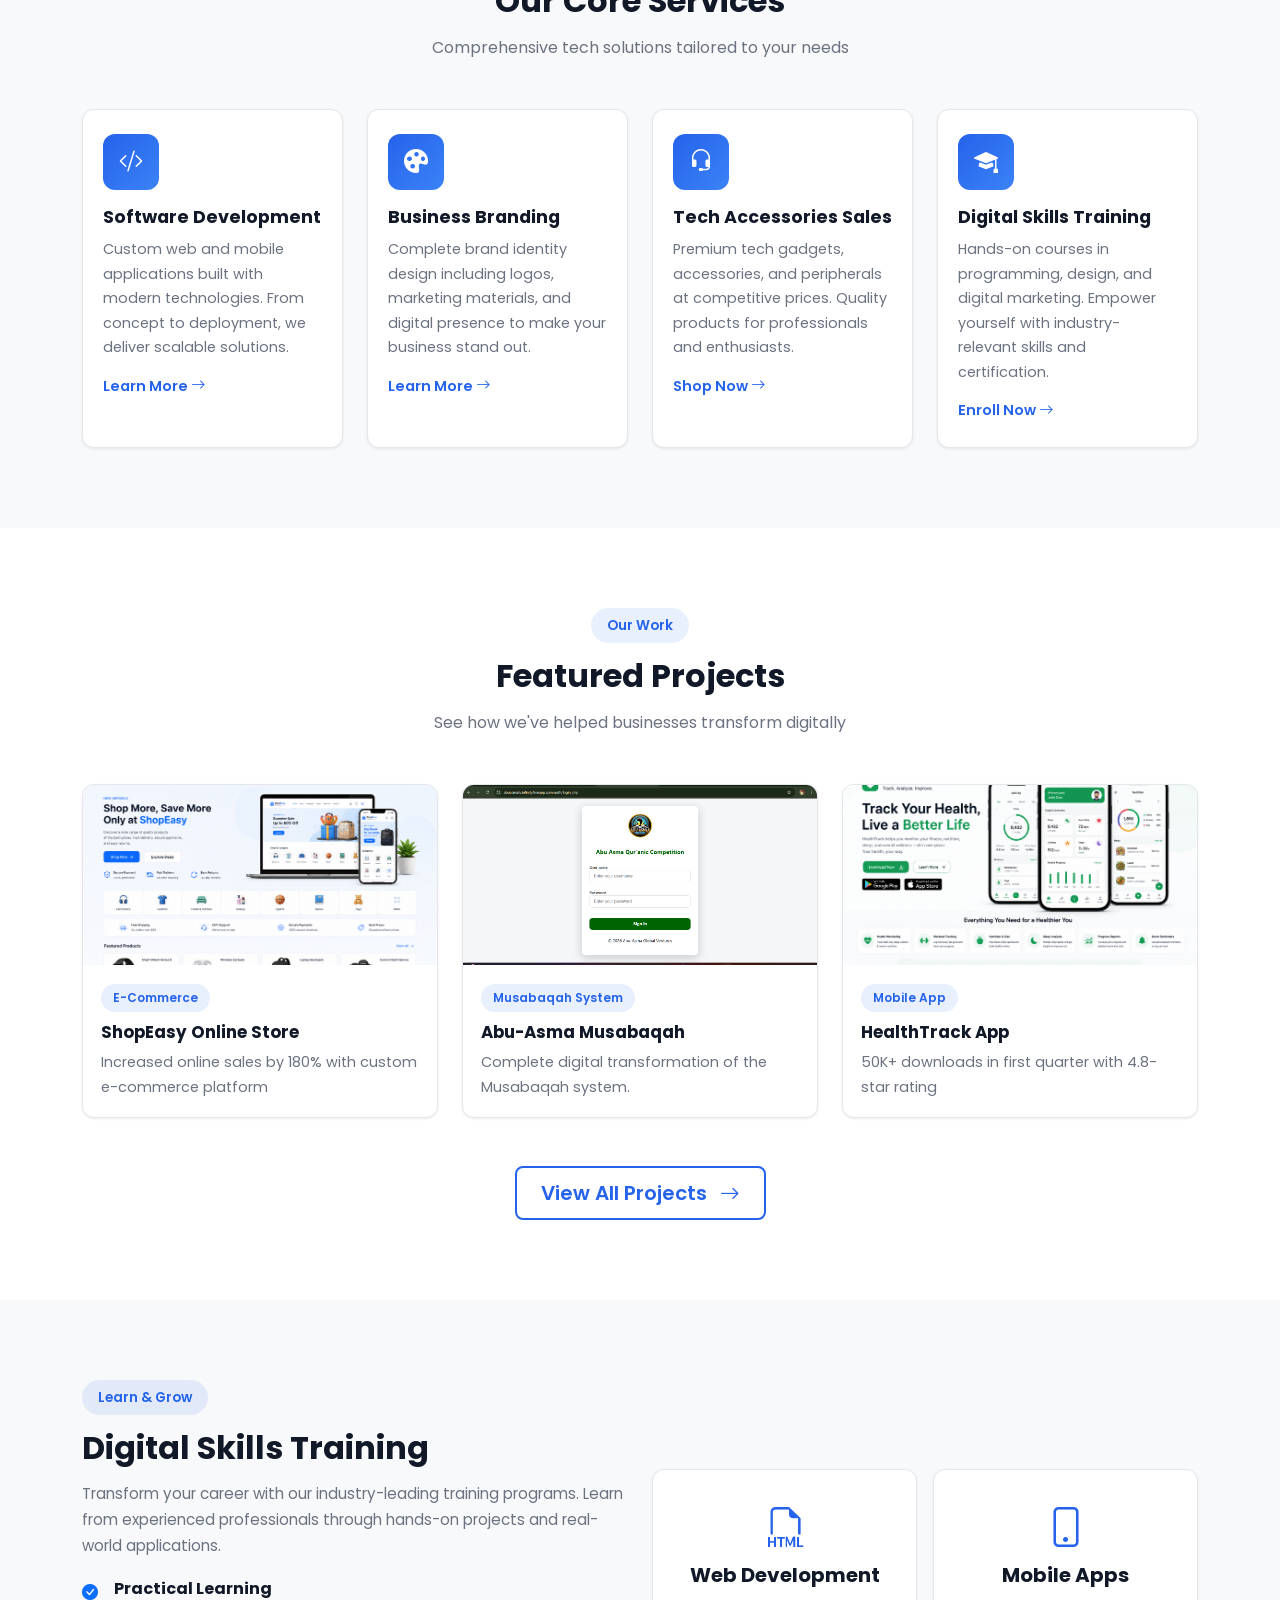
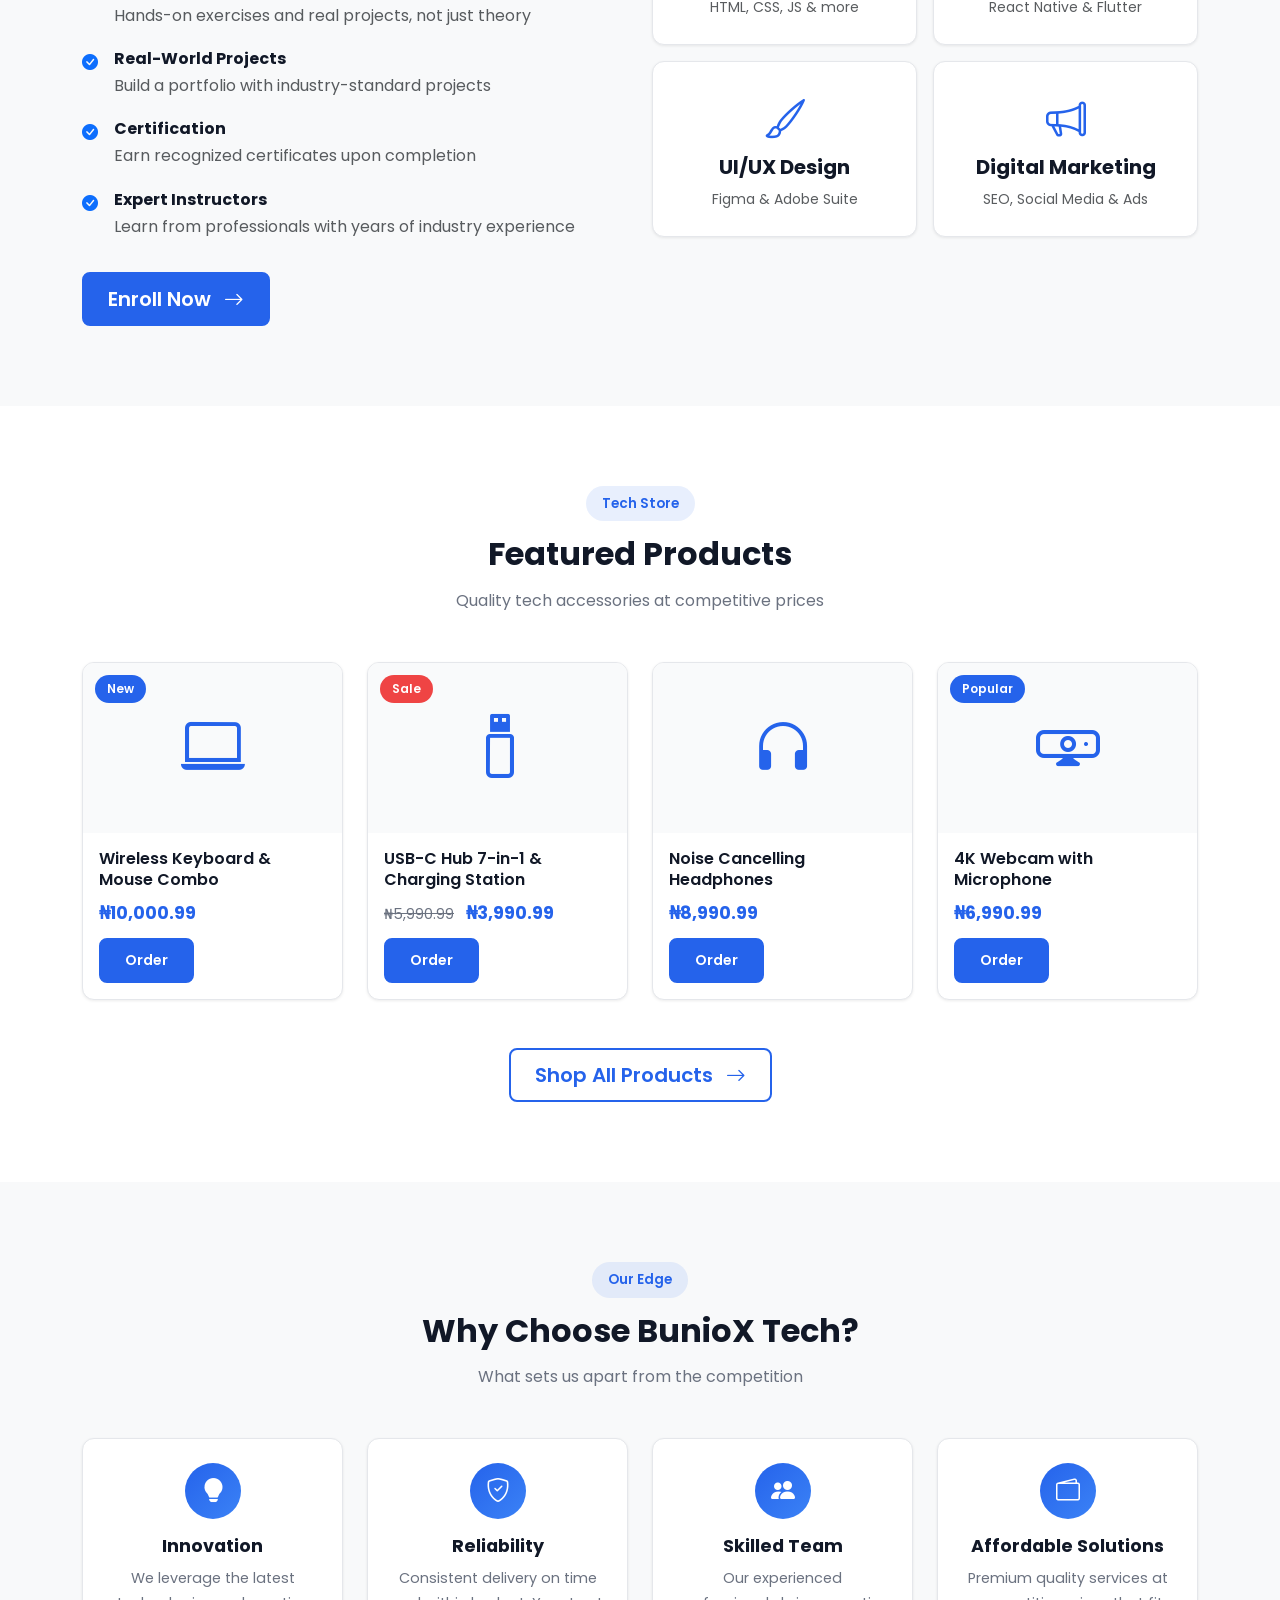
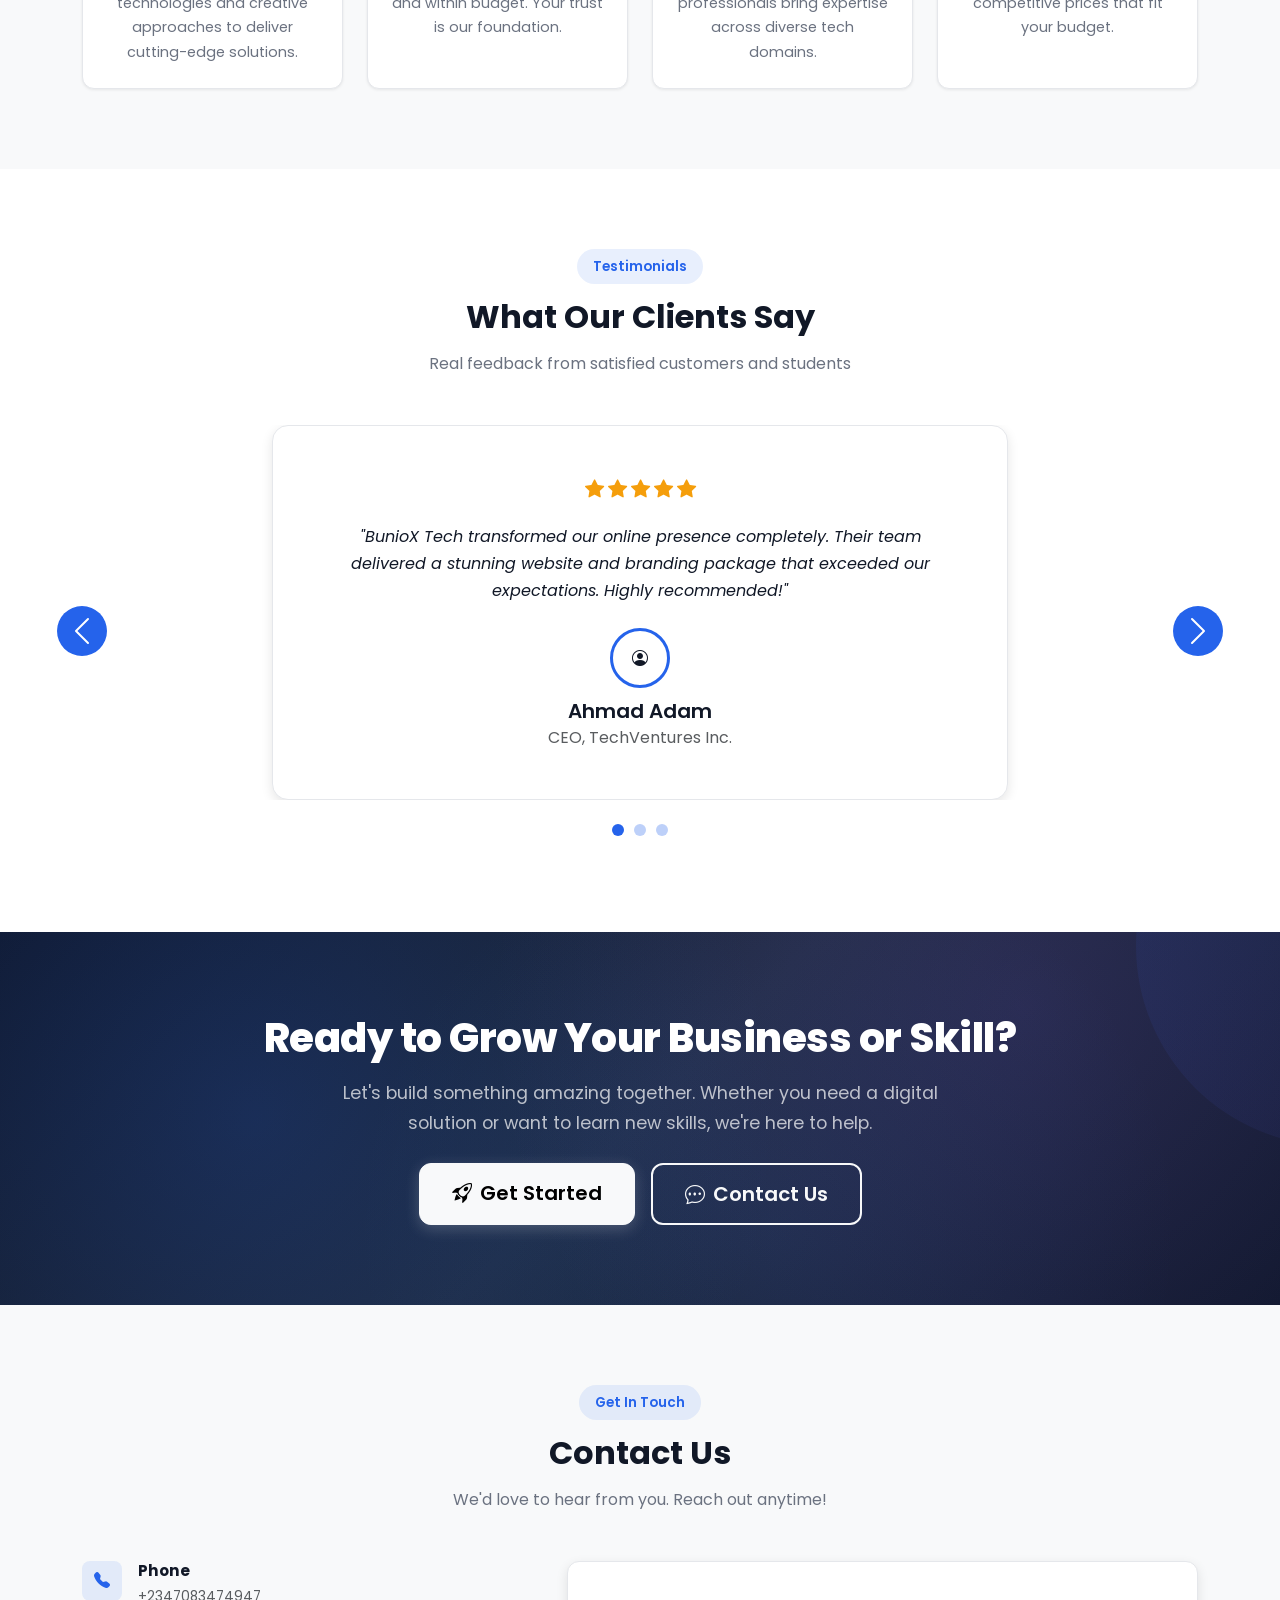
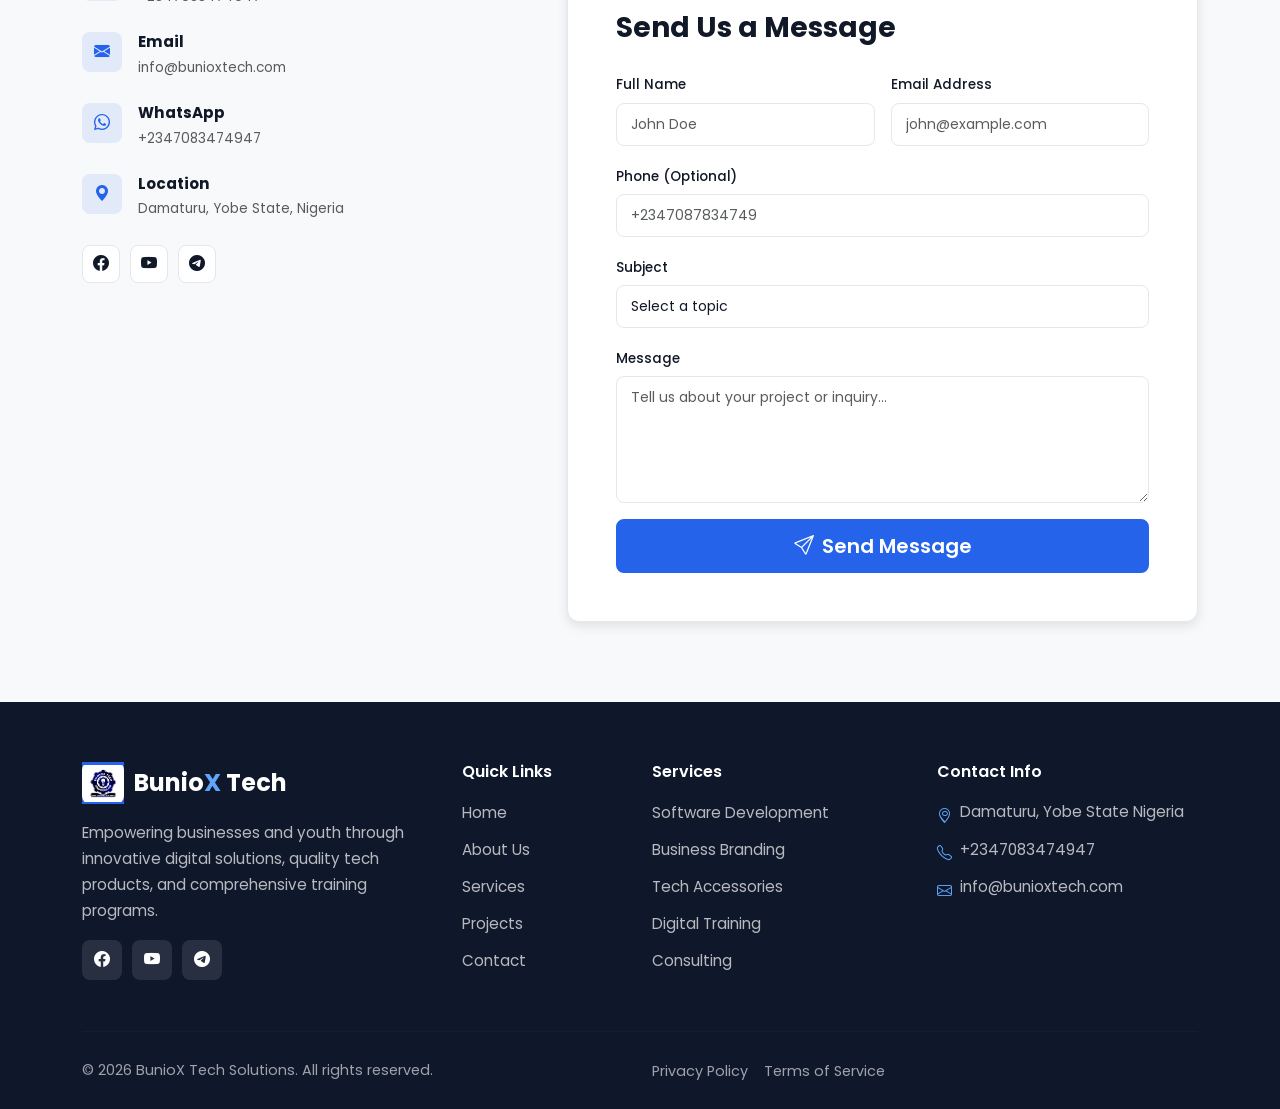
==== commit c9a9d9f7: "update about us page" ====
--- a/index.html
+++ b/index.html
@@ -126,8 +126,8 @@
                 <div class="col-lg-5 mb-4 mb-lg-0" data-aos="fade-up">
                     <span class="section-badge">Who We Are</span>
                     <h2 class="section-title">Your Trusted Technology Partner</h2>
-                    <p class="section-text">BunioX Tech Solutions is a forward-thinking technology company dedicated to transforming businesses through innovative digital solutions. We combine expertise, creativity, and cutting-edge technology to deliver exceptional results.</p>
-                    <p class="section-text">From startups to established enterprises, we empower organizations and individuals to thrive in the digital age.</p>
+                    <p class="section-text">BunioX Tech Solutions is a digital growth company helping businesses and individuals succeed through software development, branding, and practical digital skills training.</p>
+                    <p class="section-text">We build pracical technology systems and empower people with skills and tools needed to succeed in today's digital world.</p>
                     <a href="about.html" class="btn btn-primary-custom mt-3">Learn More About Us <i class="bi bi-arrow-right ms-2"></i></a>
                 </div>
                 <div class="col-lg-7">
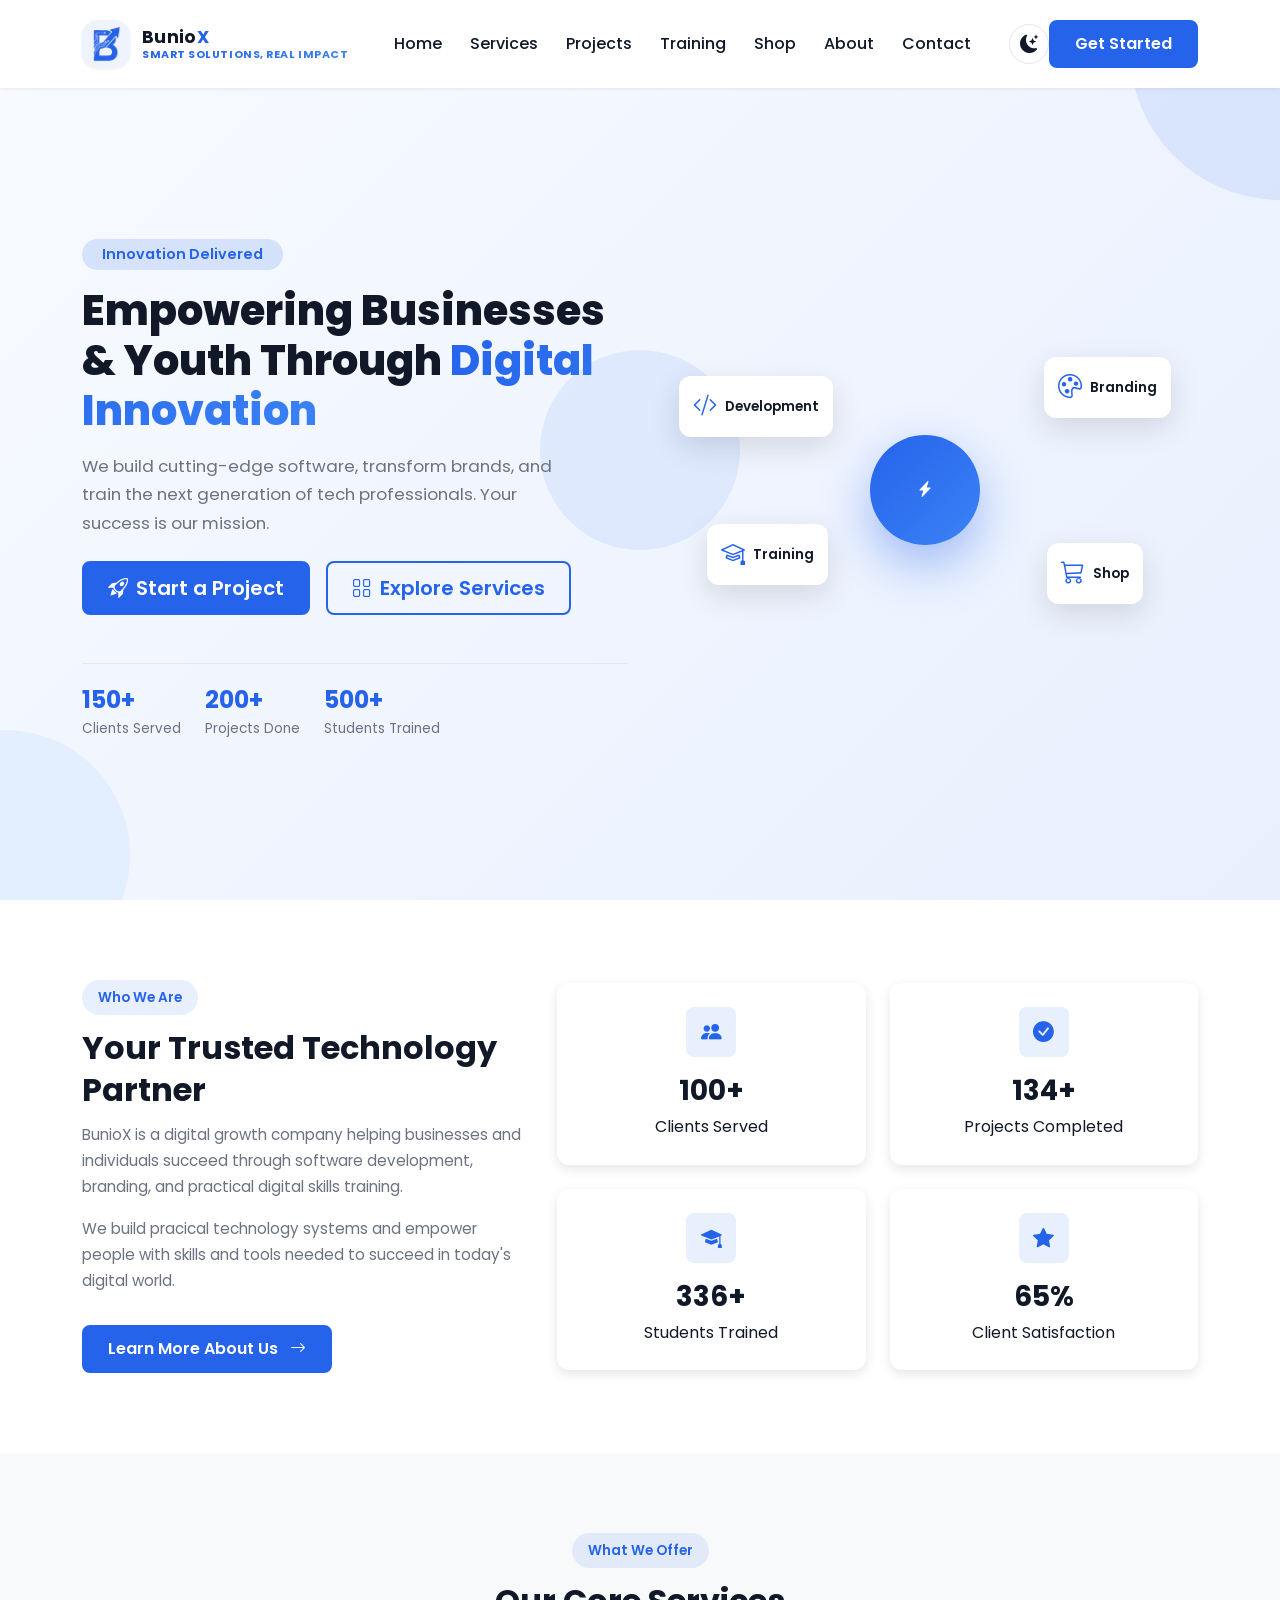
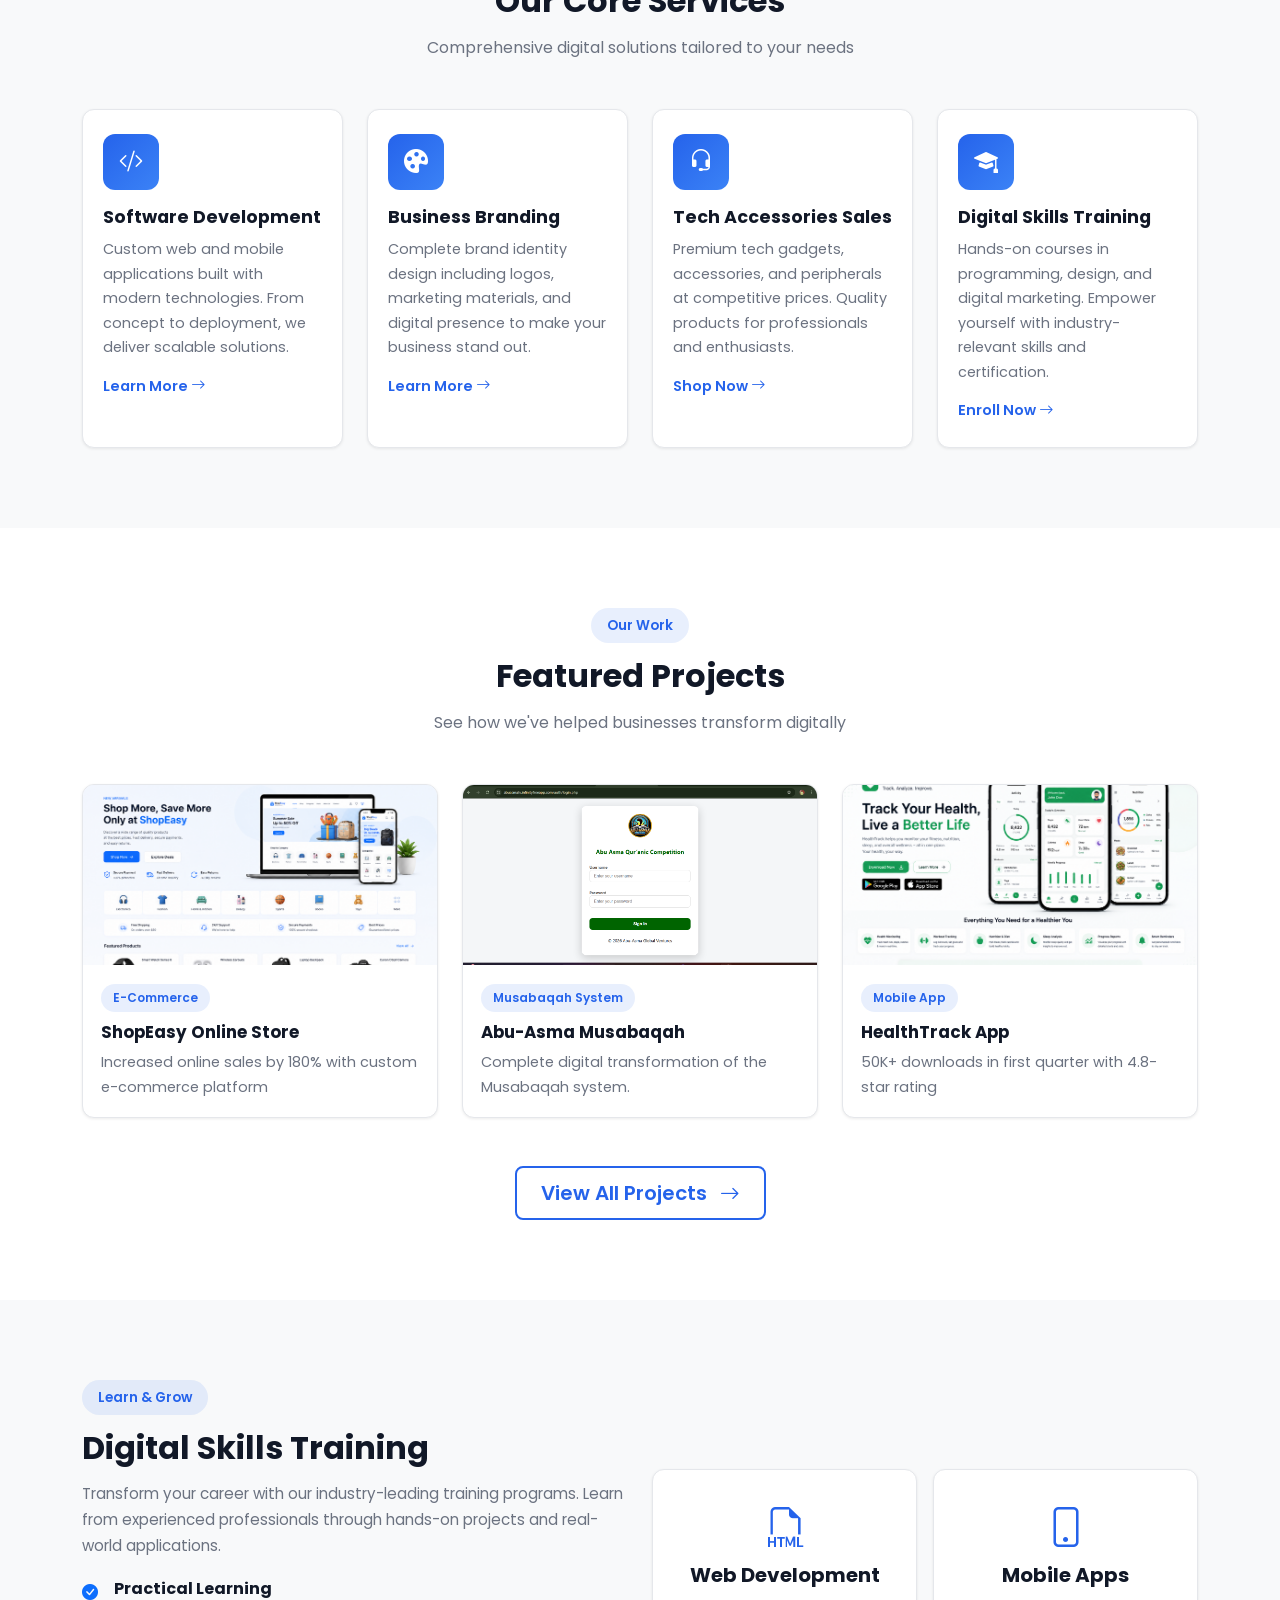
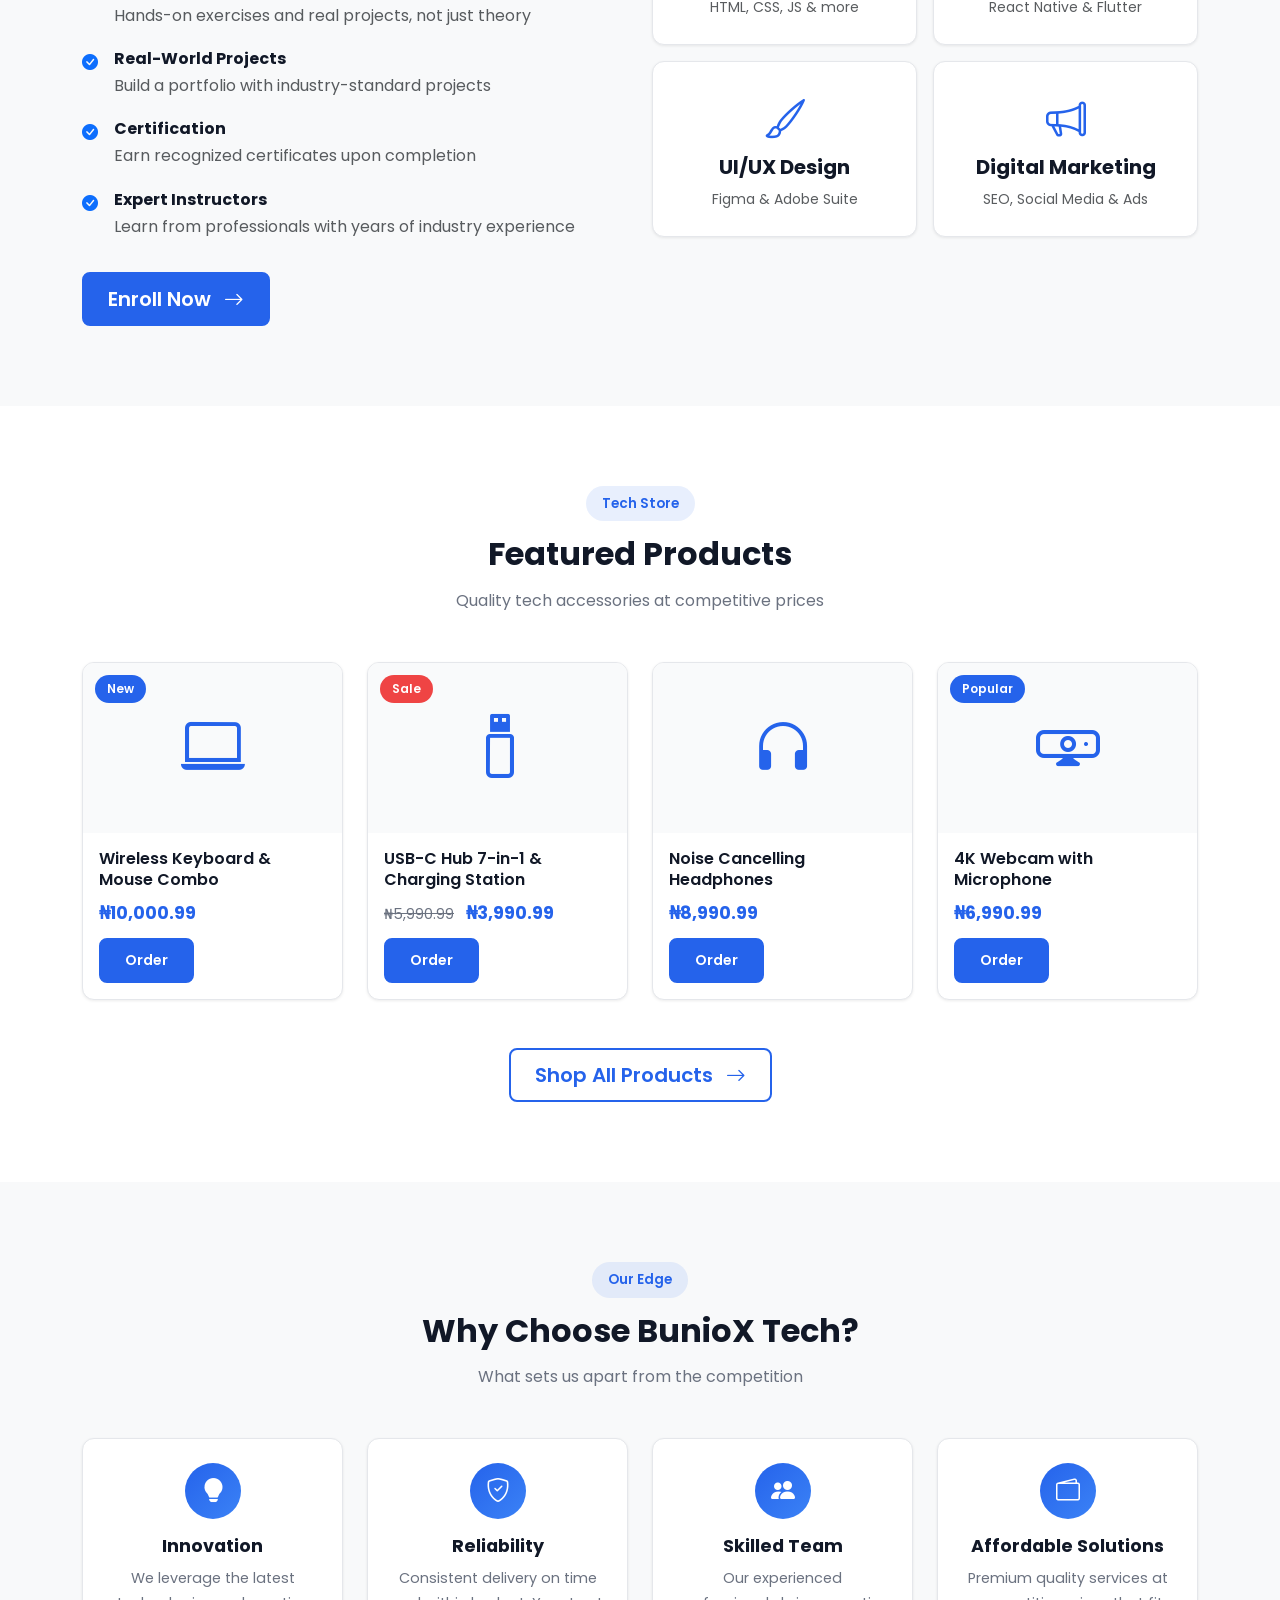
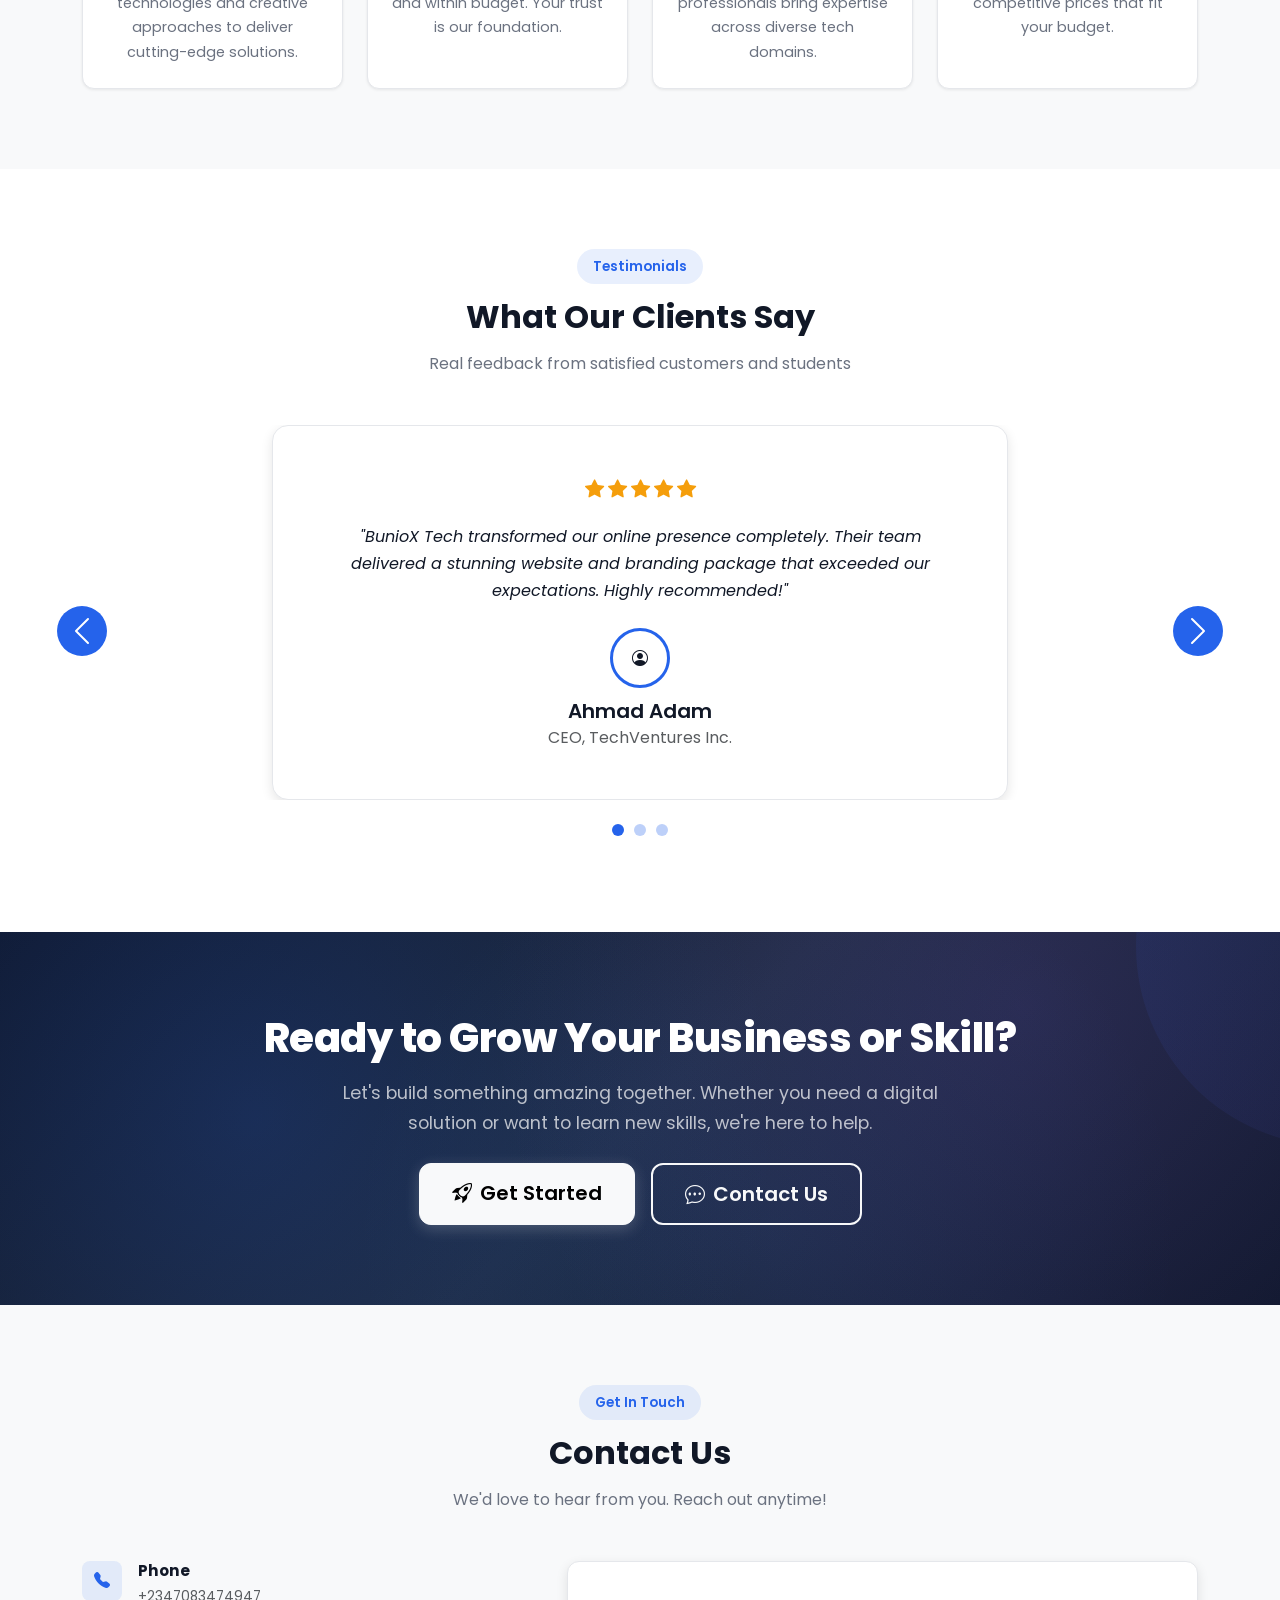
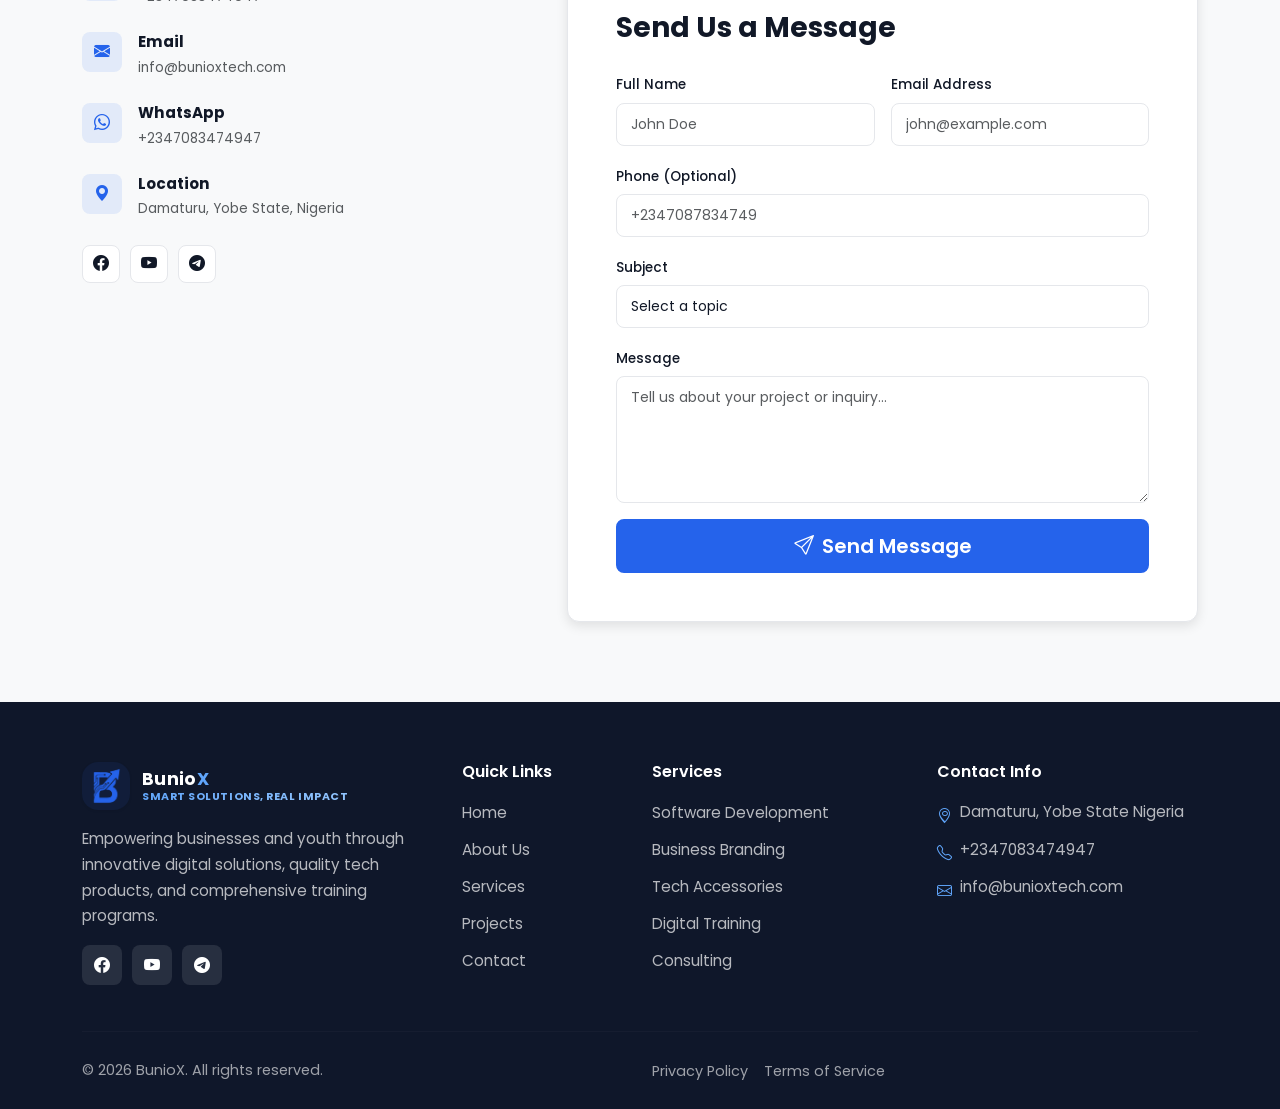
==== commit 5183801c: "update the new logo" ====
--- a/index.html
+++ b/index.html
@@ -3,10 +3,10 @@
 <head>
     <meta charset="UTF-8">
     <meta name="viewport" content="width=device-width, initial-scale=1.0">
-    <meta name="description" content="BunioX Tech Solutions - Empowering Businesses & Youth Through Digital Innovation. Software Development, Branding, Training & More.">
-    <meta name="keywords" content="tech solutions, software development, digital training, branding, tech accessories">
-    <meta name="author" content="BunioX Tech Solutions">
-    <title>BunioX Tech Solutions | Digital Innovation & Tech Services</title>
+    <meta name="description" content="BunioX - Empowering Businesses & Youth Through Digital Innovation. Software Development, Branding, Training & More.">
+    <meta name="keywords" content="software development, digital training, branding, tech accessories">
+    <meta name="author" content="BunioX">
+    <title>BunioX | Digital Innovation & Tech Services</title>
     <link rel="icon" href="assets/images/logo/BunioX.jpg" type="image/jpeg">
 
     <!-- Google Fonts -->
@@ -29,8 +29,13 @@
     <nav class="navbar navbar-expand-lg fixed-top" id="mainNavbar">
         <div class="container">
             <a class="navbar-brand" href="index.html">
-                <img src="assets/images/logo/BunioX.jpg" alt="BunioX Tech Logo" class="brand-logo">
-                <span class="brand-text">Bunio<span class="text-accent">X</span> Tech</span>
+                <span class="brand-icon">
+                    <img src="assets/images/logo/Logo1.png" alt="BunioX Tech Logo" class="brand-logo">
+                </span>
+                <span class="brand-text">
+                    <span class="brand-name">Bunio<span class="text-accent">X</span></span>
+                    <small class="brand-subtitle">Smart Solutions, Real Impact</small>
+                </span>
             </a>
             <button class="night-mode-toggle d-lg-none" aria-label="Toggle night mode">
                 <i class="bi bi-moon-stars-fill"></i>
@@ -64,7 +69,7 @@
             <div class="shape shape-3"></div>
         </div>
         <div class="container">
-            <div class="row align-items-center min-vh-100 pt-5">
+            <div class="row align-items-center min-vh-100">
                 <div class="col-lg-6 hero-content" data-aos="fade-right">
                     <span class="badge badge-hero mb-3">Innovation Delivered</span>
                     <h1 class="hero-title">Empowering Businesses & Youth Through <span class="gradient-text">Digital Innovation</span></h1>
@@ -126,7 +131,7 @@
                 <div class="col-lg-5 mb-4 mb-lg-0" data-aos="fade-up">
                     <span class="section-badge">Who We Are</span>
                     <h2 class="section-title">Your Trusted Technology Partner</h2>
-                    <p class="section-text">BunioX Tech Solutions is a digital growth company helping businesses and individuals succeed through software development, branding, and practical digital skills training.</p>
+                    <p class="section-text">BunioX is a digital growth company helping businesses and individuals succeed through software development, branding, and practical digital skills training.</p>
                     <p class="section-text">We build pracical technology systems and empower people with skills and tools needed to succeed in today's digital world.</p>
                     <a href="about.html" class="btn btn-primary-custom mt-3">Learn More About Us <i class="bi bi-arrow-right ms-2"></i></a>
                 </div>
@@ -180,7 +185,7 @@
             <div class="section-header text-center mb-5" data-aos="fade-up">
                 <span class="section-badge">What We Offer</span>
                 <h2 class="section-title">Our Core Services</h2>
-                <p class="section-subtitle">Comprehensive tech solutions tailored to your needs</p>
+                <p class="section-subtitle">Comprehensive digital solutions tailored to your needs</p>
             </div>
             <div class="row g-4">
                 <div class="col-lg-3 col-md-6" data-aos="fade-up" data-aos-delay="100">
@@ -714,7 +719,7 @@
                     <i class="bi bi-check-lg fs-4"></i>
                 </div>
                 <h4 class="mb-2">Message Sent</h4>
-                <p class="text-muted mb-0">Thank you for reaching out to BunioX Tech Solutions — we will get back to you soon.</p>
+                <p class="text-muted mb-0">Thank you for reaching out to BunioX — we will get back to you soon.</p>
             </div>
         </div>
     </div>
@@ -725,8 +730,13 @@
             <div class="row g-4">
                 <div class="col-lg-4 col-md-6">
                     <div class="footer-brand mb-3">
-                        <span class="brand-icon"><img src="assets/images/logo/BunioX.jpg" alt="BunioX Tech Logo" class="brand-logo"></span>
-                        <span class="brand-text">Bunio<span class="text-accent">X</span> Tech</span>
+                        <span class="brand-icon">
+                            <img src="assets/images/logo/Logo1.png" alt="BunioX Tech Logo" class="brand-logo">
+                        </span>
+                        <span class="brand-text">
+                            <span class="brand-name">Bunio<span class="text-accent">X</span></span>
+                            <small class="brand-subtitle">Smart Solutions, Real Impact</small>
+                        </span>
                     </div>
                     <p class="footer-text">Empowering businesses and youth through innovative digital solutions, quality tech products, and comprehensive training programs.</p>
                     <div class="footer-social mt-3">
@@ -776,7 +786,7 @@
             <hr class="footer-divider">
             <div class="row align-items-center">
                 <div class="col-md-6">
-                    <p class="footer-copyright mb-0">&copy; 2026 BunioX Tech Solutions. All rights reserved.</p>
+                    <p class="footer-copyright mb-0">&copy; 2026 BunioX. All rights reserved.</p>
                 </div>
                 <div class="col-md-6 text-md-end">
                     <ul class="footer-bottom-links list-inline mb-0">
--- a/assets/css/style.css
+++ b/assets/css/style.css
@@ -1,5 +1,5 @@
 /* ============================================
-   BunioX Tech Solutions - Custom Stylesheet
+   BunioX - Custom Stylesheet
    Professional SaaS Tech Company Website
    ============================================ */
 
@@ -684,17 +684,50 @@
 .navbar-brand {
     display: flex;
     align-items: center;
-    gap: 8px;
+    gap: 12px;
     font-weight: 700;
-    font-size: 1.3rem;
     color: var(--text-dark) !important;
 }
 
+.navbar-brand .brand-icon {
+    width: 48px;
+    height: 48px;
+    display: inline-flex;
+    align-items: center;
+    justify-content: center;
+    background: rgba(37, 99, 235, 0.08);
+    border-radius: 16px;
+    box-shadow: var(--shadow-sm);
+    overflow: hidden;
+}
+
 .brand-logo {
-    width: 42px;
-    height: 42px;
-    object-fit: contain;
-    border-radius: var(--radius-sm);
+    width: 100%;
+    height: 100%;
+    object-fit: cover;
+}
+
+.navbar-brand .brand-text {
+    display: flex;
+    flex-direction: column;
+    line-height: 1.05;
+}
+
+.navbar-brand .brand-name {
+    font-size: 1.08rem;
+    letter-spacing: 0.02em;
+}
+
+.navbar-brand .brand-subtitle {
+    background: linear-gradient(135deg, var(--primary), var(--primary-light));
+    -webkit-background-clip: text;
+    -webkit-text-fill-color: transparent;
+    background-clip: text;
+    font-size: 0.68rem;
+    font-weight: 700;
+    letter-spacing: 0.05em;
+    text-transform: uppercase;
+    margin-top: 3px;
 }
 
 .brand-text .text-accent {
@@ -755,6 +788,16 @@
     align-items: center;
     width: 100%;
     max-width: 100vw;
+}
+
+.hero-section .row {
+    padding-top: 60px;
+}
+
+@media (min-width: 992px) {
+    .hero-section .row {
+        padding-top: 80px;
+    }
 }
 
 .hero-bg-shapes {
@@ -1480,14 +1523,44 @@
 .footer-brand {
     display: flex;
     align-items: center;
-    gap: 10px;
+    gap: 12px;
     font-weight: 700;
-    font-size: 1.5rem;
     color: #fff;
 }
 
 .footer-brand .brand-icon {
-    background: var(--primary);
+    width: 48px;
+    height: 48px;
+    display: inline-flex;
+    align-items: center;
+    justify-content: center;
+    background: rgba(37, 99, 235, 0.08);
+    border-radius: 16px;
+    box-shadow: var(--shadow-sm);
+    overflow: hidden;
+}
+
+.footer-brand .brand-text {
+    display: flex;
+    flex-direction: column;
+    line-height: 1.05;
+}
+
+.footer-brand .brand-name {
+    font-size: 1.08rem;
+    letter-spacing: 0.02em;
+}
+
+.footer-brand .brand-subtitle {
+    background: linear-gradient(135deg, #60A5FA, #93C5FD);
+    -webkit-background-clip: text;
+    -webkit-text-fill-color: transparent;
+    background-clip: text;
+    font-size: 0.68rem;
+    font-weight: 700;
+    letter-spacing: 0.05em;
+    text-transform: uppercase;
+    margin-top: 3px;
 }
 
 .footer-brand .text-accent {
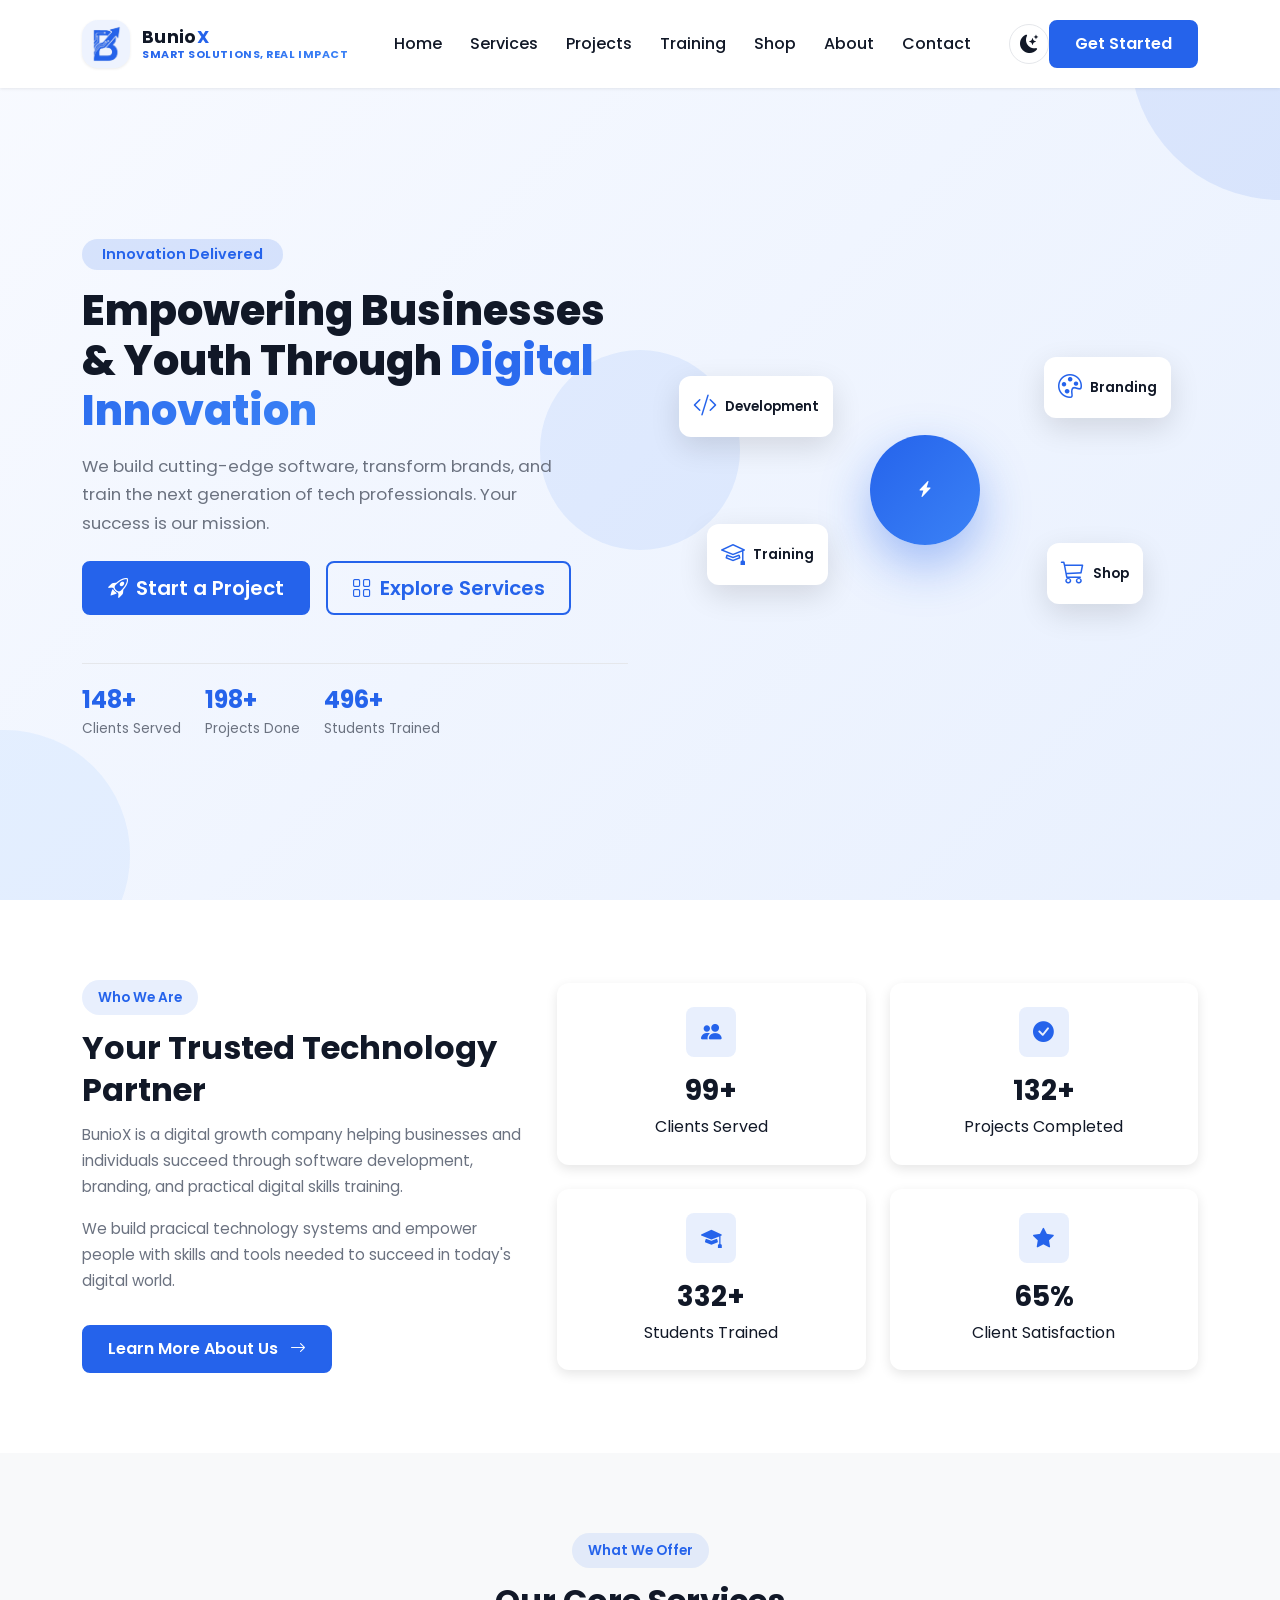
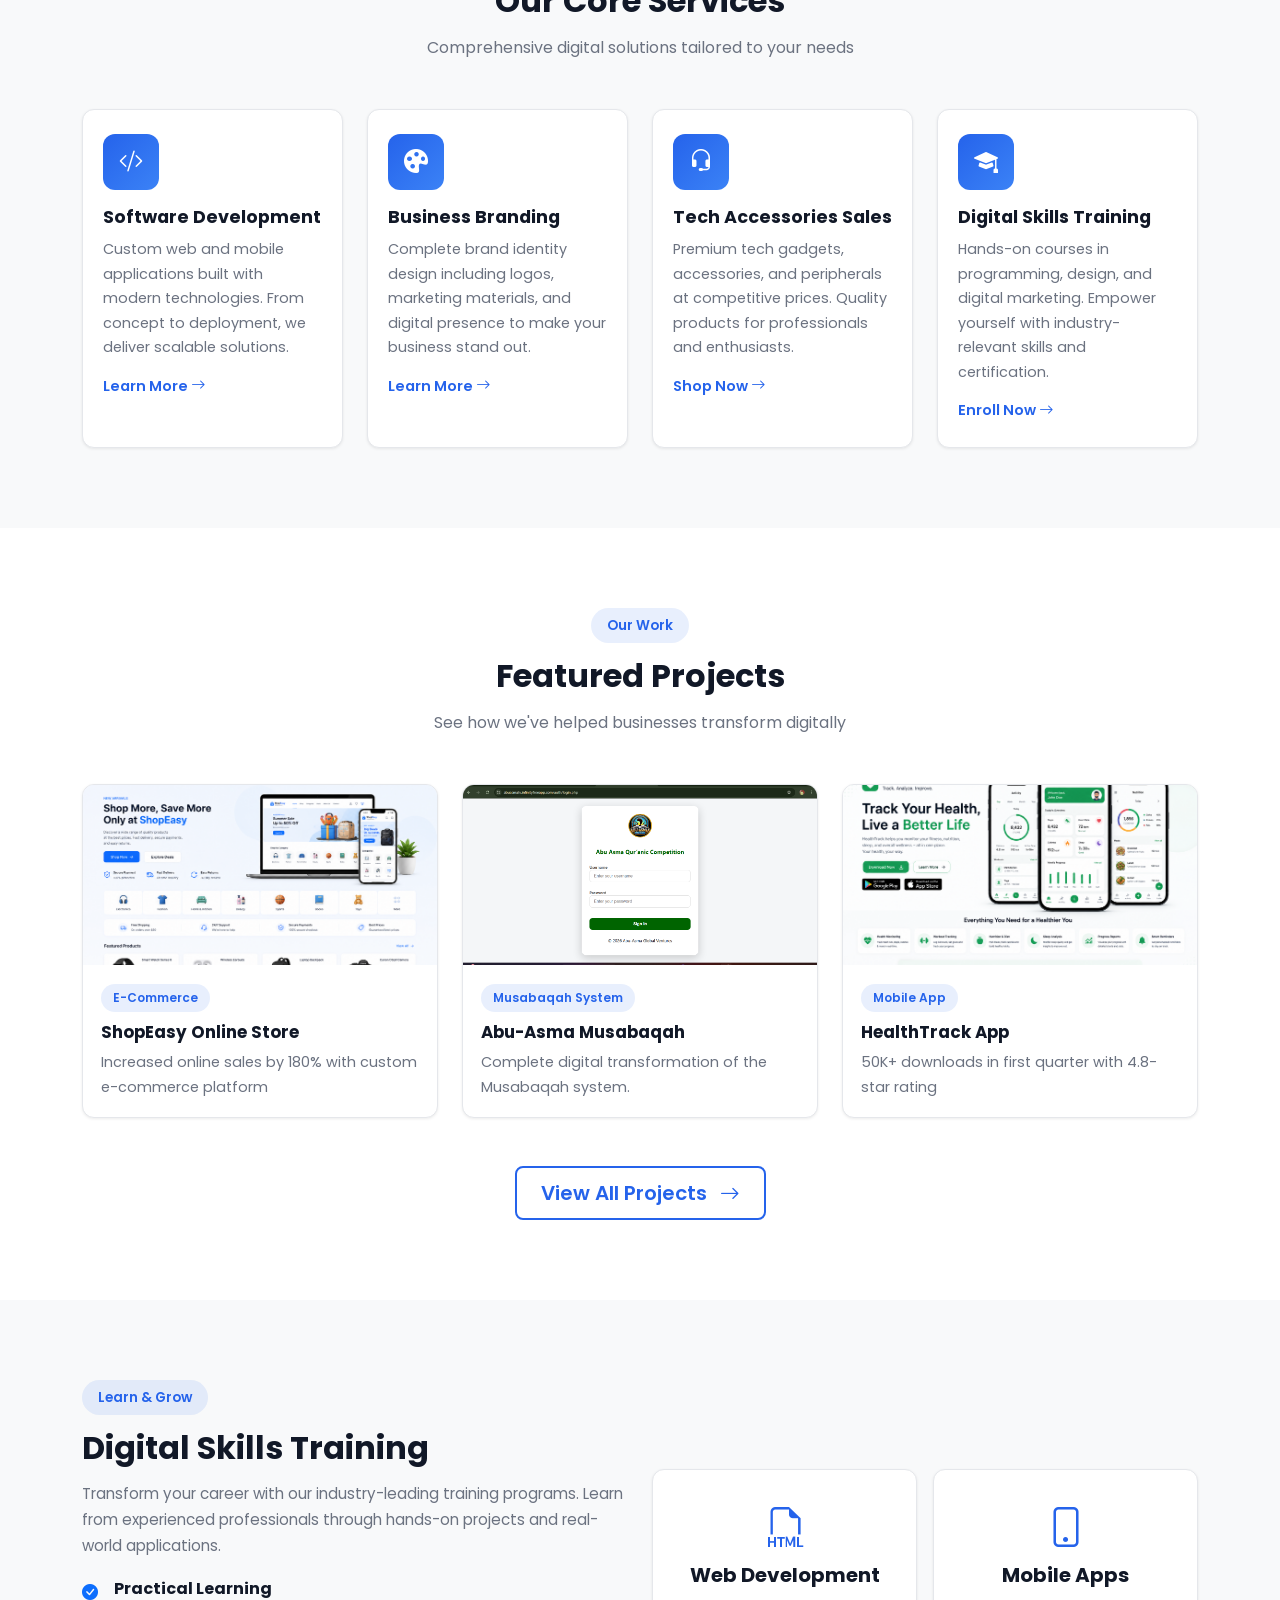
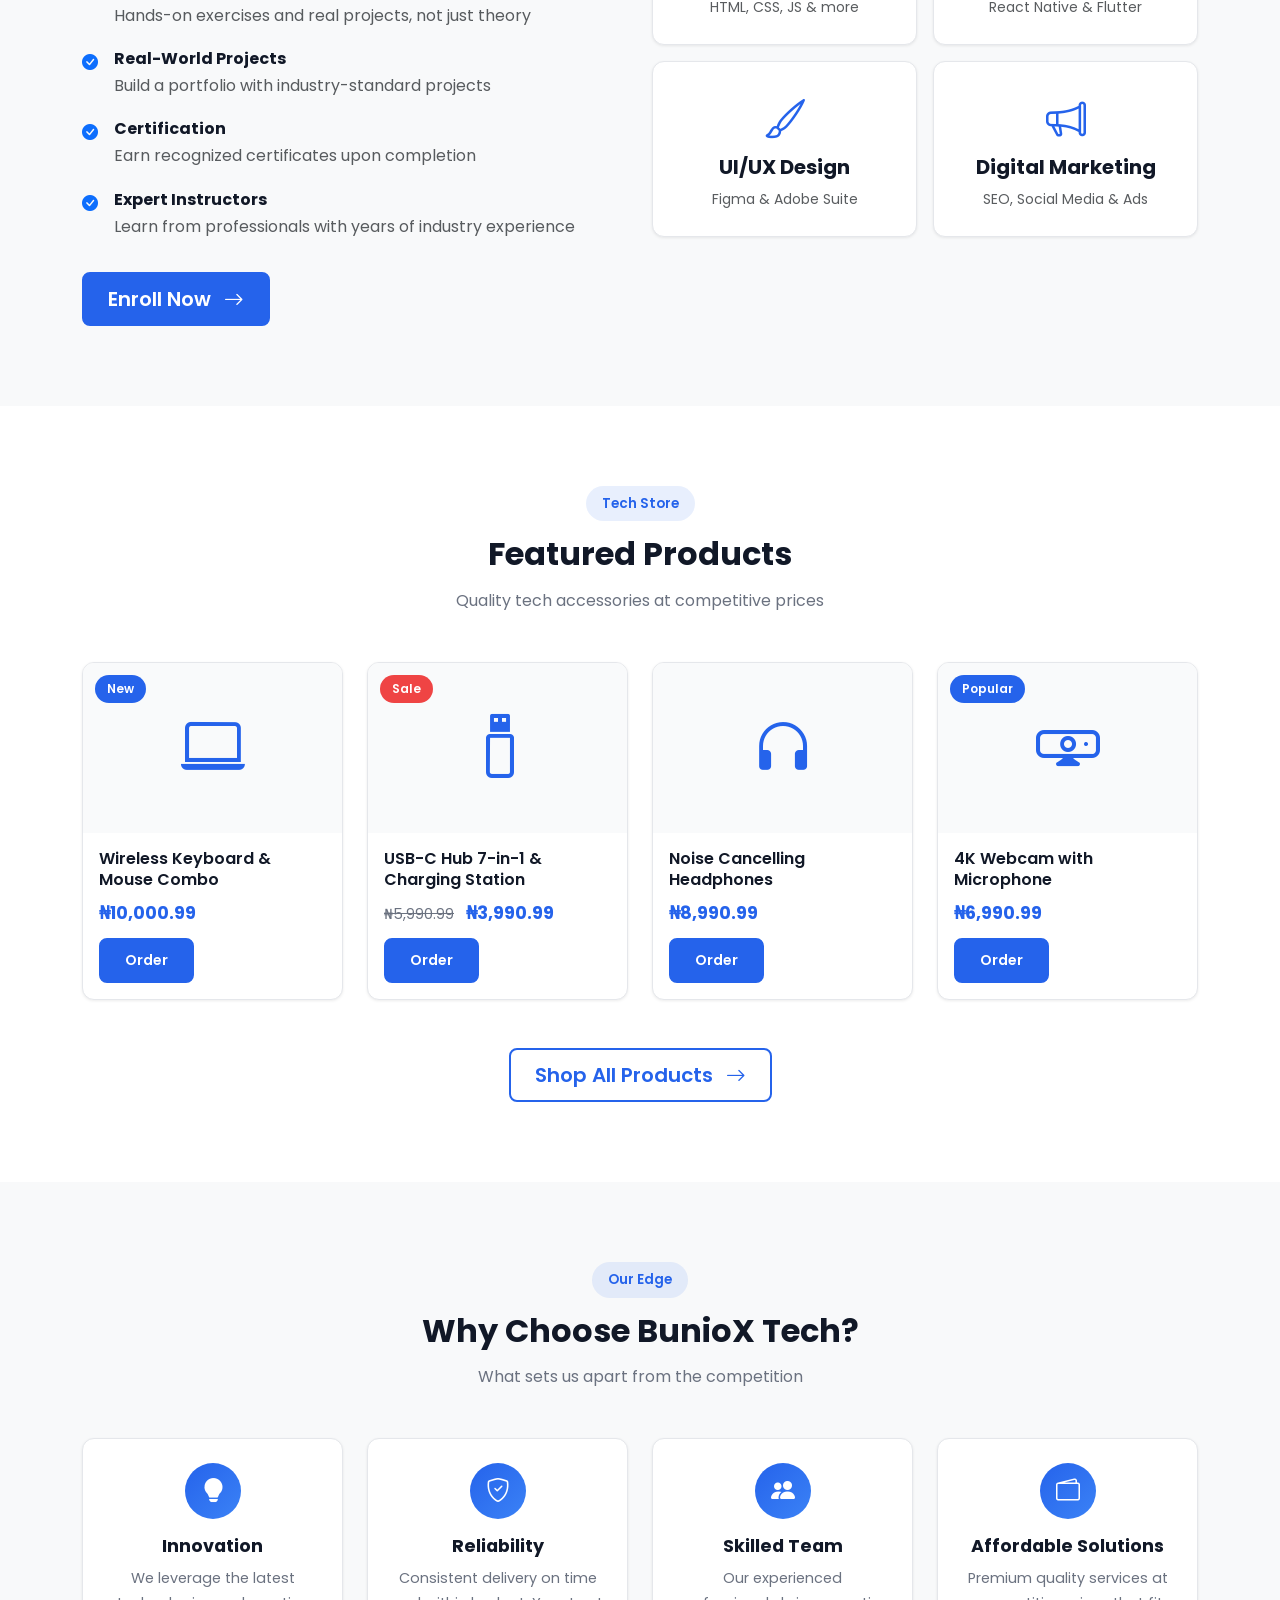
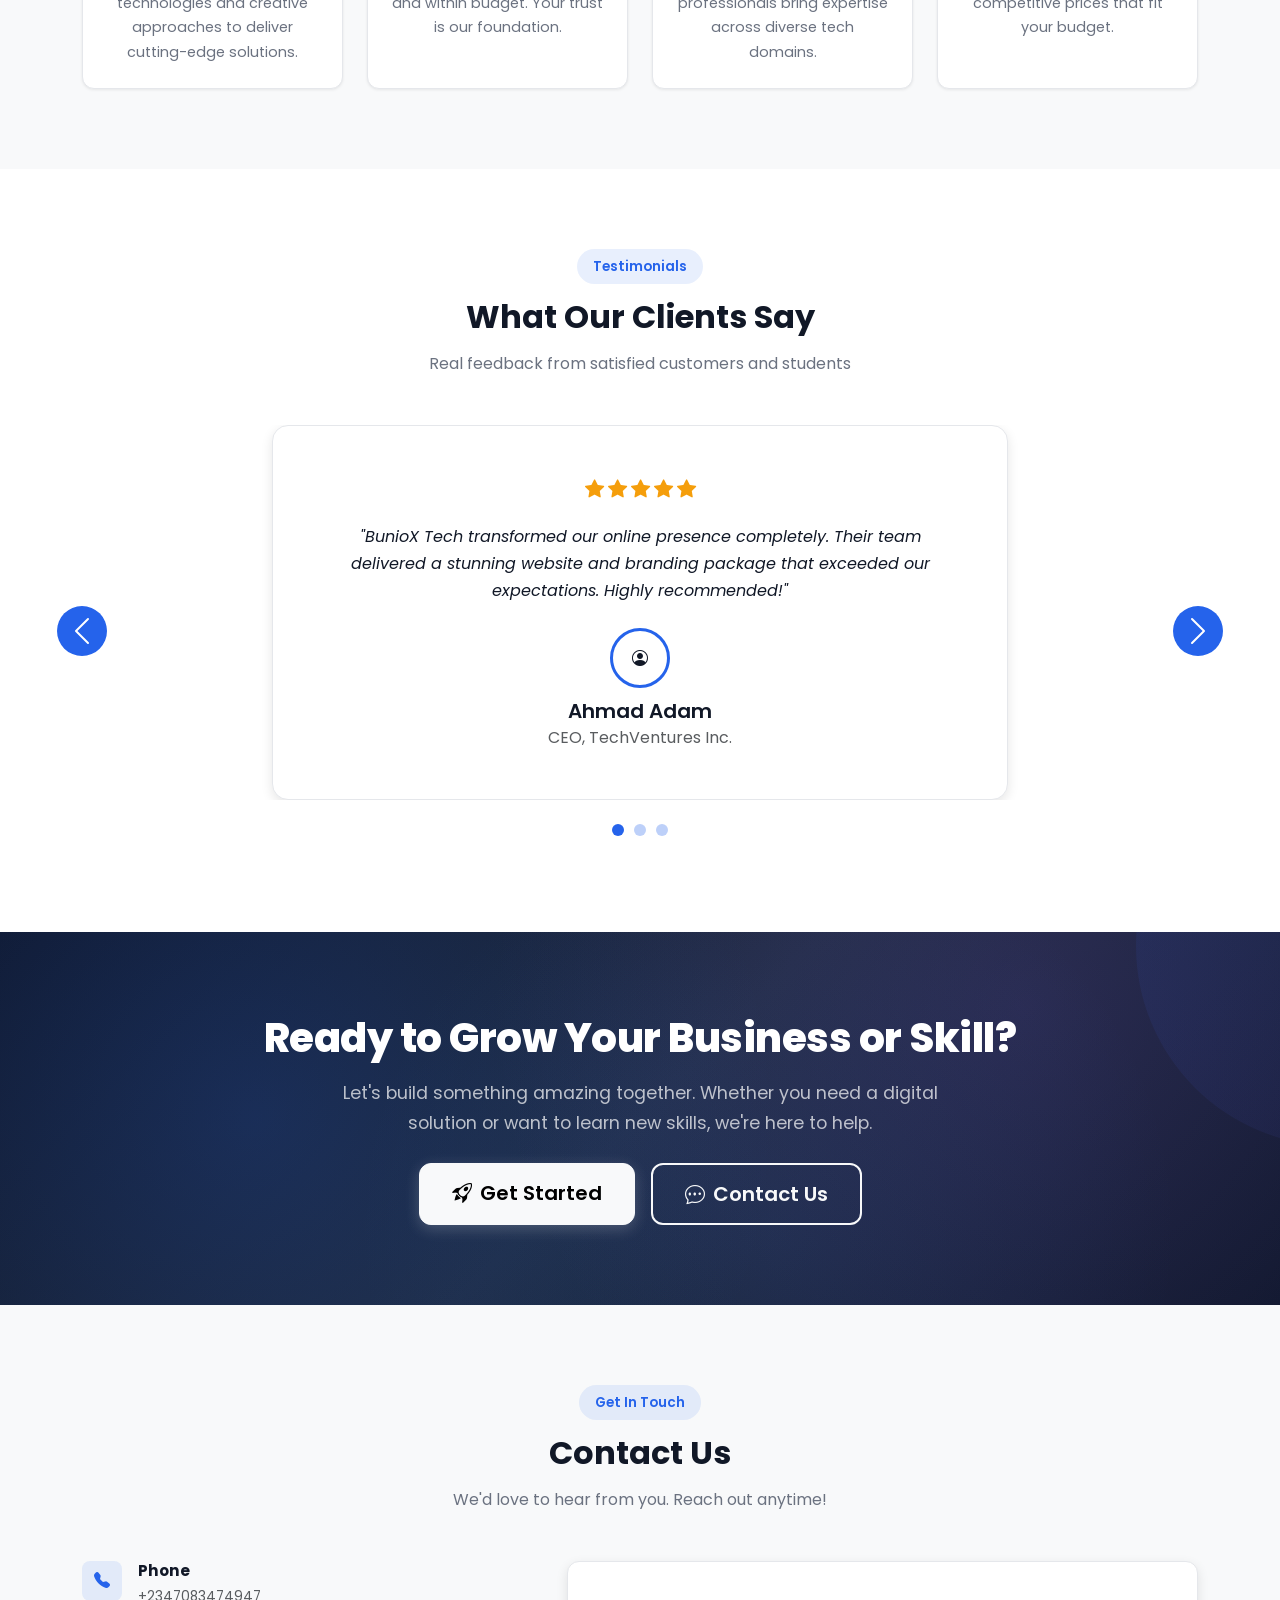
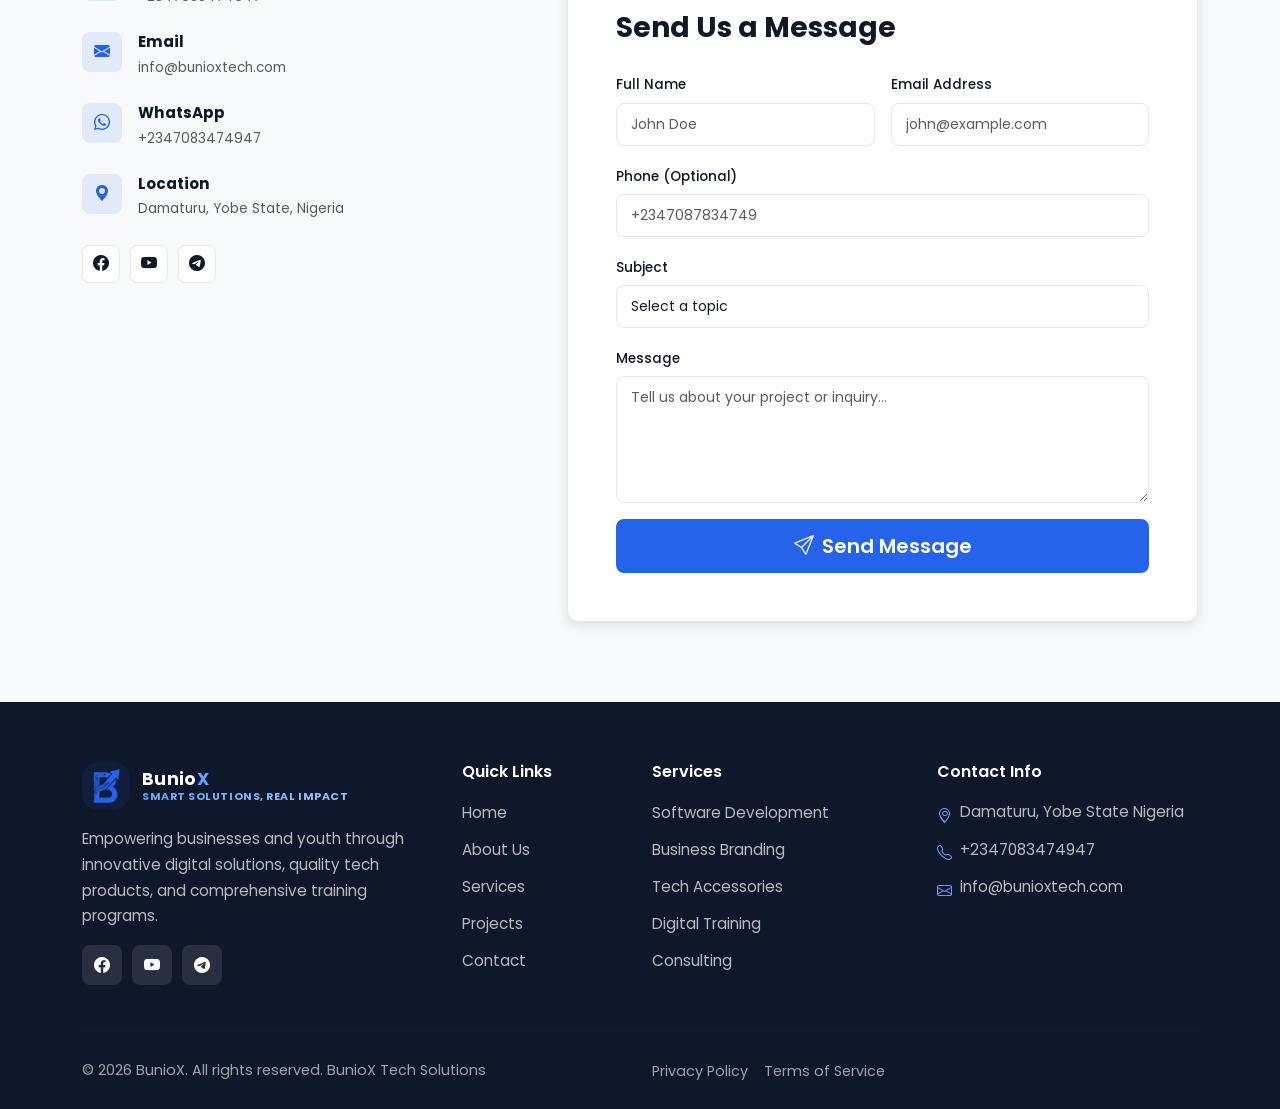
==== commit c385c7ce: "added favicon and footer copyright" ====
--- a/index.html
+++ b/index.html
@@ -7,7 +7,7 @@
     <meta name="keywords" content="software development, digital training, branding, tech accessories">
     <meta name="author" content="BunioX">
     <title>BunioX | Digital Innovation & Tech Services</title>
-    <link rel="icon" href="assets/images/logo/BunioX.jpg" type="image/jpeg">
+    <link rel="icon" href="assets/images/logo/Logo1.png" type="image/png">
 
     <!-- Google Fonts -->
     <link rel="preconnect" href="https://fonts.googleapis.com">
@@ -786,7 +786,7 @@
             <hr class="footer-divider">
             <div class="row align-items-center">
                 <div class="col-md-6">
-                    <p class="footer-copyright mb-0">&copy; 2026 BunioX. All rights reserved.</p>
+                    <p class="footer-copyright mb-0">&copy; 2026 BunioX. All rights reserved. BunioX Tech Solutions</p>
                 </div>
                 <div class="col-md-6 text-md-end">
                     <ul class="footer-bottom-links list-inline mb-0">
--- a/assets/css/style.css
+++ b/assets/css/style.css
@@ -1898,4 +1898,79 @@
     .cta-buttons .btn {
         width: 100%;
     }
-}
+
+    .navbar-brand .brand-icon {
+        width: 40px;
+        height: 40px;
+    }
+
+    .navbar-brand .brand-name {
+        font-size: 0.95rem;
+    }
+
+    .navbar-brand .brand-subtitle {
+        font-size: 0.6rem;
+    }
+
+    .navbar {
+        padding: 10px 0;
+    }
+
+    .navbar-toggler {
+        padding: 6px;
+    }
+}
+
+@media (max-width: 400px) {
+    .navbar-brand {
+        gap: 8px;
+    }
+
+    .navbar-brand .brand-icon {
+        width: 36px;
+        height: 36px;
+    }
+
+    .navbar-brand .brand-name {
+        font-size: 0.85rem;
+    }
+
+    .navbar-brand .brand-subtitle {
+        font-size: 0.55rem;
+    }
+
+    .navbar {
+        padding: 8px 0;
+    }
+
+    .navbar-toggler {
+        padding: 4px;
+    }
+
+    .navbar-toggler-icon {
+        width: 1.2em;
+        height: 1.2em;
+    }
+
+    .navbar-collapse {
+        padding: 12px;
+        margin-top: 8px;
+    }
+
+    .navbar-nav .nav-link {
+        padding: 10px 14px !important;
+        font-size: 0.9rem;
+    }
+
+    .navbar .btn-primary-custom {
+        padding: 10px 16px;
+        font-size: 0.85rem;
+    }
+
+    .night-mode-toggle {
+        width: 34px;
+        height: 34px;
+        font-size: 1rem;
+        margin-left: 4px;
+    }
+}
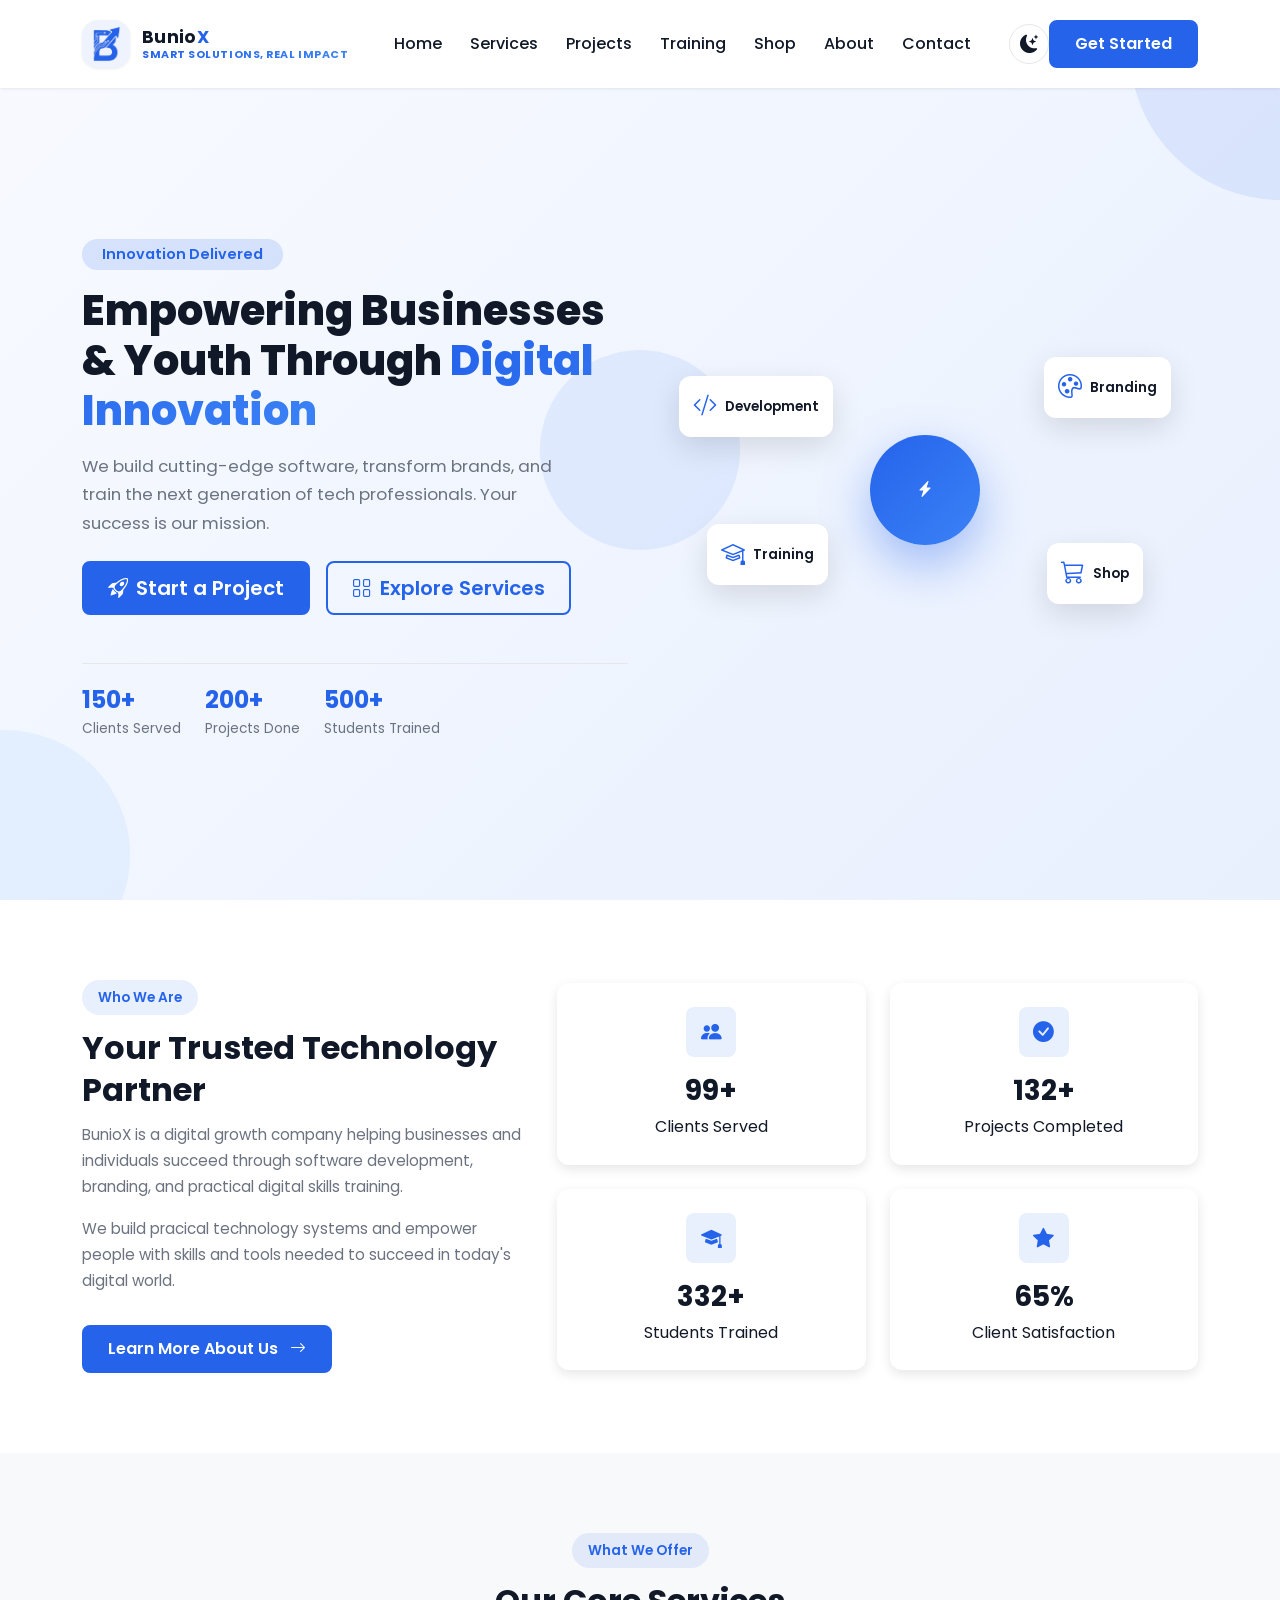
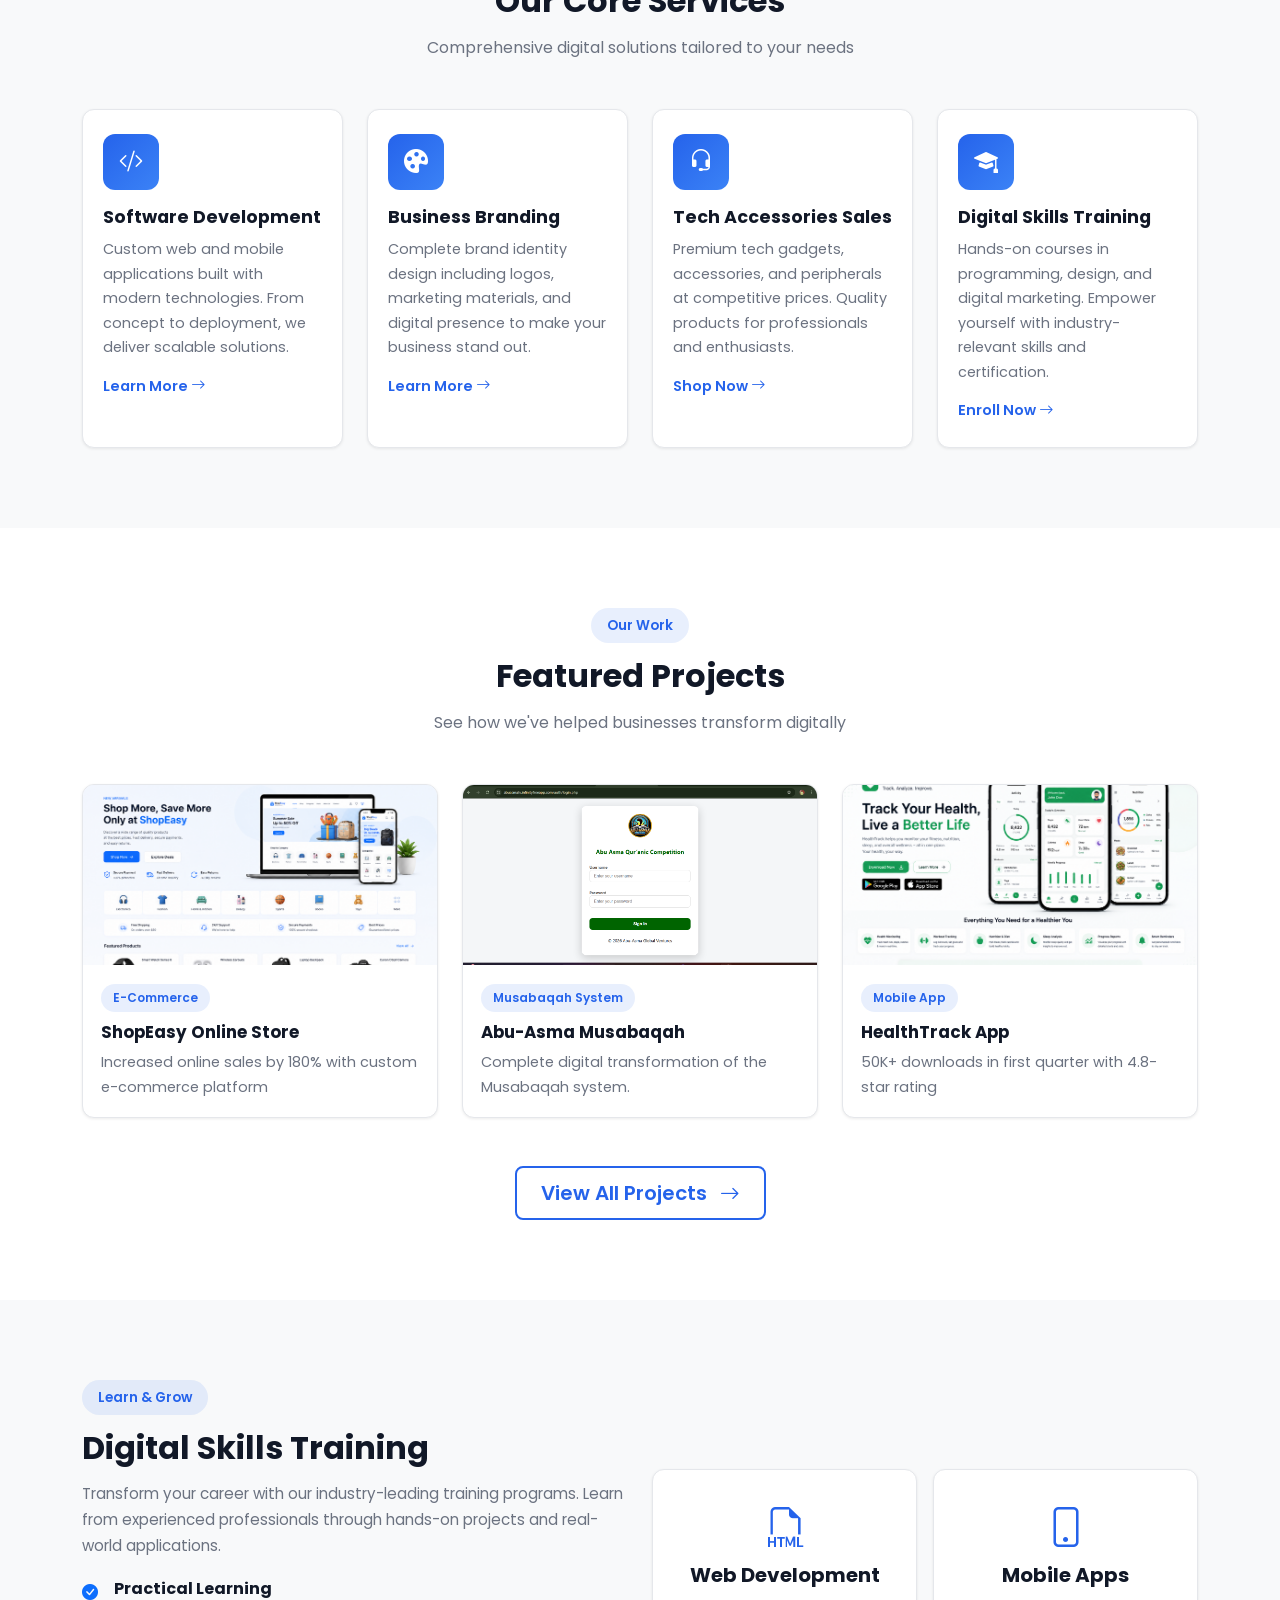
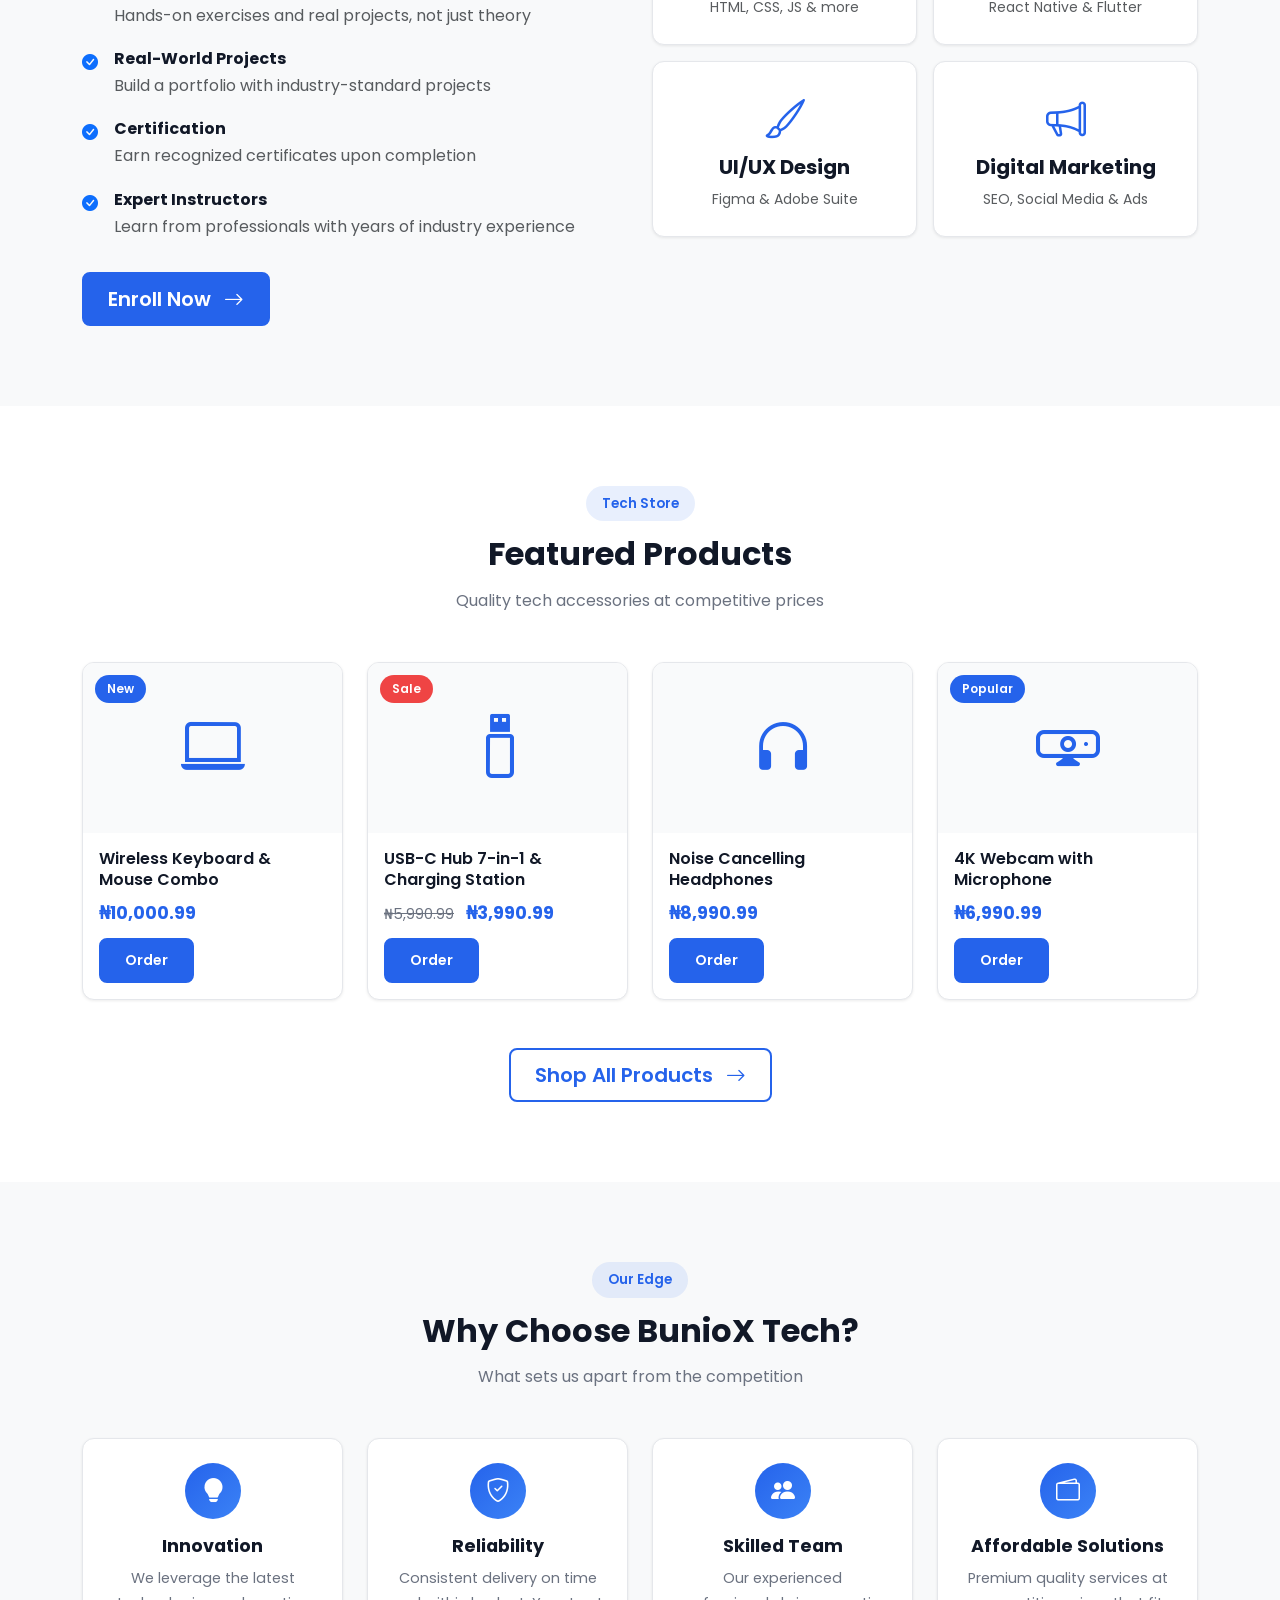
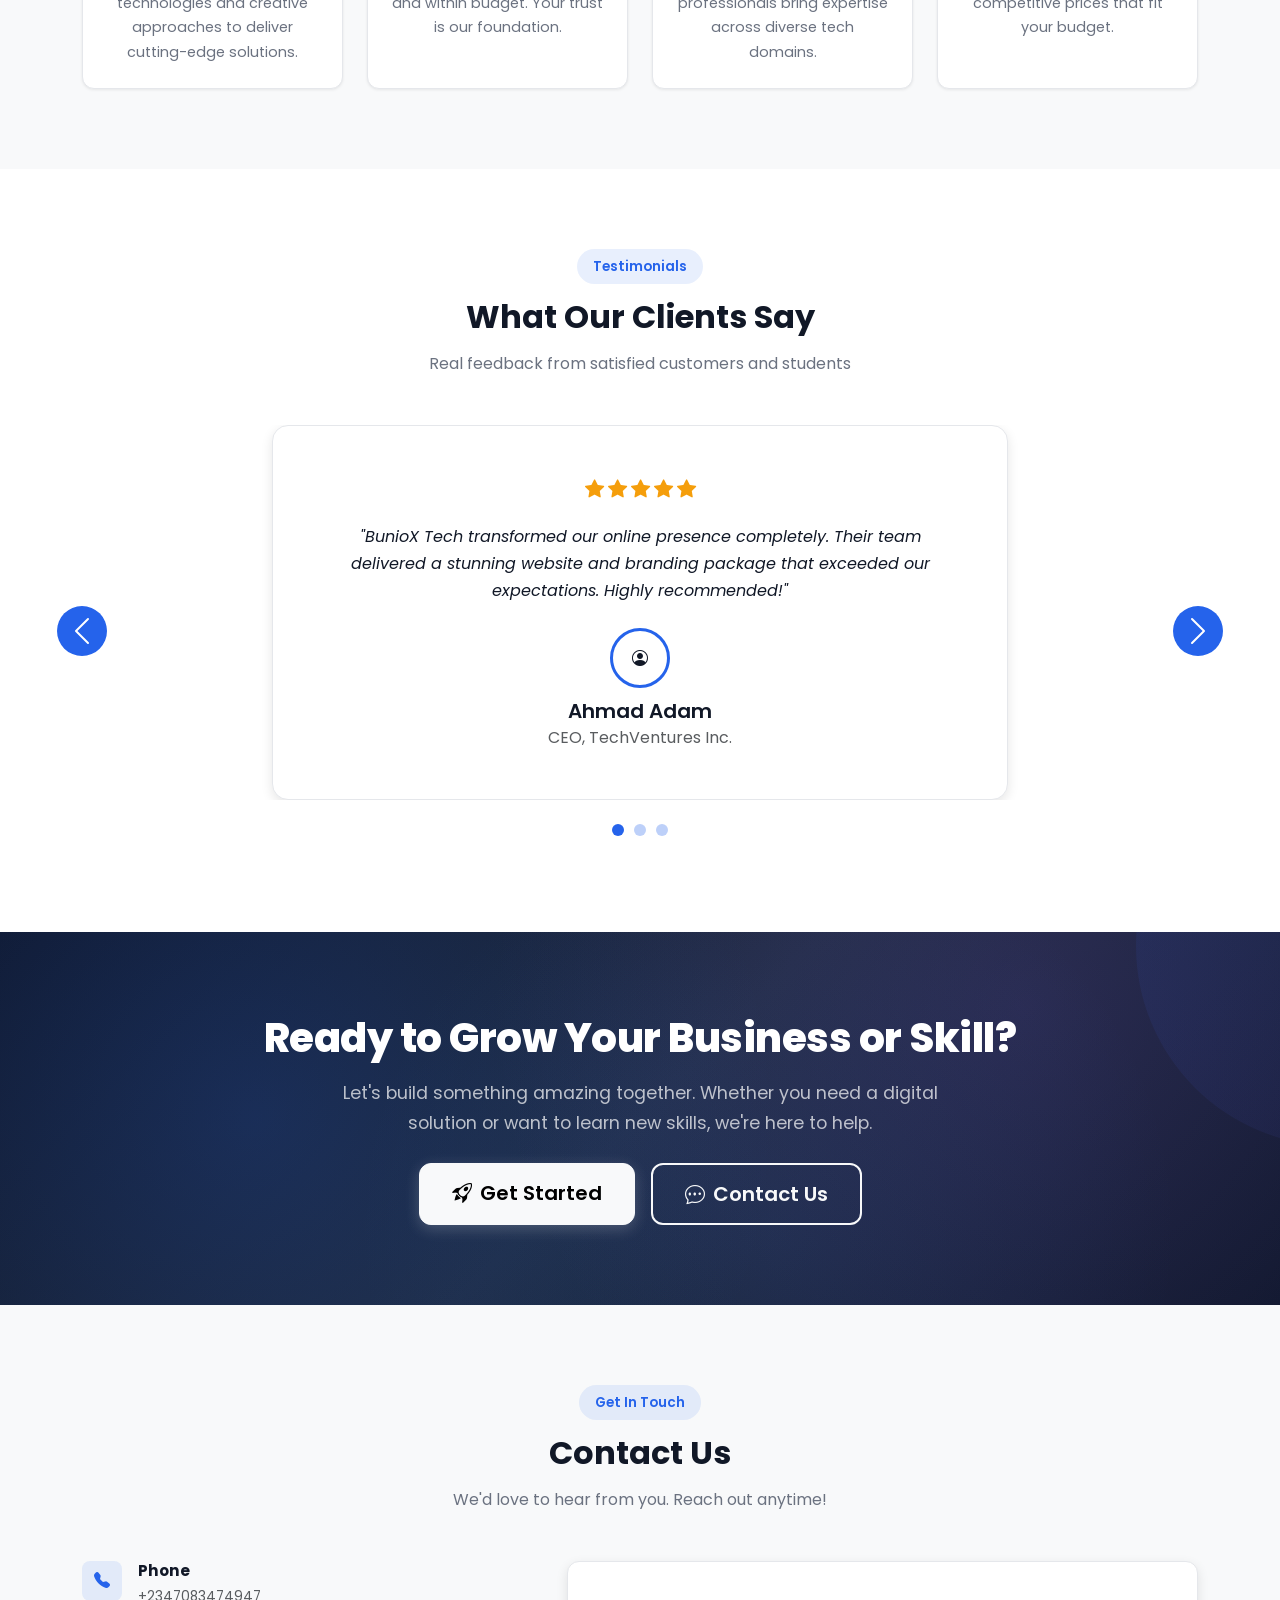
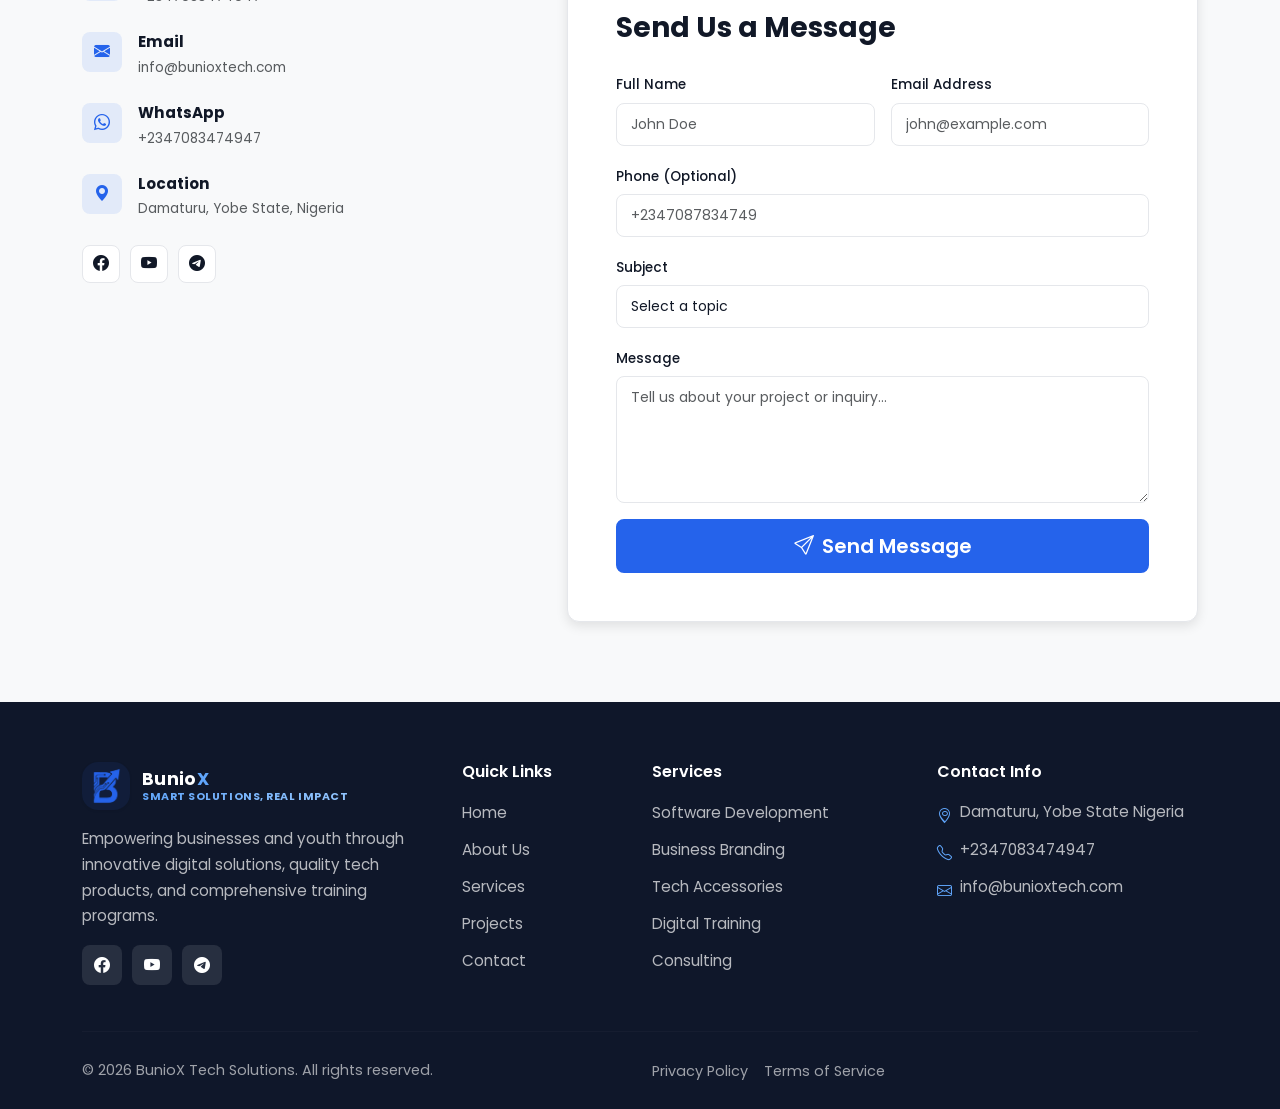
==== commit 9a8d4f76: "update" ====
--- a/index.html
+++ b/index.html
@@ -786,7 +786,7 @@
             <hr class="footer-divider">
             <div class="row align-items-center">
                 <div class="col-md-6">
-                    <p class="footer-copyright mb-0">&copy; 2026 BunioX. All rights reserved. BunioX Tech Solutions</p>
+                    <p class="footer-copyright mb-0">&copy; 2026 BunioX Tech Solutions. All rights reserved.</p>
                 </div>
                 <div class="col-md-6 text-md-end">
                     <ul class="footer-bottom-links list-inline mb-0">
